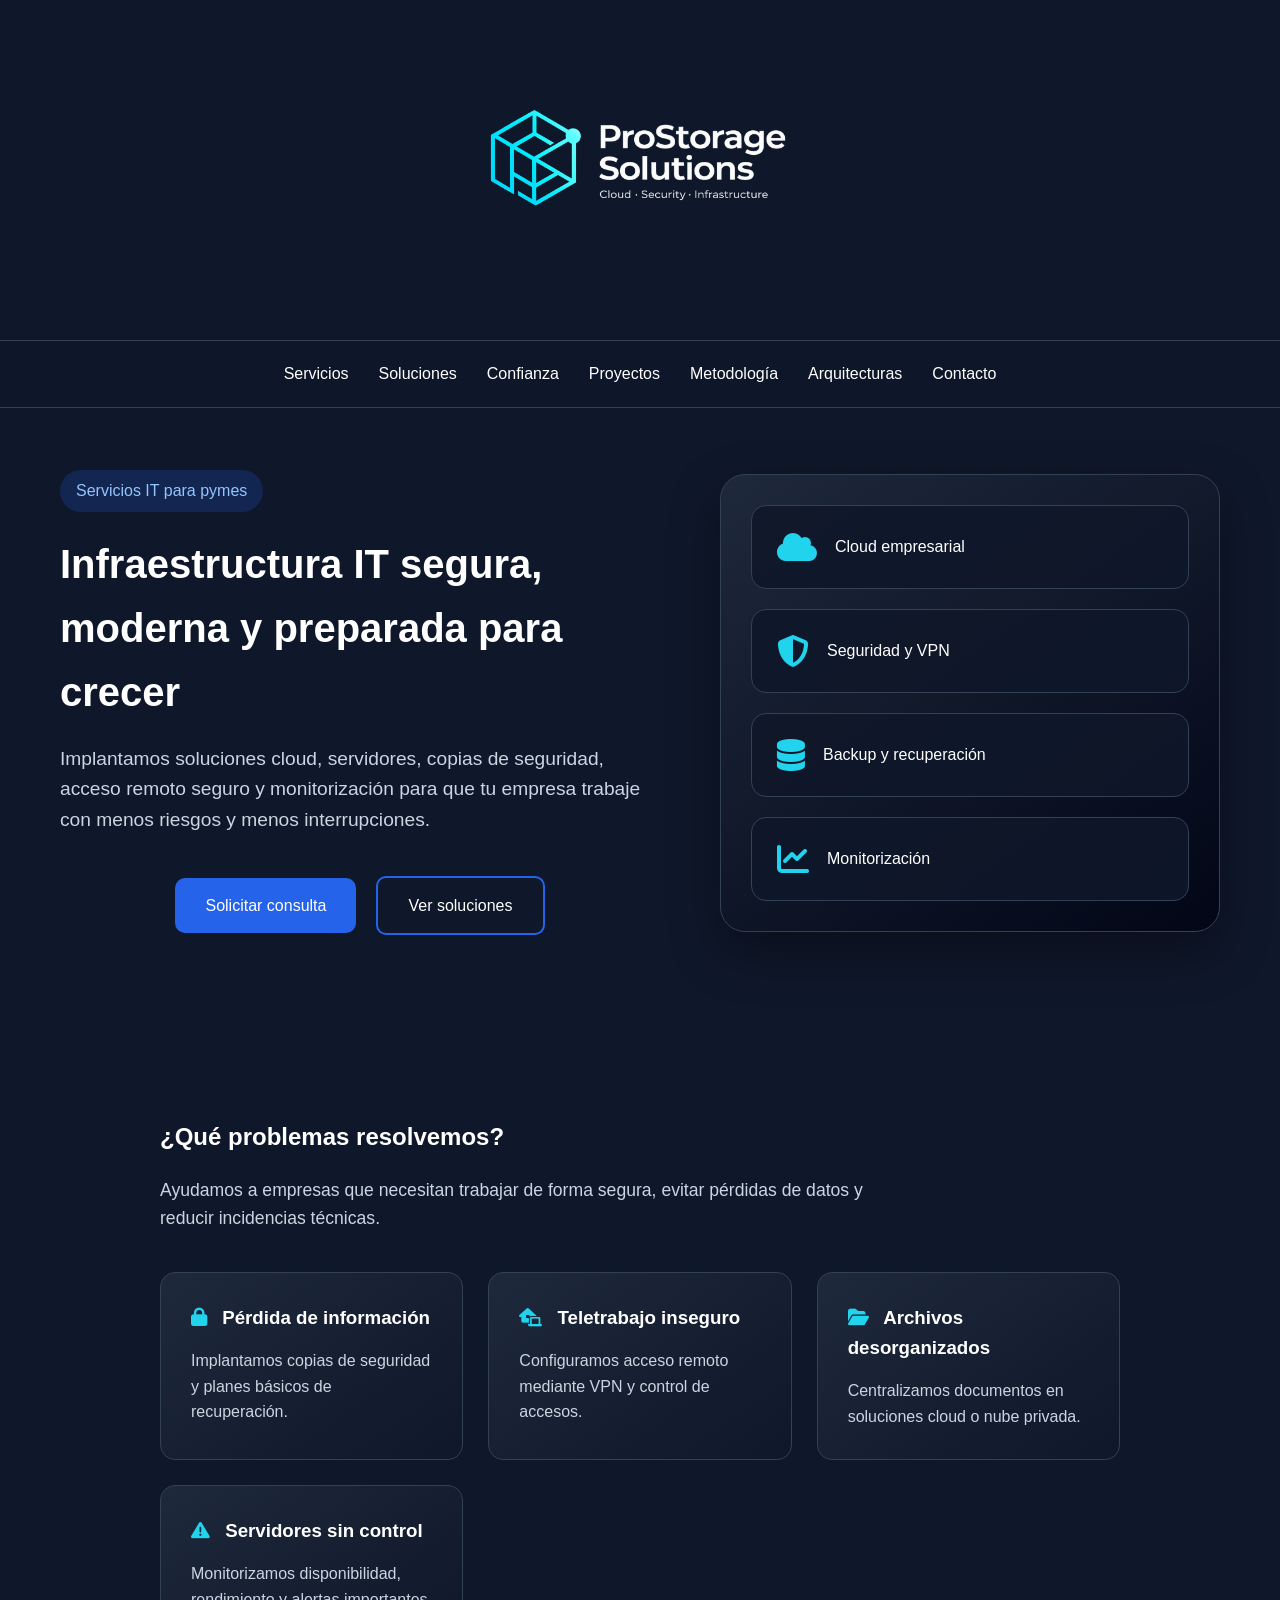
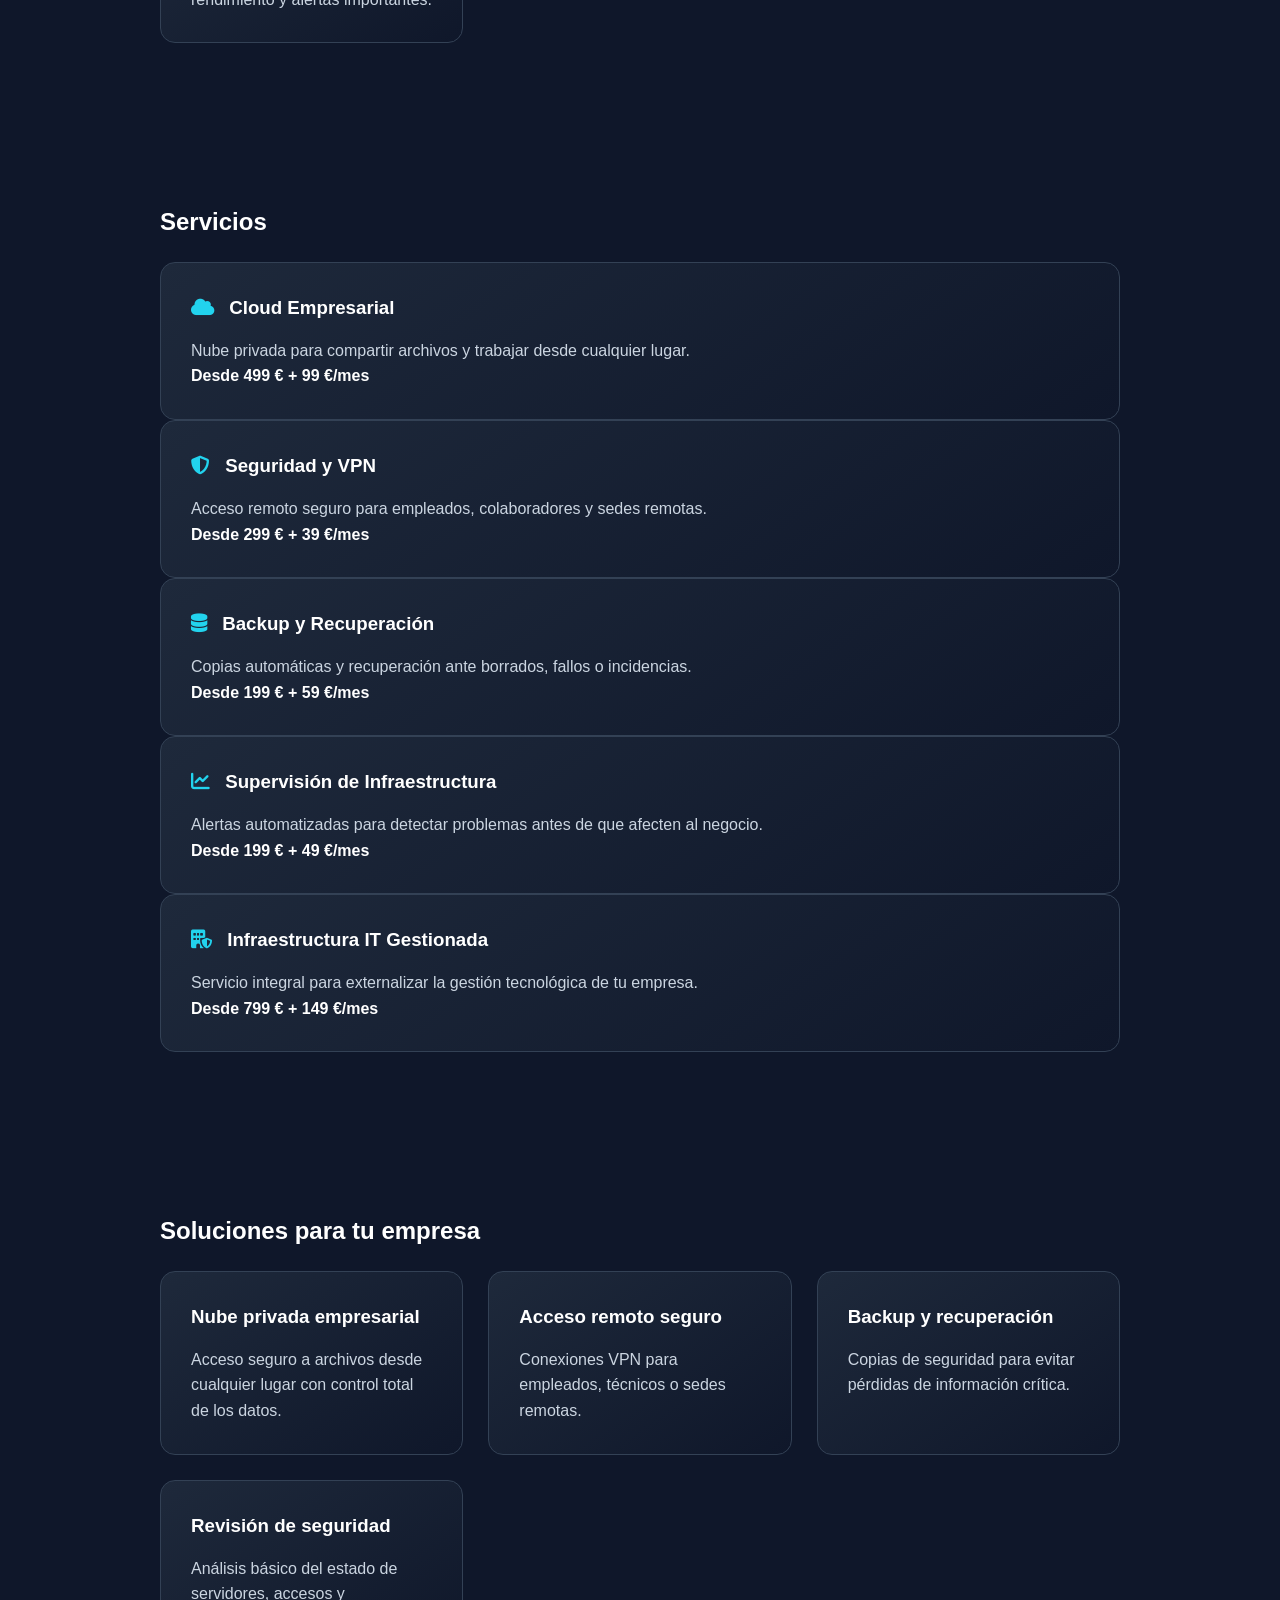
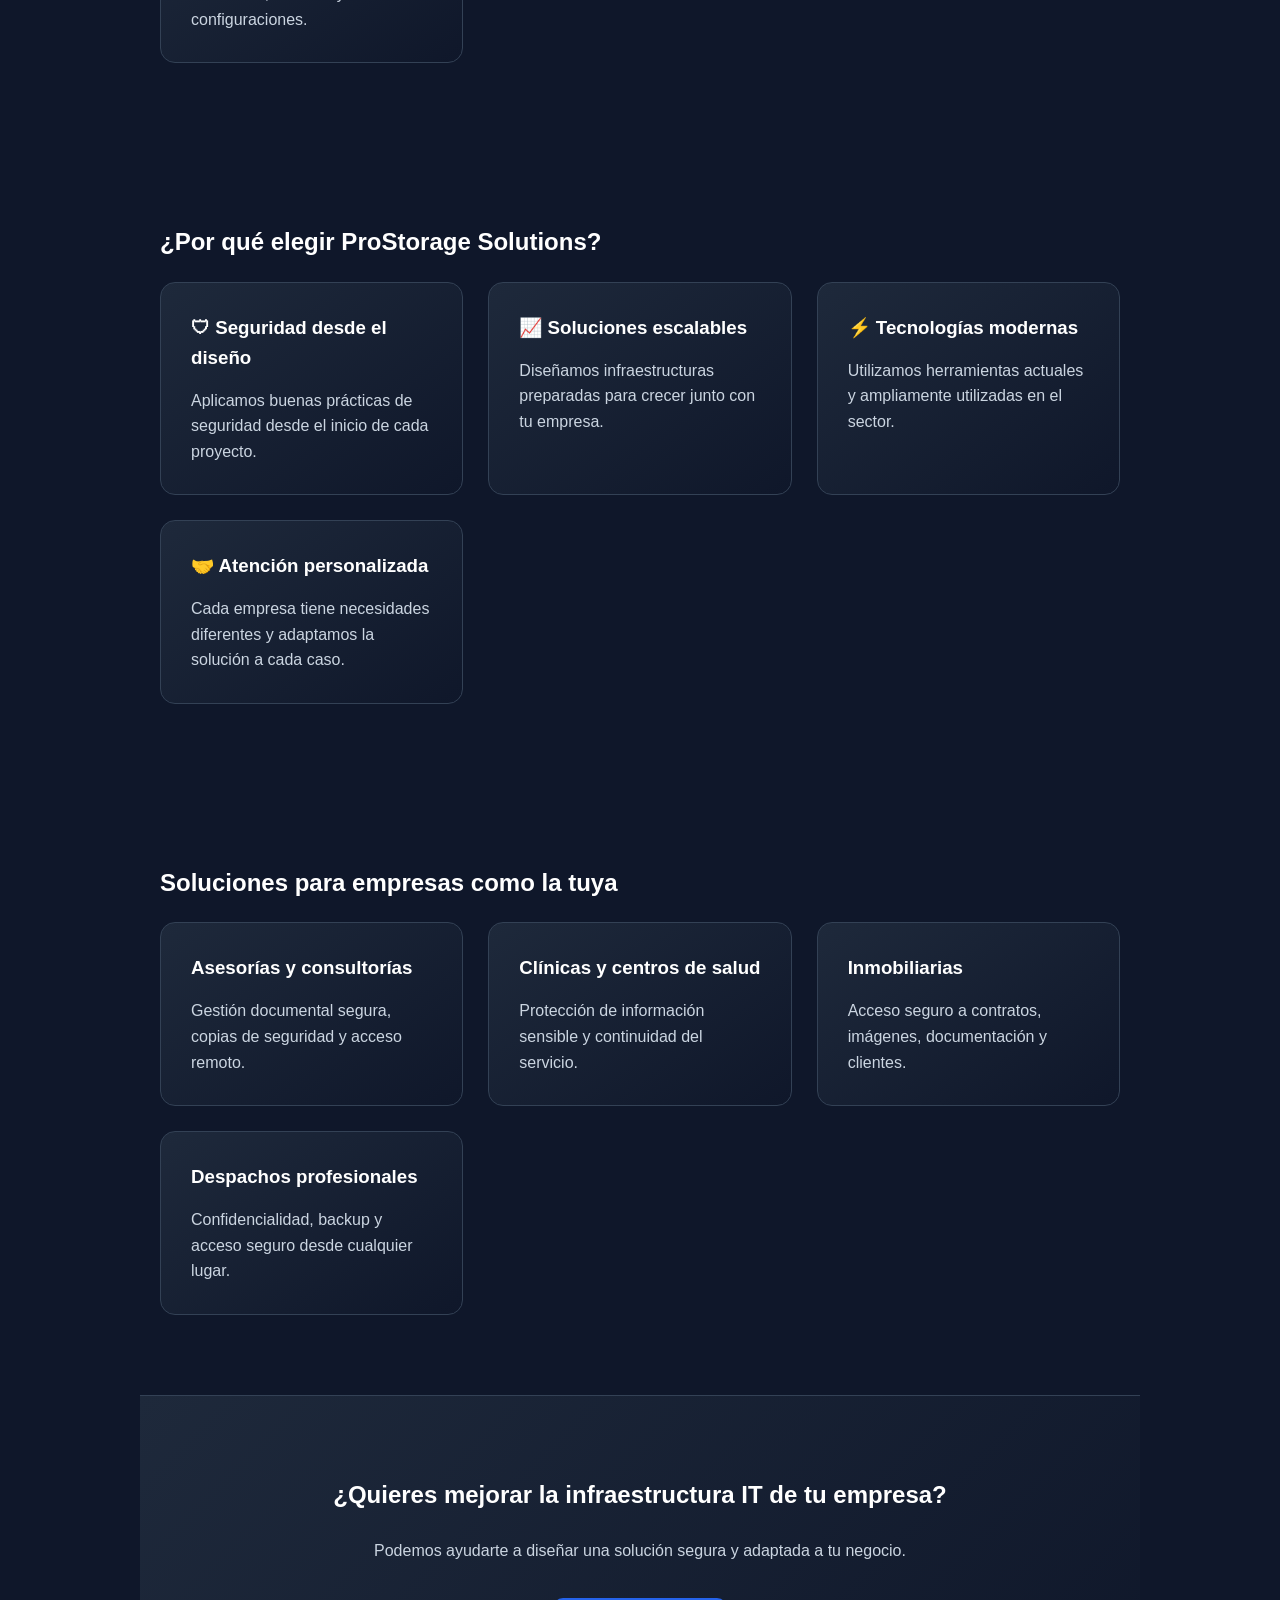
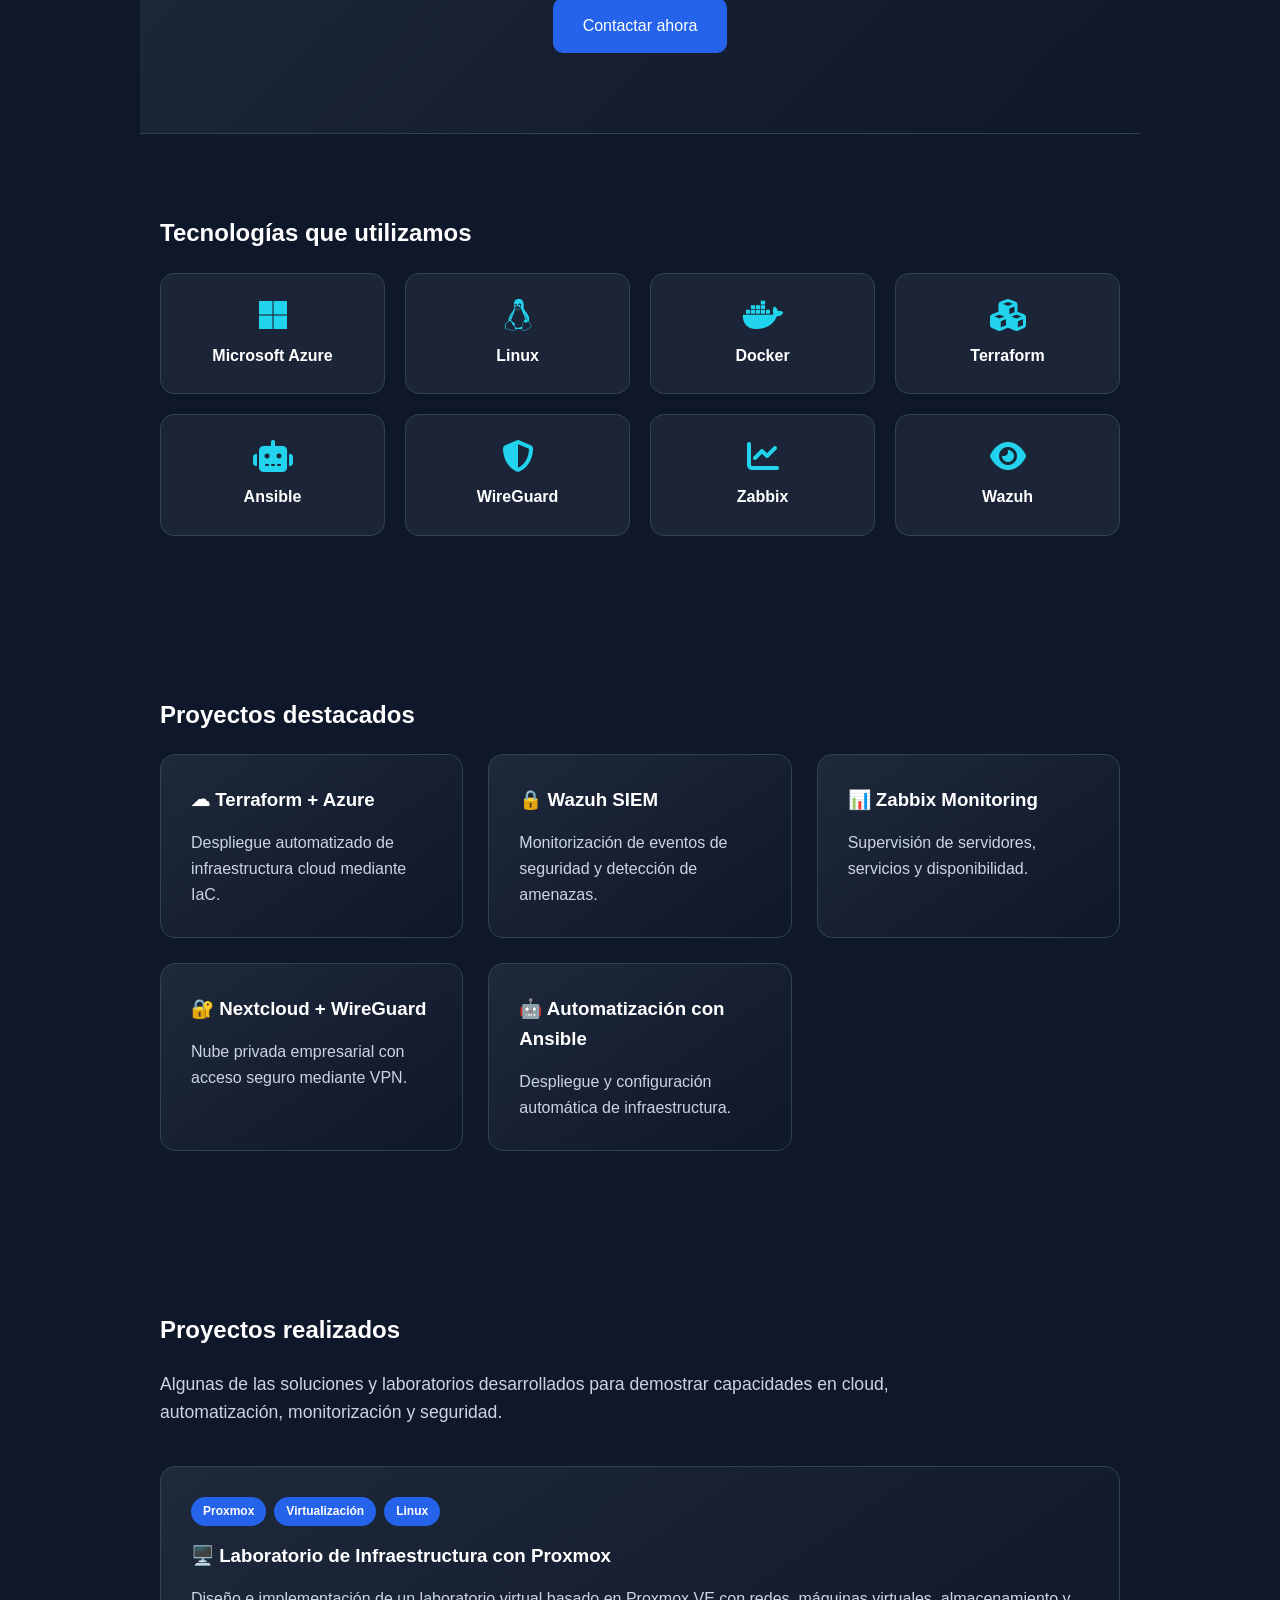
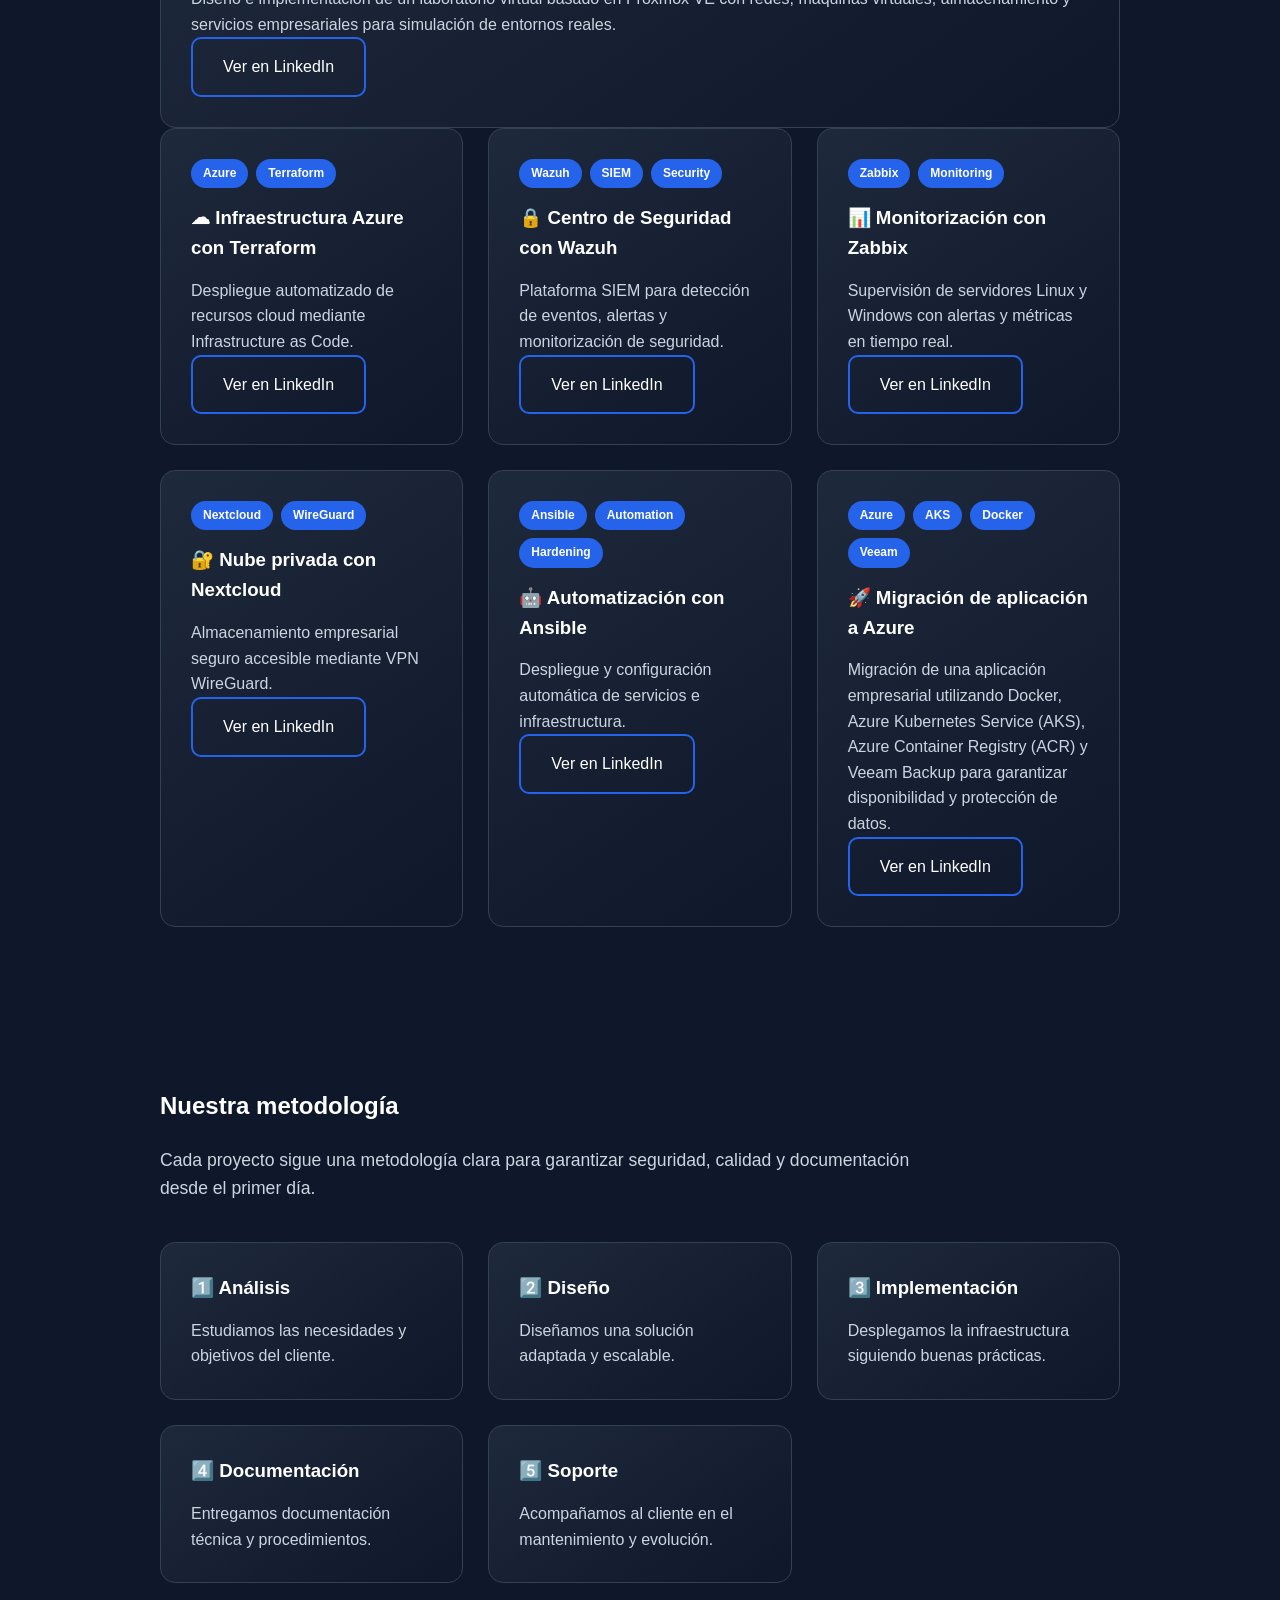
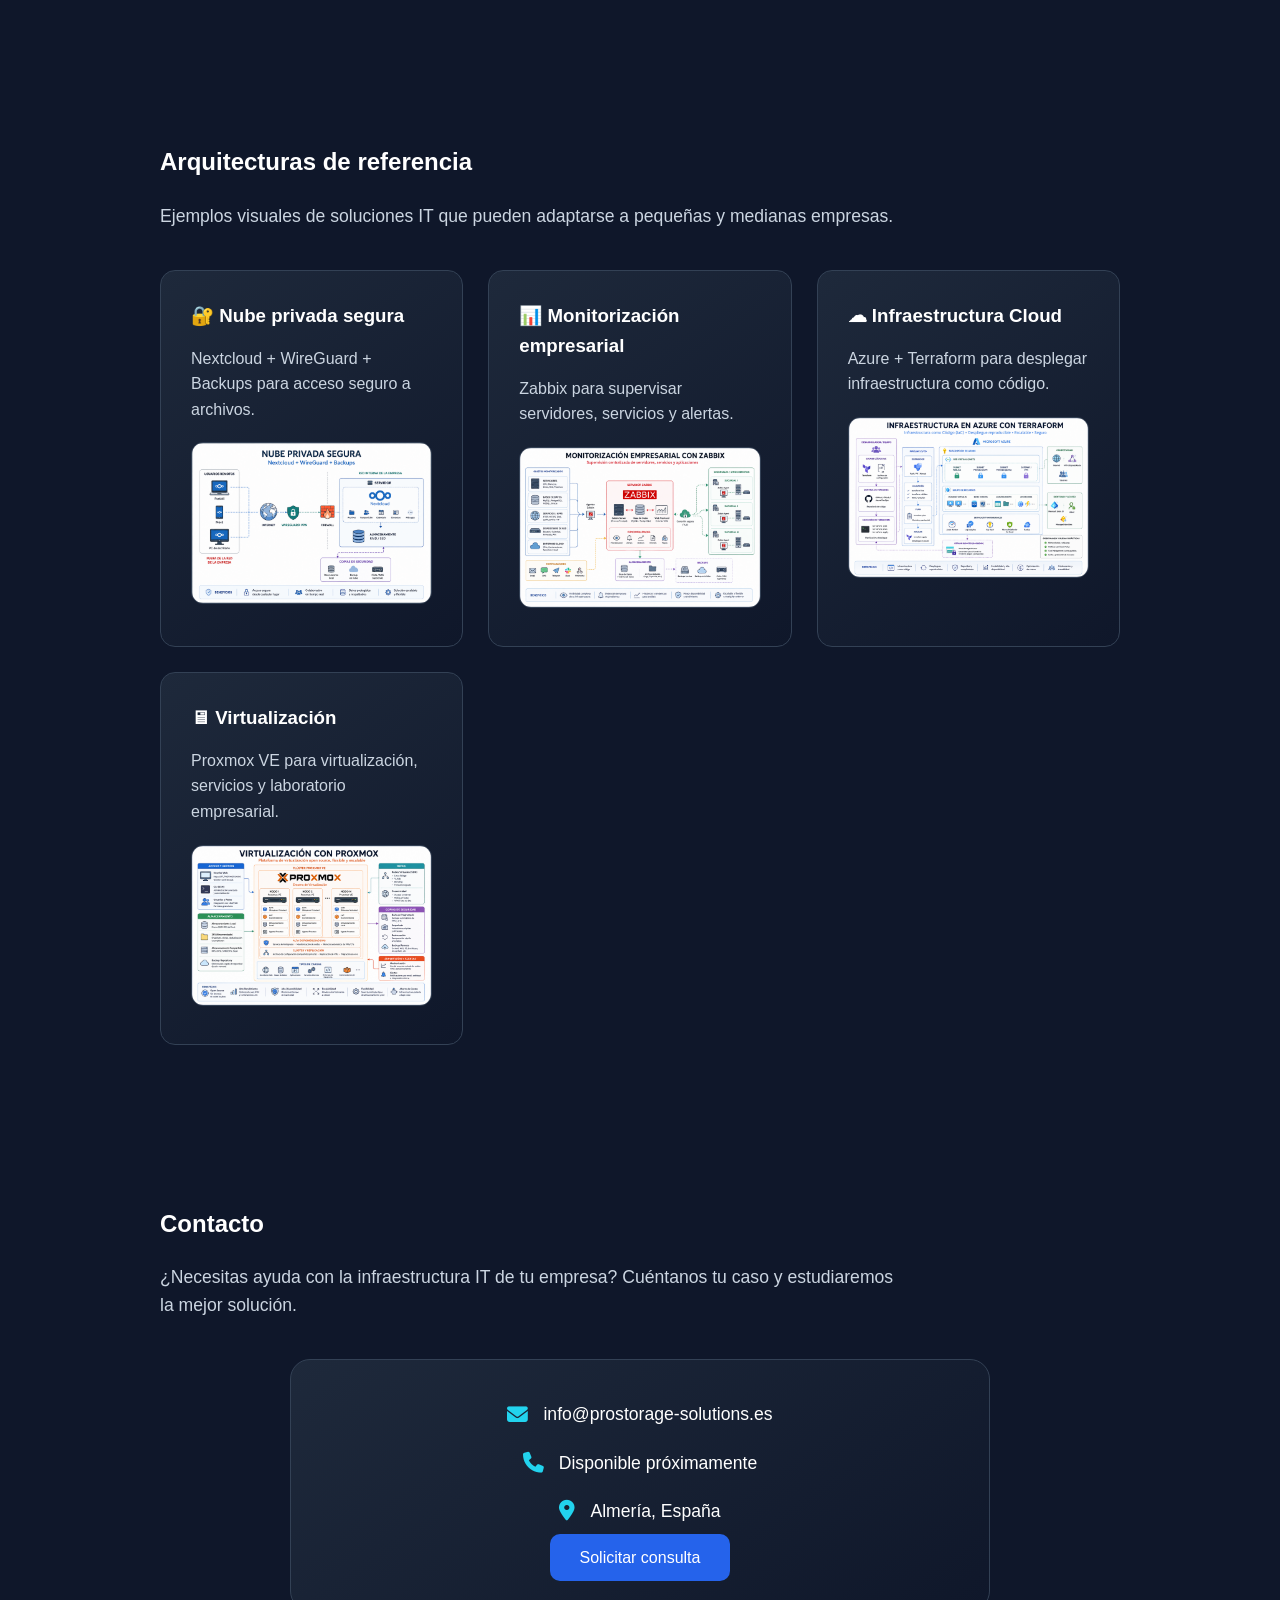
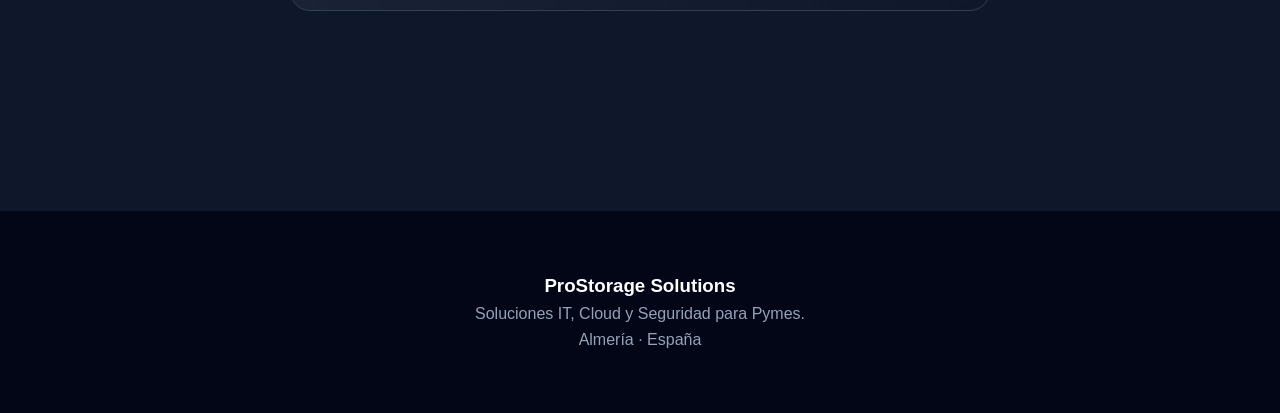
==== index.html @ 46a4c611 "Refactor web comercial orientada a PYMES" ====
<!DOCTYPE html>
<html lang="es">

<head>

    <meta charset="UTF-8">

    <meta name="viewport" content="width=device-width, initial-scale=1.0">

    <title>ProStorage Solutions | Cloud · Security · Infrastructure</title>

    <meta name="description"
          content="Soluciones Cloud, Seguridad, VPN, Backup, Monitorización e Infraestructura IT para pequeñas y medianas empresas.">

    <meta name="keywords"
          content="Azure, Linux, Docker, Terraform, Ansible, WireGuard, Wazuh, Zabbix, Proxmox, Cloud, Seguridad, Infraestructura IT">

    <meta name="author"
          content="ProStorage Solutions">

    <!-- Open Graph -->

    <meta property="og:title"
          content="ProStorage Solutions">

    <meta property="og:description"
          content="Cloud · Security · Infrastructure para pequeñas y medianas empresas.">

    <meta property="og:image"
          content="https://harlock-code.github.io/prostorage-website/img/logo-banner.png">

    <meta property="og:url"
          content="https://harlock-code.github.io/prostorage-website/">

    <meta property="og:type"
          content="website">

    <!-- Twitter -->

    <meta name="twitter:card"
          content="summary_large_image">

    <meta name="twitter:title"
          content="ProStorage Solutions">

    <meta name="twitter:description"
          content="Soluciones Cloud, Seguridad e Infraestructura IT para empresas.">

    <meta name="twitter:image"
          content="https://harlock-code.github.io/prostorage-website/img/logo-banner.png">

    <!-- CSS -->

    <link rel="stylesheet" href="css/style.css">

    <link rel="stylesheet"
          href="https://cdnjs.cloudflare.com/ajax/libs/font-awesome/6.5.1/css/all.min.css">

    <!-- Favicon -->

    <link rel="icon"
          type="image/png"
          sizes="32x32"
          href="img/favicon.png">

    <link rel="apple-touch-icon" href="img/favicon.png">

</head>

<body>

<header class="top-header">

    <img
        src="img/logo-horizontal.png"
        alt="ProStorage Solutions"
        class="company-logo"
    >

</header>

<nav>
    <a href="#services">Servicios</a>
    <a href="#solutions">Soluciones</a>
    <a href="#trust">Confianza</a>
    <a href="#projects">Proyectos</a>
    <a href="#process">Metodología</a>
    <a href="#architectures">Arquitecturas</a>
    <a href="#contact">Contacto</a>
</nav>

<section id="hero">
    <div class="hero-content">
        <span class="badge">Servicios IT para pymes</span>

        <h2>Infraestructura IT segura, moderna y preparada para crecer</h2>

        <p>
            Implantamos soluciones cloud, servidores, copias de seguridad,
            acceso remoto seguro y monitorización para que tu empresa trabaje
            con menos riesgos y menos interrupciones.
        </p>

        <div class="hero-buttons">
            <a href="#contact" class="btn-primary">Solicitar consulta</a>
            <a href="#solutions" class="btn-secondary">Ver soluciones</a>
        </div>
    </div>

    <div class="hero-panel">
    <div class="panel-card">
       <i class="fa-solid fa-cloud"></i>
       <span>Cloud empresarial</span>
    </div>

    <div class="panel-card">
       <i class="fa-solid fa-shield-halved"></i>
       <span>Seguridad y VPN</span>
    </div>

    <div class="panel-card">
       <i class="fa-solid fa-database"></i>
       <span>Backup y recuperación</span>
    </div>

    <div class="panel-card">
       <i class="fa-solid fa-chart-line"></i>
       <span>Monitorización</span>
    </div>
    </div>
</section>

<section id="problems">

    <h2>¿Qué problemas resolvemos?</h2>

    <p class="section-intro">
        Ayudamos a empresas que necesitan trabajar de forma segura,
        evitar pérdidas de datos y reducir incidencias técnicas.
    </p>

    <div class="services-grid">

        <div class="service-card">
            <h3><i class="fa-solid fa-lock"></i> Pérdida de información</h3>
            <p>Implantamos copias de seguridad y planes básicos de recuperación.</p>
        </div>

        <div class="service-card">
            <h3><i class="fa-solid fa-house-laptop"></i> Teletrabajo inseguro</h3>
            <p>Configuramos acceso remoto mediante VPN y control de accesos.</p>
        </div>

        <div class="service-card">
            <h3><i class="fa-solid fa-folder-open"></i> Archivos desorganizados</h3>
            <p>Centralizamos documentos en soluciones cloud o nube privada.</p>
        </div>

        <div class="service-card">
            <h3><i class="fa-solid fa-triangle-exclamation"></i> Servidores sin control</h3>
            <p>Monitorizamos disponibilidad, rendimiento y alertas importantes.</p>
        </div>

    </div>

</section>


<section id="services">
    <h2>Servicios</h2>

    <div class="service-card">
        <h3><i class="fa-solid fa-cloud"></i> Cloud Empresarial</h3>
        <p>Nube privada para compartir archivos y trabajar desde cualquier lugar.</p>
        <strong>Desde 499 € + 99 €/mes</strong>
    </div>

    <div class="service-card">
        <h3><i class="fa-solid fa-shield-halved"></i> Seguridad y VPN</h3>
        <p>Acceso remoto seguro para empleados, colaboradores y sedes remotas.</p>
        <strong>Desde 299 € + 39 €/mes</strong>
    </div>

    <div class="service-card">
        <h3><i class="fa-solid fa-database"></i> Backup y Recuperación</h3>
        <p>Copias automáticas y recuperación ante borrados, fallos o incidencias.</p>
        <strong>Desde 199 € + 59 €/mes</strong>
    </div>

    <div class="service-card">
        <h3><i class="fa-solid fa-chart-line"></i> Supervisión de Infraestructura</h3>
        <p>Alertas automatizadas para detectar problemas antes de que afecten al negocio.</p>
        <strong>Desde 199 € + 49 €/mes</strong>
    </div>

    <div class="service-card">
        <h3><i class="fa-solid fa-building-shield"></i> Infraestructura IT Gestionada</h3>
        <p>Servicio integral para externalizar la gestión tecnológica de tu empresa.</p>
        <strong>Desde 799 € + 149 €/mes</strong>
    </div>
</section>

<section id="solutions">
    <h2>Soluciones para tu empresa</h2>

    <div class="services-grid">

        <div class="service-card">
            <h3>Nube privada empresarial</h3>
            <p>Acceso seguro a archivos desde cualquier lugar con control total de los datos.</p>
        </div>

        <div class="service-card">
            <h3>Acceso remoto seguro</h3>
            <p>Conexiones VPN para empleados, técnicos o sedes remotas.</p>
        </div>

        <div class="service-card">
            <h3>Backup y recuperación</h3>
            <p>Copias de seguridad para evitar pérdidas de información crítica.</p>
        </div>

        <div class="service-card">
            <h3>Revisión de seguridad</h3>
            <p>Análisis básico del estado de servidores, accesos y configuraciones.</p>
        </div>

    </div>
</section>

<section id="trust">

    <h2>¿Por qué elegir ProStorage Solutions?</h2>

    <div class="services-grid">

        <div class="service-card">
            <h3>🛡 Seguridad desde el diseño</h3>
            <p>
                Aplicamos buenas prácticas de seguridad desde el inicio de cada proyecto.
            </p>
        </div>

        <div class="service-card">
            <h3>📈 Soluciones escalables</h3>
            <p>
                Diseñamos infraestructuras preparadas para crecer junto con tu empresa.
            </p>
        </div>

        <div class="service-card">
            <h3>⚡ Tecnologías modernas</h3>
            <p>
                Utilizamos herramientas actuales y ampliamente utilizadas en el sector.
            </p>
        </div>

        <div class="service-card">
            <h3>🤝 Atención personalizada</h3>
            <p>
                Cada empresa tiene necesidades diferentes y adaptamos la solución a cada caso.
            </p>
        </div>

    </div>

</section>

<section id="use-cases">
    <h2>Soluciones para empresas como la tuya</h2>

    <div class="services-grid">
        <div class="service-card">
            <h3>Asesorías y consultorías</h3>
            <p>Gestión documental segura, copias de seguridad y acceso remoto.</p>
        </div>

        <div class="service-card">
            <h3>Clínicas y centros de salud</h3>
            <p>Protección de información sensible y continuidad del servicio.</p>
        </div>

        <div class="service-card">
            <h3>Inmobiliarias</h3>
            <p>Acceso seguro a contratos, imágenes, documentación y clientes.</p>
        </div>

        <div class="service-card">
            <h3>Despachos profesionales</h3>
            <p>Confidencialidad, backup y acceso seguro desde cualquier lugar.</p>
        </div>
    </div>
</section>

<section class="final-cta">
    <h2>¿Quieres mejorar la infraestructura IT de tu empresa?</h2>
    <p>Podemos ayudarte a diseñar una solución segura y adaptada a tu negocio.</p>
    <a href="#contact" class="btn-primary">Contactar ahora</a>
</section>

<section id="technologies">

    <h2>Tecnologías que utilizamos</h2>

    <div class="tech-grid">

        <div class="tech-card">
            <i class="fa-brands fa-microsoft"></i>
            Microsoft Azure
        </div>

        <div class="tech-card">
            <i class="fa-brands fa-linux"></i>
            Linux
        </div>

        <div class="tech-card">
            <i class="fa-brands fa-docker"></i>
            Docker
        </div>

        <div class="tech-card">
            <i class="fa-solid fa-cubes"></i>
            Terraform
        </div>

        <div class="tech-card">
            <i class="fa-solid fa-robot"></i>
            Ansible
        </div>

        <div class="tech-card">
            <i class="fa-solid fa-shield-halved"></i>
            WireGuard
        </div>

        <div class="tech-card">
            <i class="fa-solid fa-chart-line"></i>
            Zabbix
        </div>

        <div class="tech-card">
            <i class="fa-solid fa-eye"></i>
            Wazuh
        </div>

    </div>

</section>

<section id="projects">

    <h2>Proyectos destacados</h2>

    <div class="services-grid">

        <div class="service-card">
            <h3>☁ Terraform + Azure</h3>
            <p>Despliegue automatizado de infraestructura cloud mediante IaC.</p>
        </div>

        <div class="service-card">
            <h3>🔒 Wazuh SIEM</h3>
            <p>Monitorización de eventos de seguridad y detección de amenazas.</p>
        </div>

        <div class="service-card">
            <h3>📊 Zabbix Monitoring</h3>
            <p>Supervisión de servidores, servicios y disponibilidad.</p>
        </div>

        <div class="service-card">
            <h3>🔐 Nextcloud + WireGuard</h3>
            <p>Nube privada empresarial con acceso seguro mediante VPN.</p>
        </div>

        <div class="service-card">
            <h3>🤖 Automatización con Ansible</h3>
            <p>Despliegue y configuración automática de infraestructura.</p>
        </div>

    </div>

</section>

<section id="projects">

    <h2>Proyectos realizados</h2>

    <p class="section-intro">
        Algunas de las soluciones y laboratorios desarrollados para demostrar
        capacidades en cloud, automatización, monitorización y seguridad.
    </p>
    <div class="service-card">

    <div class="project-tags">
        <span class="project-tag">Proxmox</span>
        <span class="project-tag">Virtualización</span>
        <span class="project-tag">Linux</span>
    </div>

    <h3>🖥️ Laboratorio de Infraestructura con Proxmox</h3>

    <p>
        Diseño e implementación de un laboratorio virtual basado en
        Proxmox VE con redes, máquinas virtuales, almacenamiento y
        servicios empresariales para simulación de entornos reales.
    </p>

    <a href="https://www.linkedin.com/posts/javier-cuenca-perez-81b820368_infraestructura-virtual-con-proxmox-ve-1-activity-7433616734177173504-sVBX"
       target="_blank"
       class="btn-secondary">
       Ver en LinkedIn
    </a>

    </div>

    <div class="services-grid">

        <div class="service-card">

            <div class="project-tags">
                <span class="project-tag">Azure</span>
                <span class="project-tag">Terraform</span>
            </div>

            <h3>☁ Infraestructura Azure con Terraform</h3>

            <p>
                Despliegue automatizado de recursos cloud mediante
                Infrastructure as Code.
            </p>

            <a href="https://www.linkedin.com/posts/javier-cuenca-perez-81b820368_infraestructura-como-c%C3%B3digo-en-azure-con-activity-7364663249255940096-LvYl"
               target="_blank"
               class="btn-secondary">
               Ver en LinkedIn
            </a>

        </div>

        <div class="service-card">

            <div class="project-tags">
                <span class="project-tag">Wazuh</span>
                <span class="project-tag">SIEM</span>
                <span class="project-tag">Security</span>
            </div>

            <h3>🔒 Centro de Seguridad con Wazuh</h3>

            <p>
                Plataforma SIEM para detección de eventos,
                alertas y monitorización de seguridad.
            </p>

            <a href="https://www.linkedin.com/posts/javier-cuenca-perez-81b820368_hardening-e-integraci%C3%B3n-de-wazuh-siem-parte-ugcPost-7387906344835514369-7l3-"
               target="_blank"
               class="btn-secondary">
               Ver en LinkedIn
            </a>

        </div>

        <div class="service-card">

            <div class="project-tags">
                <span class="project-tag">Zabbix</span>
                <span class="project-tag">Monitoring</span>
            </div>

            <h3>📊 Monitorización con Zabbix</h3>

            <p>
                Supervisión de servidores Linux y Windows
                con alertas y métricas en tiempo real.
            </p>

            <a href="https://www.linkedin.com/posts/javier-cuenca-perez-81b820368_parte2-monitorizaci%C3%B3n-profesional-de-nextcloud-activity-7334331049545469952-99XS"
               target="_blank"
               class="btn-secondary">
               Ver en LinkedIn
            </a>

        </div>

        <div class="service-card">

            <div class="project-tags">
                <span class="project-tag">Nextcloud</span>
                <span class="project-tag">WireGuard</span>
            </div>

            <h3>🔐 Nube privada con Nextcloud</h3>

            <p>
                Almacenamiento empresarial seguro
                accesible mediante VPN WireGuard.
            </p>

            <a href="https://www.linkedin.com/posts/javier-cuenca-perez-81b820368_proyecto-nextcloud-docker-wireguard-activity-7334218593485635584-V2bu"
               target="_blank"
               class="btn-secondary">
               Ver en LinkedIn
            </a>

        </div>

        <div class="service-card">

            <div class="project-tags">
                <span class="project-tag">Ansible</span>
                <span class="project-tag">Automation</span>
                <span class="project-tag">Hardening</span>
            </div>

            <h3>🤖 Automatización con Ansible</h3>

            <p>
                Despliegue y configuración automática
                de servicios e infraestructura.
            </p>

            <a href="https://www.linkedin.com/posts/javier-cuenca-perez-81b820368_ansible-fedora42-debian12-hardening-activity-7338251889802645504-csPu"
               target="_blank"
               class="btn-secondary">
               Ver en LinkedIn
            </a>

        </div>

        <div class="service-card">

    <div class="project-tags">
        <span class="project-tag">Azure</span>
        <span class="project-tag">AKS</span>
        <span class="project-tag">Docker</span>
        <span class="project-tag">Veeam</span>
    </div>

    <h3>🚀 Migración de aplicación a Azure</h3>

    <p>
        Migración de una aplicación empresarial utilizando
        Docker, Azure Kubernetes Service (AKS),
        Azure Container Registry (ACR) y Veeam Backup
        para garantizar disponibilidad y protección de datos.
    </p>

    <a href="https://www.linkedin.com/posts/javier-cuenca-perez-81b820368_migraci%C3%B3n-de-aplicaci%C3%B3n-a-azure-con-docker-activity-7365714177430040576-xNfj"
       target="_blank"
       class="btn-secondary">
       Ver en LinkedIn
    </a>

</div>

    </div>

</section>

<section id="process">

    <h2>Nuestra metodología</h2>

    <p class="section-intro">
        Cada proyecto sigue una metodología clara para garantizar
        seguridad, calidad y documentación desde el primer día.
    </p>

    <div class="services-grid">

        <div class="service-card">
            <h3>1️⃣ Análisis</h3>
            <p>
                Estudiamos las necesidades y objetivos del cliente.
            </p>
        </div>

        <div class="service-card">
            <h3>2️⃣ Diseño</h3>
            <p>
                Diseñamos una solución adaptada y escalable.
            </p>
        </div>

        <div class="service-card">
            <h3>3️⃣ Implementación</h3>
            <p>
                Desplegamos la infraestructura siguiendo buenas prácticas.
            </p>
        </div>

        <div class="service-card">
            <h3>4️⃣ Documentación</h3>
            <p>
                Entregamos documentación técnica y procedimientos.
            </p>
        </div>

        <div class="service-card">
            <h3>5️⃣ Soporte</h3>
            <p>
                Acompañamos al cliente en el mantenimiento y evolución.
            </p>
        </div>

    </div>

</section>

<section id="architectures">

    <h2>Arquitecturas de referencia</h2>

    <p class="section-intro">
        Ejemplos visuales de soluciones IT que pueden adaptarse a pequeñas y medianas empresas.
    </p>

    <div class="services-grid">

        <div class="service-card">
            <h3>🔐 Nube privada segura</h3>
            <p>Nextcloud + WireGuard + Backups para acceso seguro a archivos.</p>
             <img src="img/architectures/nextcloud-wireguard.png"
                alt="Arquitectura Nextcloud WireGuard"
                class="architecture-img">
        </div>

        <div class="service-card">
            <h3>📊 Monitorización empresarial</h3>
            <p>Zabbix para supervisar servidores, servicios y alertas.</p>
            <img src="img/architectures/zabbix.png"
                alt="Arquitectura Nextcloud WireGuard"
                class="architecture-img">
        </div>

        <div class="service-card">
            <h3>☁ Infraestructura Cloud</h3>
            <p>Azure + Terraform para desplegar infraestructura como código.</p>
            <img src="img/architectures/terraform.png" alt="Arquitectura Azure Terraform" class="architecture-img">
        </div>

        <div class="service-card">
            <h3>🖥 Virtualización</h3>
            <p>Proxmox VE para virtualización, servicios y laboratorio empresarial.</p>
            <img src="img/architectures/proxmox.png" alt="Arquitectura Proxmox VE" class="architecture-img">
        </div>

    </div>

</section>


<section id="contact">

    <h2>Contacto</h2>

    <p class="section-intro">
        ¿Necesitas ayuda con la infraestructura IT de tu empresa?
        Cuéntanos tu caso y estudiaremos la mejor solución.
    </p>

    <div class="contact-card">

        <div class="contact-item">
            <i class="fa-solid fa-envelope"></i>
            <span>info@prostorage-solutions.es</span>
        </div>

        <div class="contact-item">
            <i class="fa-solid fa-phone"></i>
            <span>Disponible próximamente</span>
        </div>

        <div class="contact-item">
            <i class="fa-solid fa-location-dot"></i>
            <span>Almería, España</span>
        </div>

        <a href="mailto:info@prostorage-solutions.es?subject=Consulta%20desde%20la%20web"
           class="btn-primary">
            Solicitar consulta
        </a>

    </div>

</section>

<footer>

    <div class="footer-content">

        <h3>ProStorage Solutions</h3>

        <p>
            Soluciones IT, Cloud y Seguridad para Pymes.
        </p>

        <p>
            Almería · España
        </p>

    </div>

</footer>

<div id="imageModal" class="modal">

    <span class="close-modal">&times;</span>

    <img class="modal-content" id="modalImage">

</div>
<script src="js/main.js"></script>



</body>

</html>
---- css/style.css ----
*{
    margin:0;
    padding:0;
    box-sizing:border-box;
}

body{

    background:#0f172a;
    color:white;

    font-family:Arial, sans-serif;

    line-height:1.6;
}

header{

    text-align:center;

    padding:50px;
}

header h1{

    font-size:4rem;
}

header p{

    color:#94a3b8;
}

#hero{

    max-width:900px;

    margin:auto;

    text-align:center;

    padding:80px 20px;
}

#hero h2{

    font-size:2.5rem;

    margin-bottom:20px;
}

#hero p{

    font-size:1.2rem;

    color:#cbd5e1;
}

nav{

    display:flex;

    justify-content:center;

    gap:30px;

    padding:20px;

    background:#1e293b;
}

nav a{

    color:white;

    text-decoration:none;
}

section{

    max-width:1000px;

    margin:auto;

    padding:80px 20px;
}

section h2{

    margin-bottom:20px;
}

.card{

    background:#1e293b;

    padding:20px;

    margin:10px 0;

    border-radius:10px;
}

footer{

    text-align:center;

    padding:30px;

    background:#1e293b;
}

#hero{

    min-height:60vh;

    display:flex;

    justify-content:center;

    align-items:center;

    text-align:center;
}

.hero-content{

    max-width:900px;
}

.hero-content h2{

    font-size:4rem;

    margin-bottom:20px;
}

.hero-content p{

    font-size:1.4rem;

    color:#cbd5e1;

    margin-bottom:40px;
}

.hero-buttons{

    display:flex;

    justify-content:center;

    align-items:center;

    gap:20px;

}

.btn-primary{

    background:#2563eb;

    color:white;

    padding:15px 30px;

    border-radius:10px;

    text-decoration:none;

    transition:0.3s;
}

.btn-primary:hover{

    background:#1d4ed8;
}

.btn-secondary{

    display:inline-block;

    border:2px solid #2563eb;

    color:white;

    padding:15px 30px;

    border-radius:10px;

    text-decoration:none;

    transition:0.3s;

}

.btn-secondary:hover{

    background:#2563eb;
}

.services-grid{

    display:grid;

    grid-template-columns:repeat(auto-fit,minmax(250px,1fr));

    gap:25px;
}

.service-card {

    background: linear-gradient(
        145deg,
        #1e293b,
        #0f172a
    );

    padding: 30px;

    border-radius: 15px;

    border: 1px solid #334155;

    transition: 0.3s;
}

.service-card:hover {

    transform: translateY(-10px);

    border-color: #2563eb;

    box-shadow:
        0 15px 40px rgba(37,99,235,0.2);
}

.service-card:hover{

    transform:translateY(-8px);

    box-shadow:0 10px 25px rgba(0,0,0,0.3);
}

.service-card h3{

    margin-bottom:15px;
}

.service-card p{

    color:#cbd5e1;
}

#hero {

    min-height:70vh;

    display:grid;

    grid-template-columns:1.2fr 1fr;

    gap:60px;

    align-items:center;

    max-width:1200px;

    margin:auto;

    padding:40px 20px 80px 20px;
}

.hero-content {
    text-align: left;
}

.badge {
    display: inline-block;
    background: rgba(37, 99, 235, 0.2);
    color: #93c5fd;
    padding: 8px 16px;
    border-radius: 999px;
    margin-bottom: 20px;
}

.hero-panel {

    display:flex;

    flex-direction:column;

    gap:20px;

    background:linear-gradient(145deg,#1e293b,#020617);

    border:1px solid #334155;

    border-radius:25px;

    padding:30px;

    box-shadow:0 20px 50px rgba(0,0,0,0.35);
}

.panel-card {

    display:flex;

    align-items:center;

    gap:20px;

    padding:25px;

    border:1px solid #334155;

    border-radius:15px;

    background:rgba(15,23,42,0.9);
}

.final-cta {
    text-align: center;
    background: linear-gradient(135deg, #1e293b, #0f172a);
    border-top: 1px solid #334155;
    border-bottom: 1px solid #334155;
}

@media (max-width: 768px) {
    #hero {
        grid-template-columns: 1fr;
        text-align: center;
    }

    .hero-content {
        text-align: center;
    }

    .hero-buttons {
        justify-content: center;
        flex-wrap: wrap;
    }
}

.top-header {

    display:flex;

    justify-content:center;

    align-items:center;

    padding:20px 20px;

    border-bottom:1px solid #334155;
}

nav {

    position: sticky;

    top: 0;

    z-index: 1000;

    backdrop-filter: blur(10px);

    background: rgba(15,23,42,0.9);

    border-bottom: 1px solid #334155;
}

footer {

    background: #020617;

    padding: 60px 20px;

    text-align: center;

    margin-top: 80px;
}

.footer-content p {

    color: #94a3b8;
}

.company-logo{

    max-width:450px;

    width:100%;

    height:auto;
}

.panel-card {
    display: flex;
    align-items: center;
    gap: 18px;
}

.panel-card i {
    font-size: 2rem;
    color: #22d3ee;
}

.tech-grid {
    display: grid;
    grid-template-columns: repeat(auto-fit, minmax(180px, 1fr));
    gap: 20px;
}

.tech-card {
    background: rgba(30, 41, 59, 0.8);
    border: 1px solid #334155;
    padding: 20px;
    border-radius: 14px;
    text-align: center;
    font-weight: 600;
    transition: 0.3s;
}

.tech-card:hover {
    border-color: #22d3ee;
    transform: translateY(-6px);
    box-shadow: 0 10px 30px rgba(34, 211, 238, 0.15);
}

.section-intro {
    color: #cbd5e1;
    max-width: 750px;
    margin-bottom: 40px;
    font-size: 1.1rem;
}

.service-card h3 i {
    color: #22d3ee;
    margin-right: 10px;
}

.contact-card {

    max-width: 700px;

    margin: 40px auto;

    background: linear-gradient(
        145deg,
        #1e293b,
        #0f172a
    );

    border: 1px solid #334155;

    border-radius: 20px;

    padding: 40px;

    text-align: center;
}

.contact-item {

    display: flex;

    justify-content: center;

    align-items: center;

    gap: 15px;

    margin-bottom: 20px;

    font-size: 1.1rem;
}

.contact-item i {

    color: #22d3ee;

    font-size: 1.3rem;
}

.tech-card {

    display:flex;

    flex-direction:column;

    align-items:center;

    justify-content:center;

    gap:12px;

    background:rgba(30,41,59,0.8);

    border:1px solid #334155;

    padding:25px;

    border-radius:14px;

    text-align:center;

    font-weight:600;

    transition:0.3s;
}

.tech-card i {

    font-size:2rem;

    color:#22d3ee;
}

.tech-card:hover {

    transform:translateY(-6px);

    border-color:#22d3ee;

    box-shadow:0 10px 30px rgba(34,211,238,0.15);
}

.final-cta {
    display: flex;
    flex-direction: column;
    align-items: center;
    justify-content: center;
    gap: 24px;

    padding: 80px 30px;
    text-align: center;
}

.final-cta h2 {
    margin: 0;
}

.final-cta p {
    margin: 0;
    max-width: 850px;
    color: #cbd5e1;
}

.final-cta .btn-primary {
    display: inline-block;
    margin-top: 10px;
}

.project-tags {

    display:flex;

    flex-wrap:wrap;

    gap:8px;

    margin-bottom:15px;
}

.project-tag {

    background:#2563eb;

    color:white;

    padding:5px 12px;

    border-radius:20px;

    font-size:0.75rem;

    font-weight:600;
}

#architectures pre{

    margin-top:15px;

    padding:15px;

    background:#0f172a;

    border:1px solid #1e293b;

    border-radius:10px;

    color:#22d3ee;

    text-align:center;

    font-family:monospace;

    line-height:1.8;
}

.architecture-img {
    width: 100%;
    margin-top: 20px;
    border-radius: 12px;
    border: 1px solid #334155;
}

.architecture-img{
    width:100%;
    border-radius:12px;
    cursor:pointer;
    transition:0.3s;
}

.architecture-img:hover{
    transform:scale(1.02);
}

.modal{

    display:none;

    position:fixed;

    z-index:9999;

    left:0;

    top:0;

    width:100%;

    height:100%;

    background:rgba(0,0,0,0.9);
}

.modal-content{

    display:block;

    margin:auto;

    max-width:90%;

    max-height:90%;

    margin-top:3%;
}

.close-modal{

    position:absolute;

    top:20px;

    right:40px;

    color:white;

    font-size:40px;

    cursor:pointer;
}

@media (max-width: 768px) {

    nav {
        display: grid;
        grid-template-columns: repeat(2, 1fr);
        gap: 10px;
        padding: 15px;
    }

    nav a {
        text-align: center;
        padding: 10px;
        border: 1px solid #334155;
        border-radius: 8px;
        background: #0f172a;
    }

}
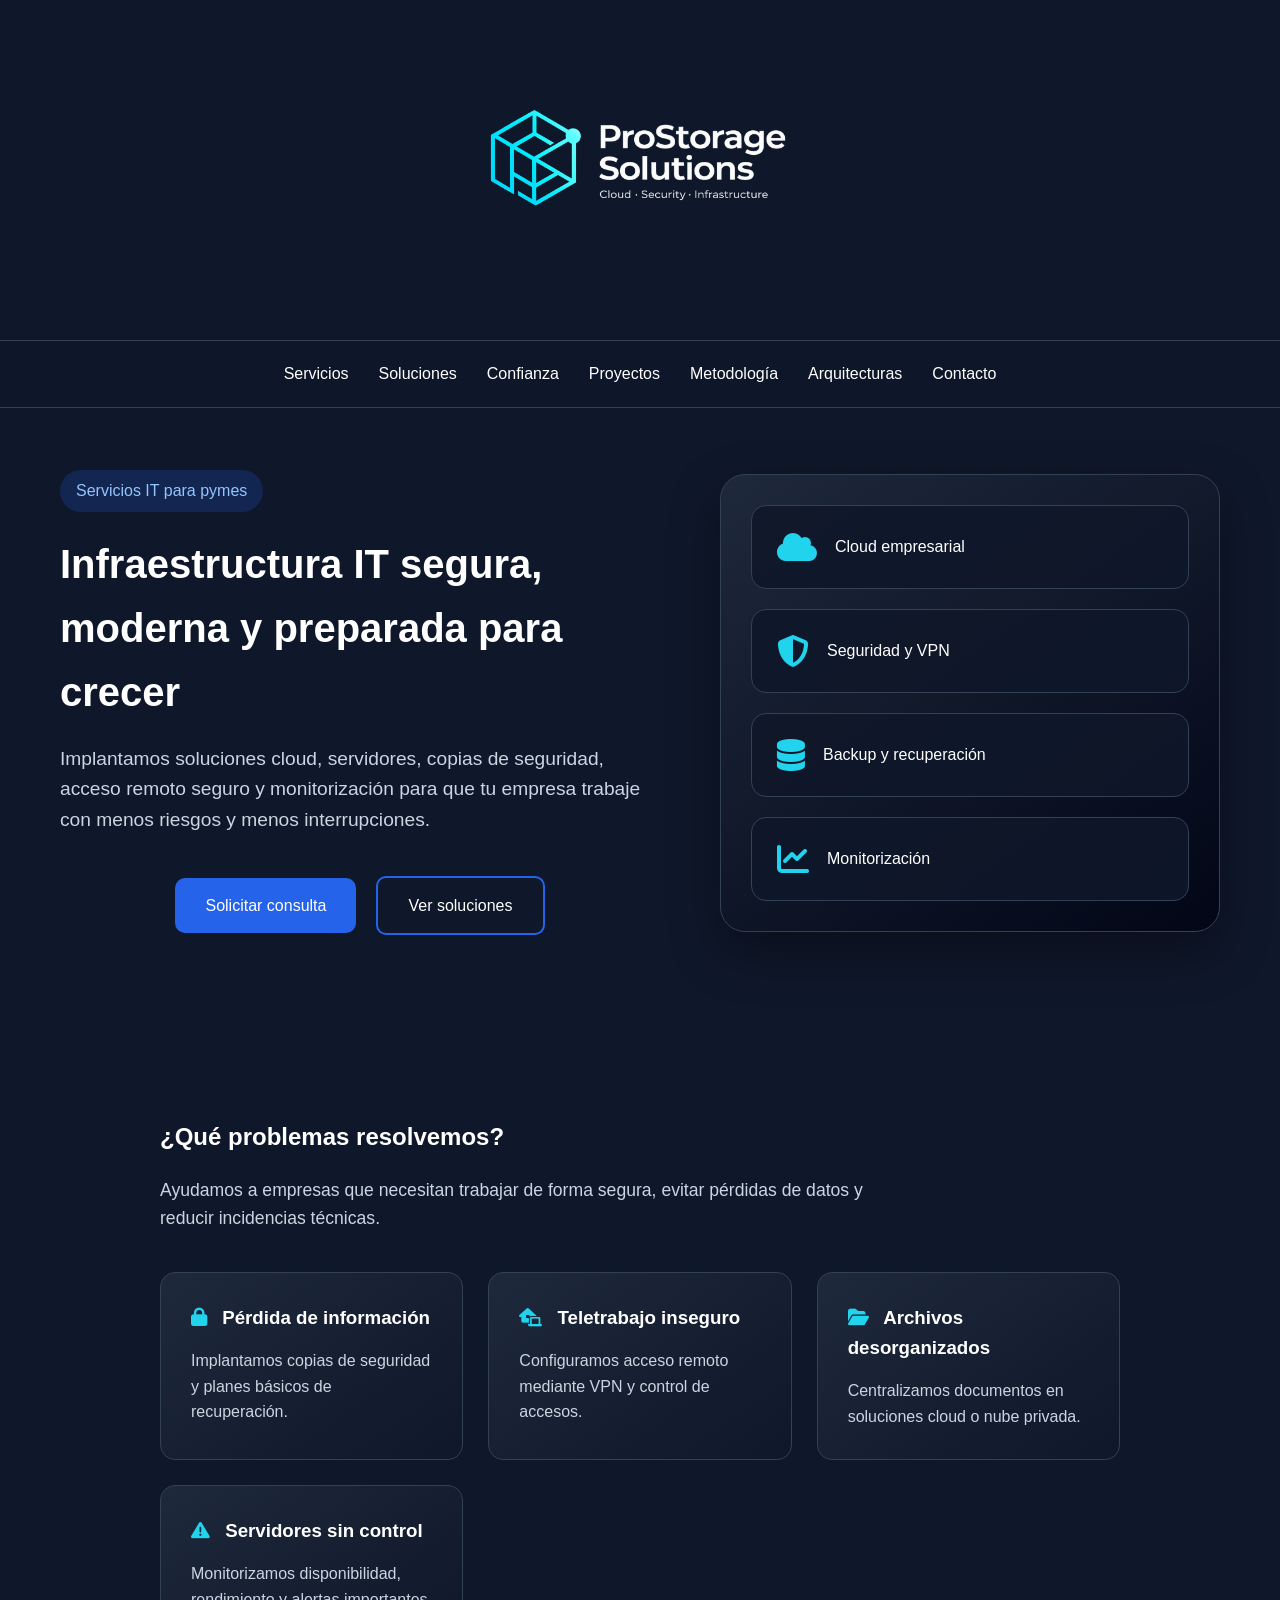
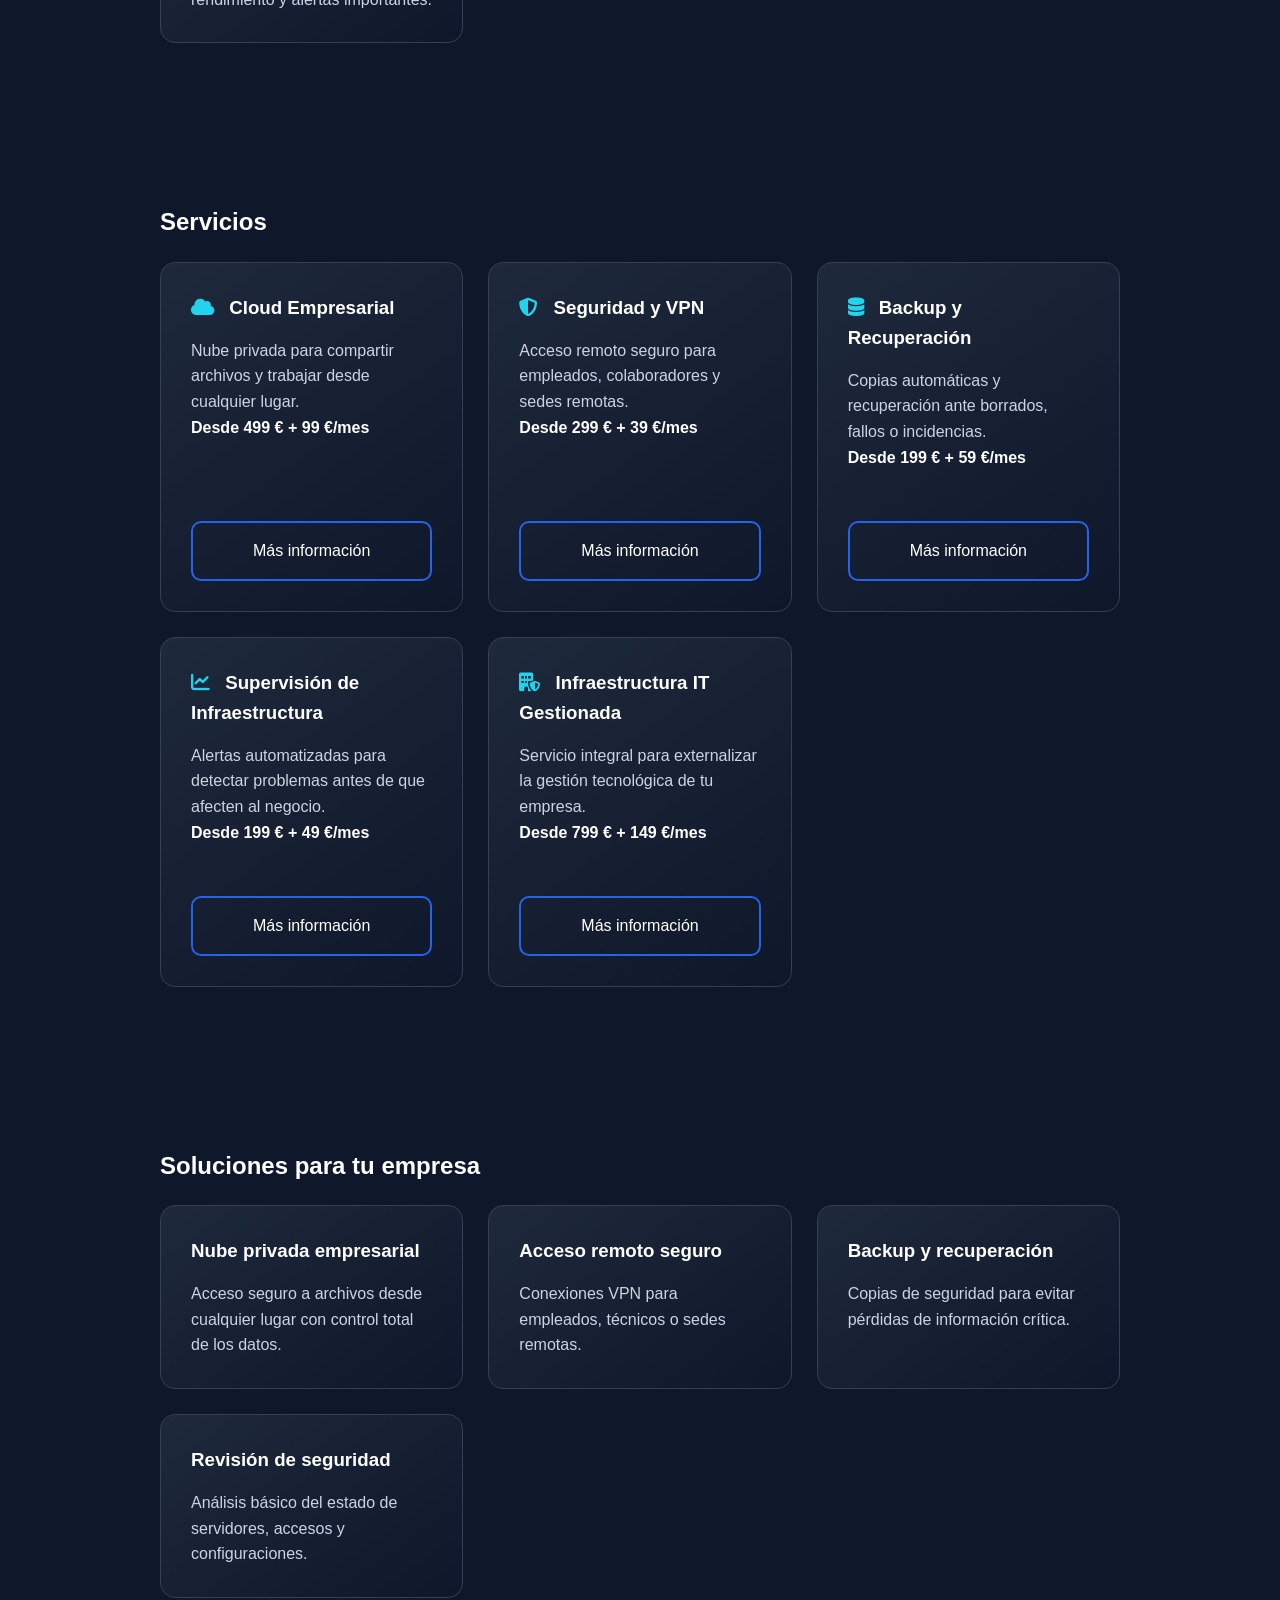
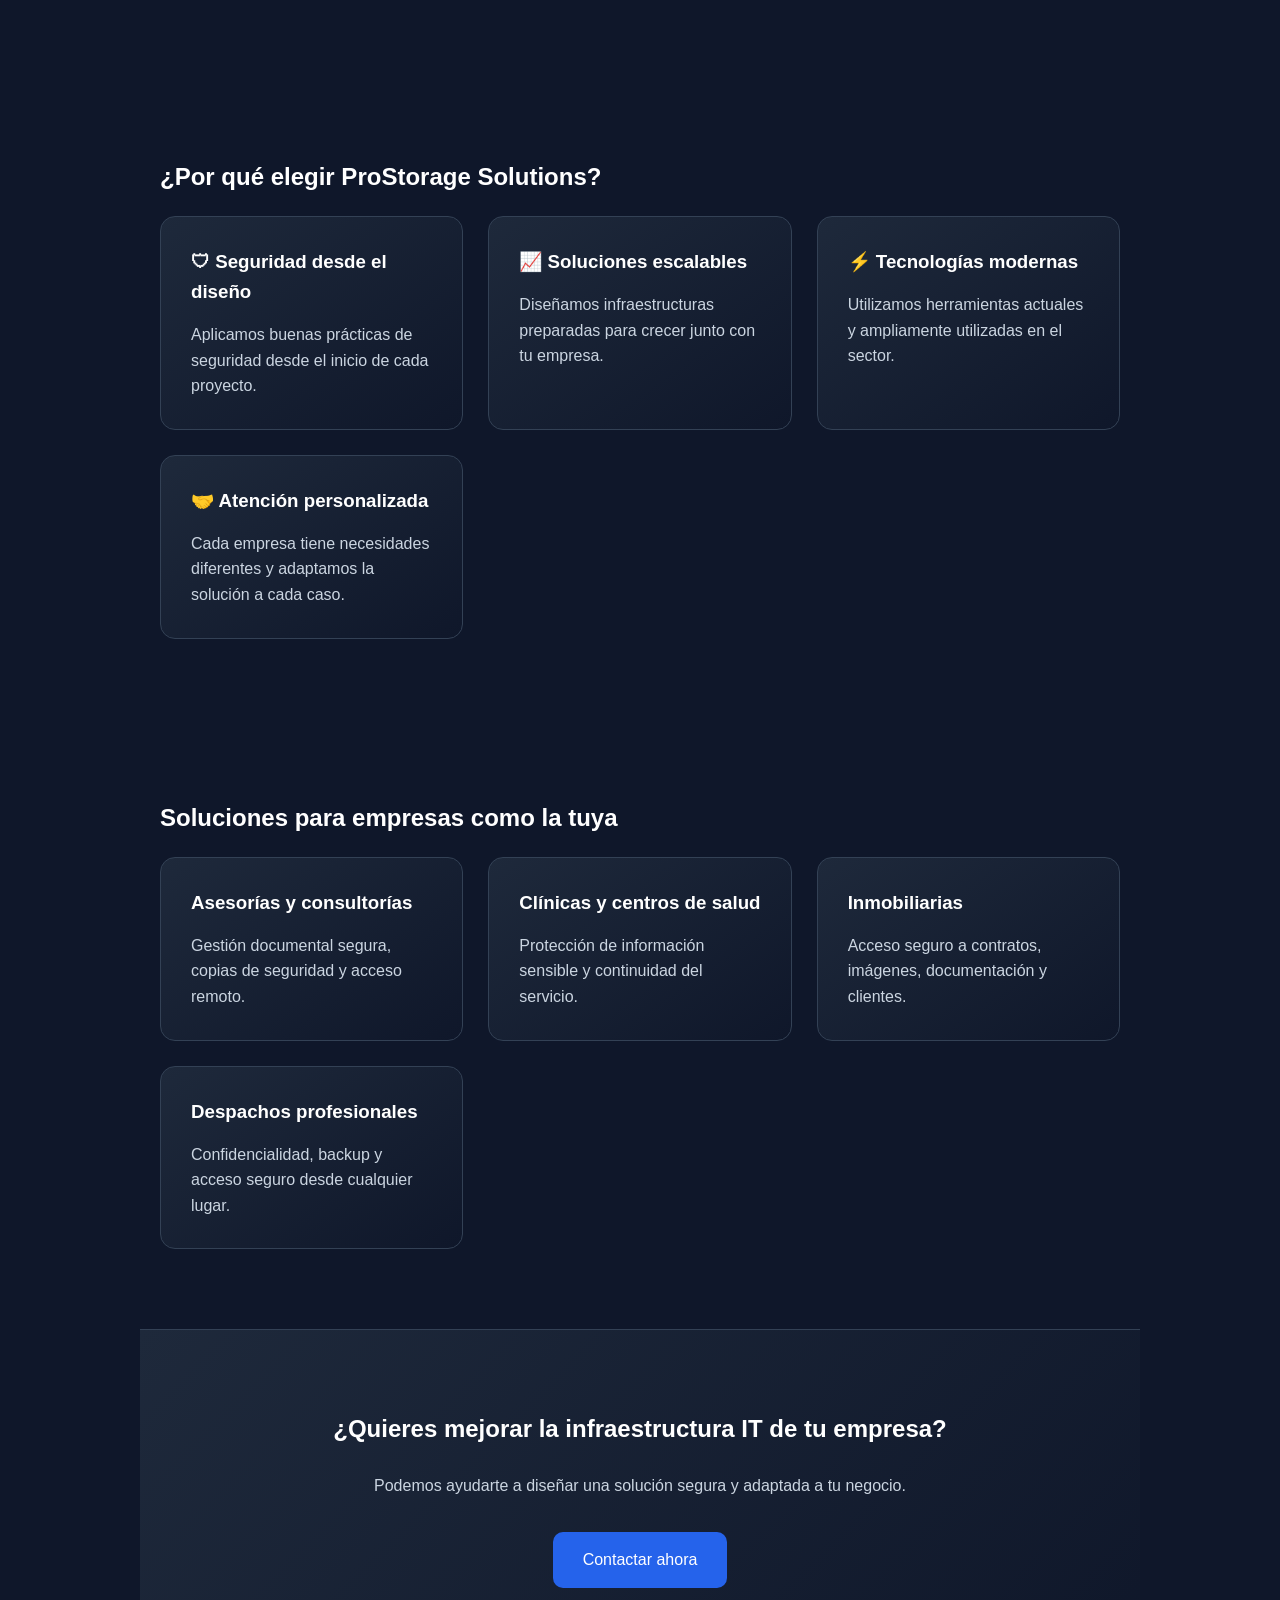
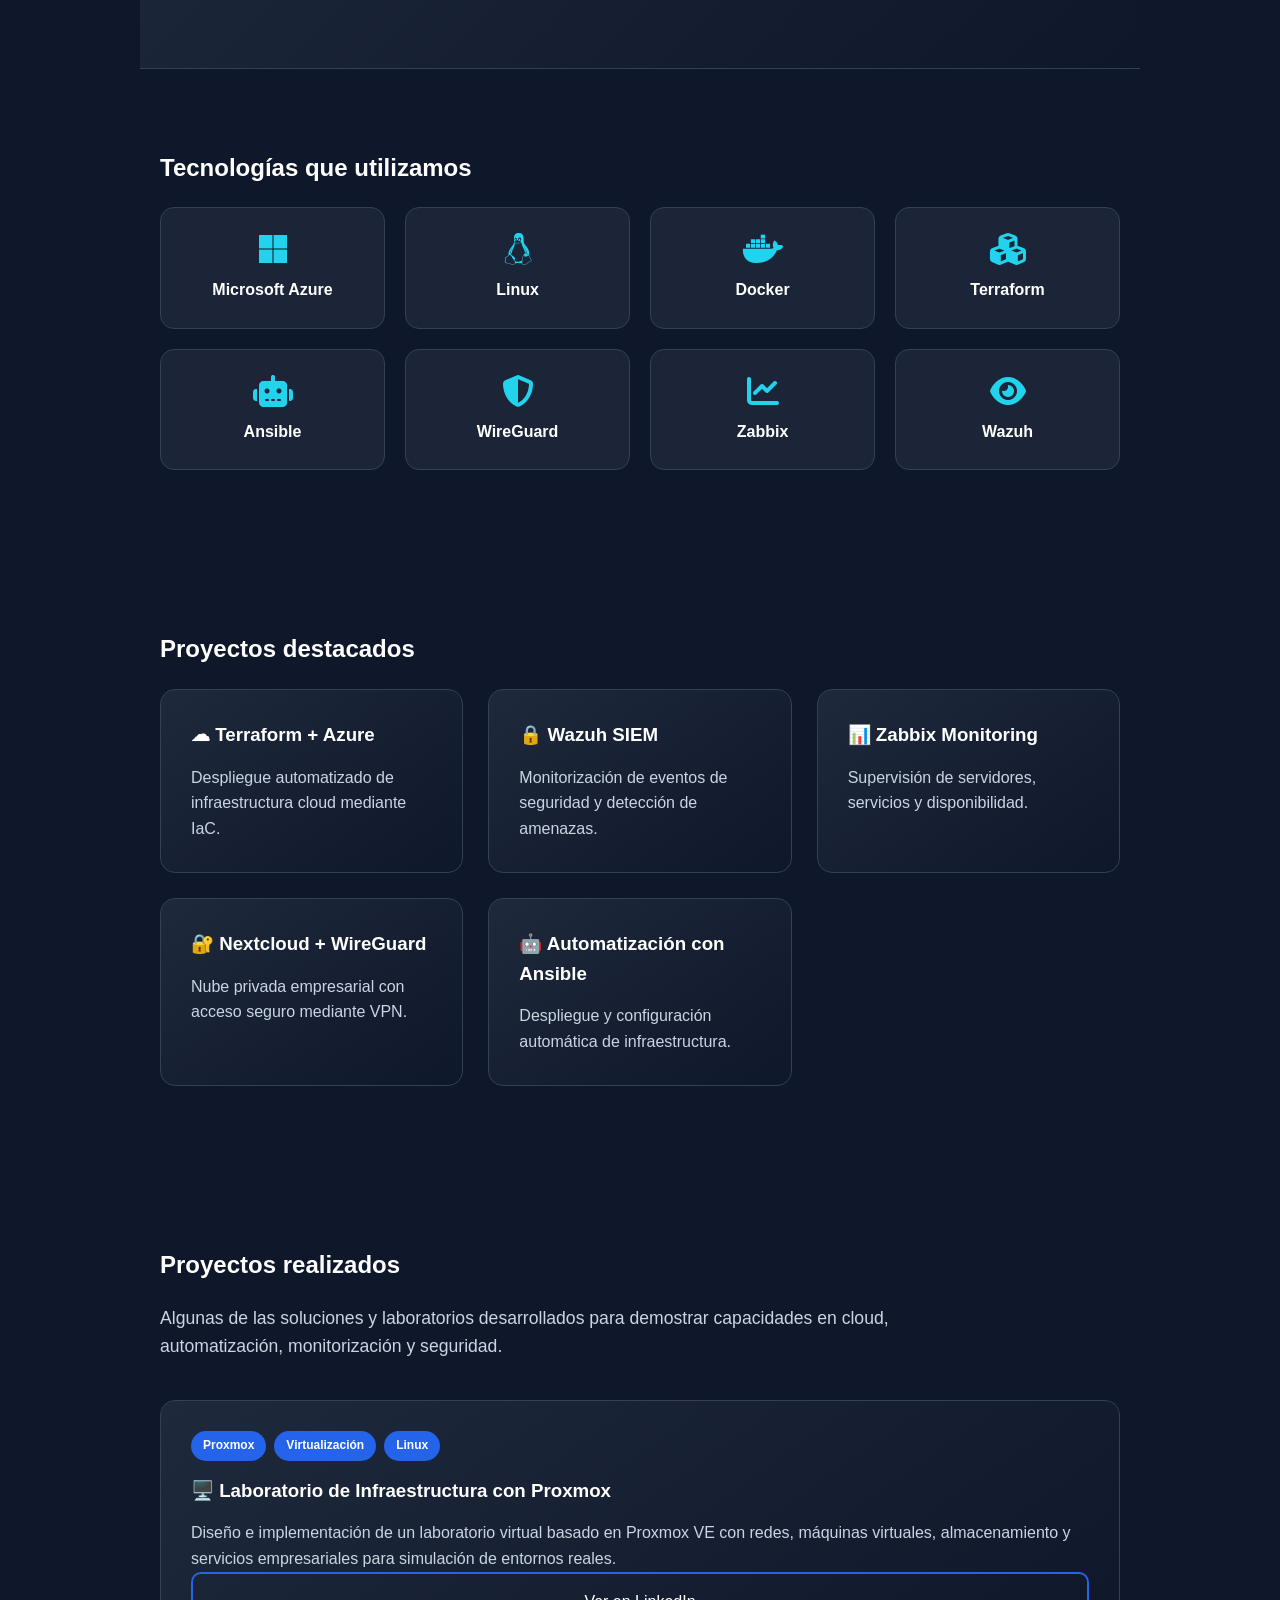
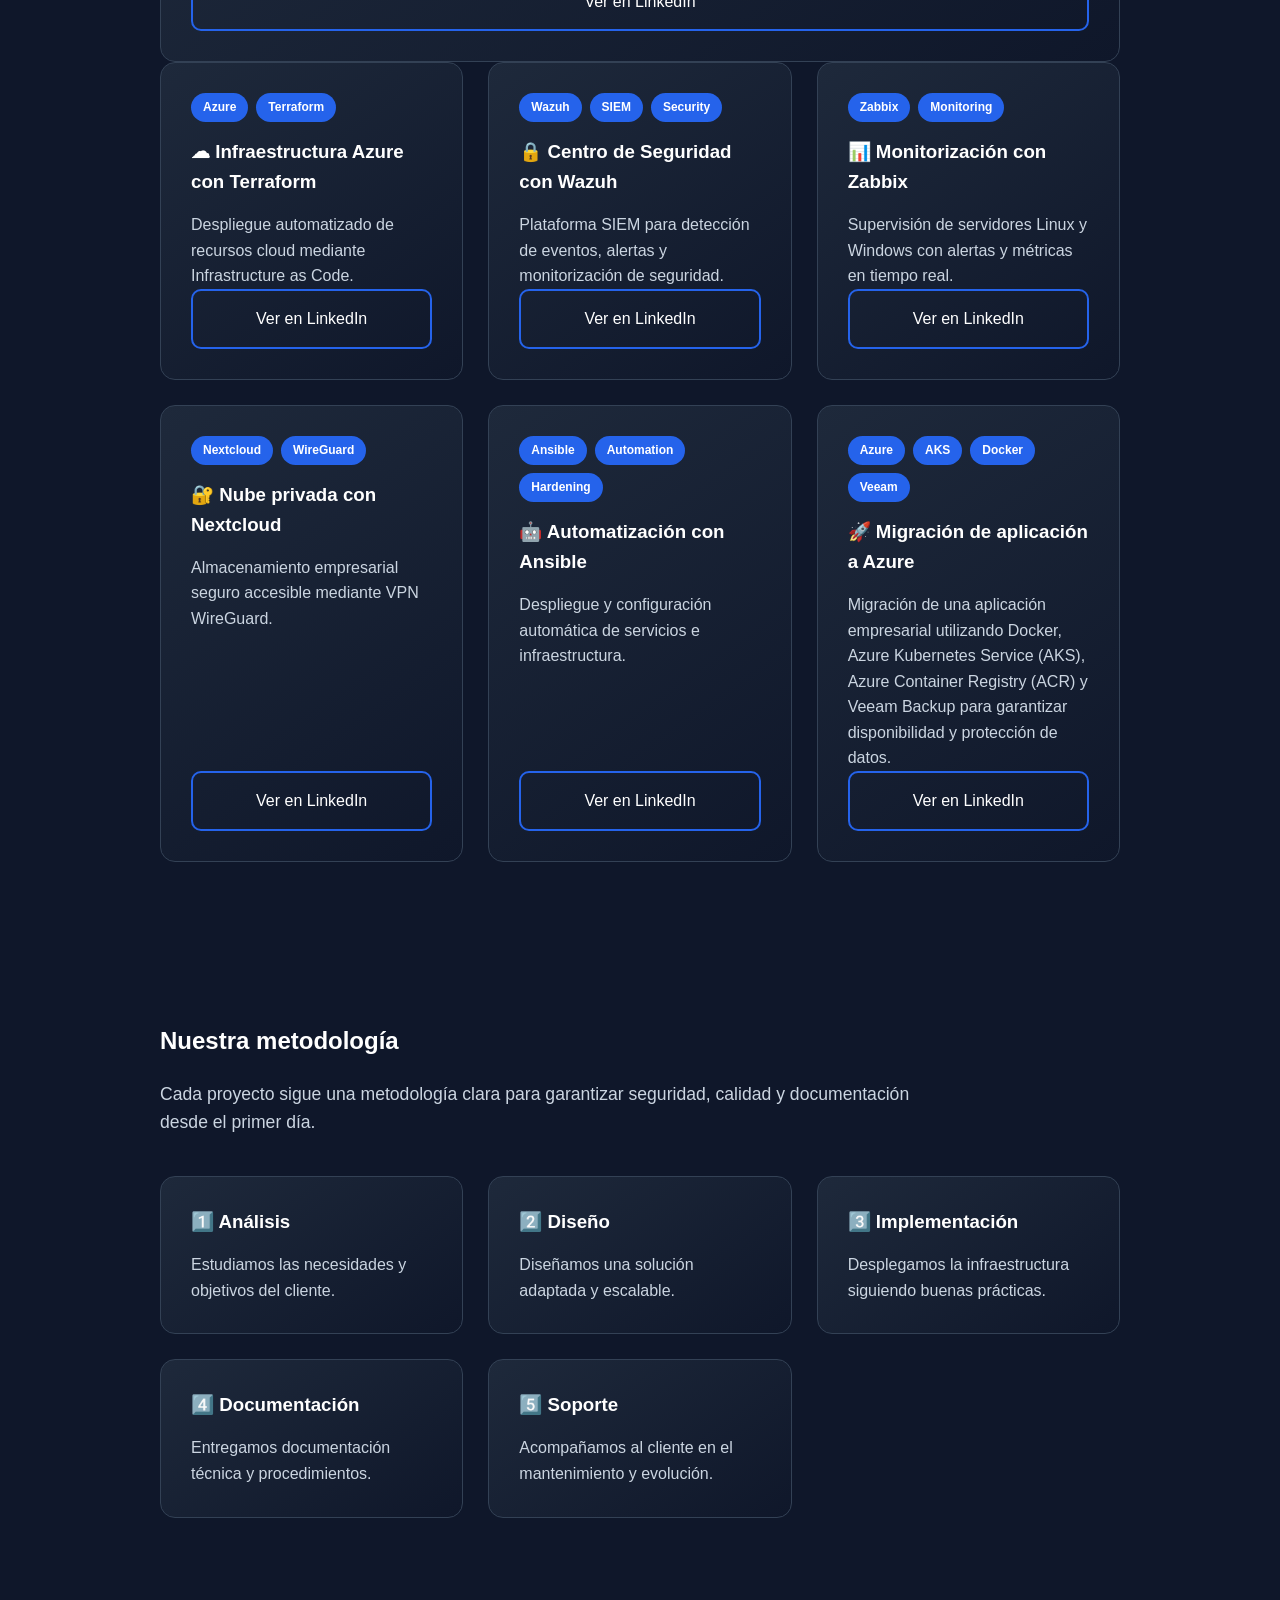
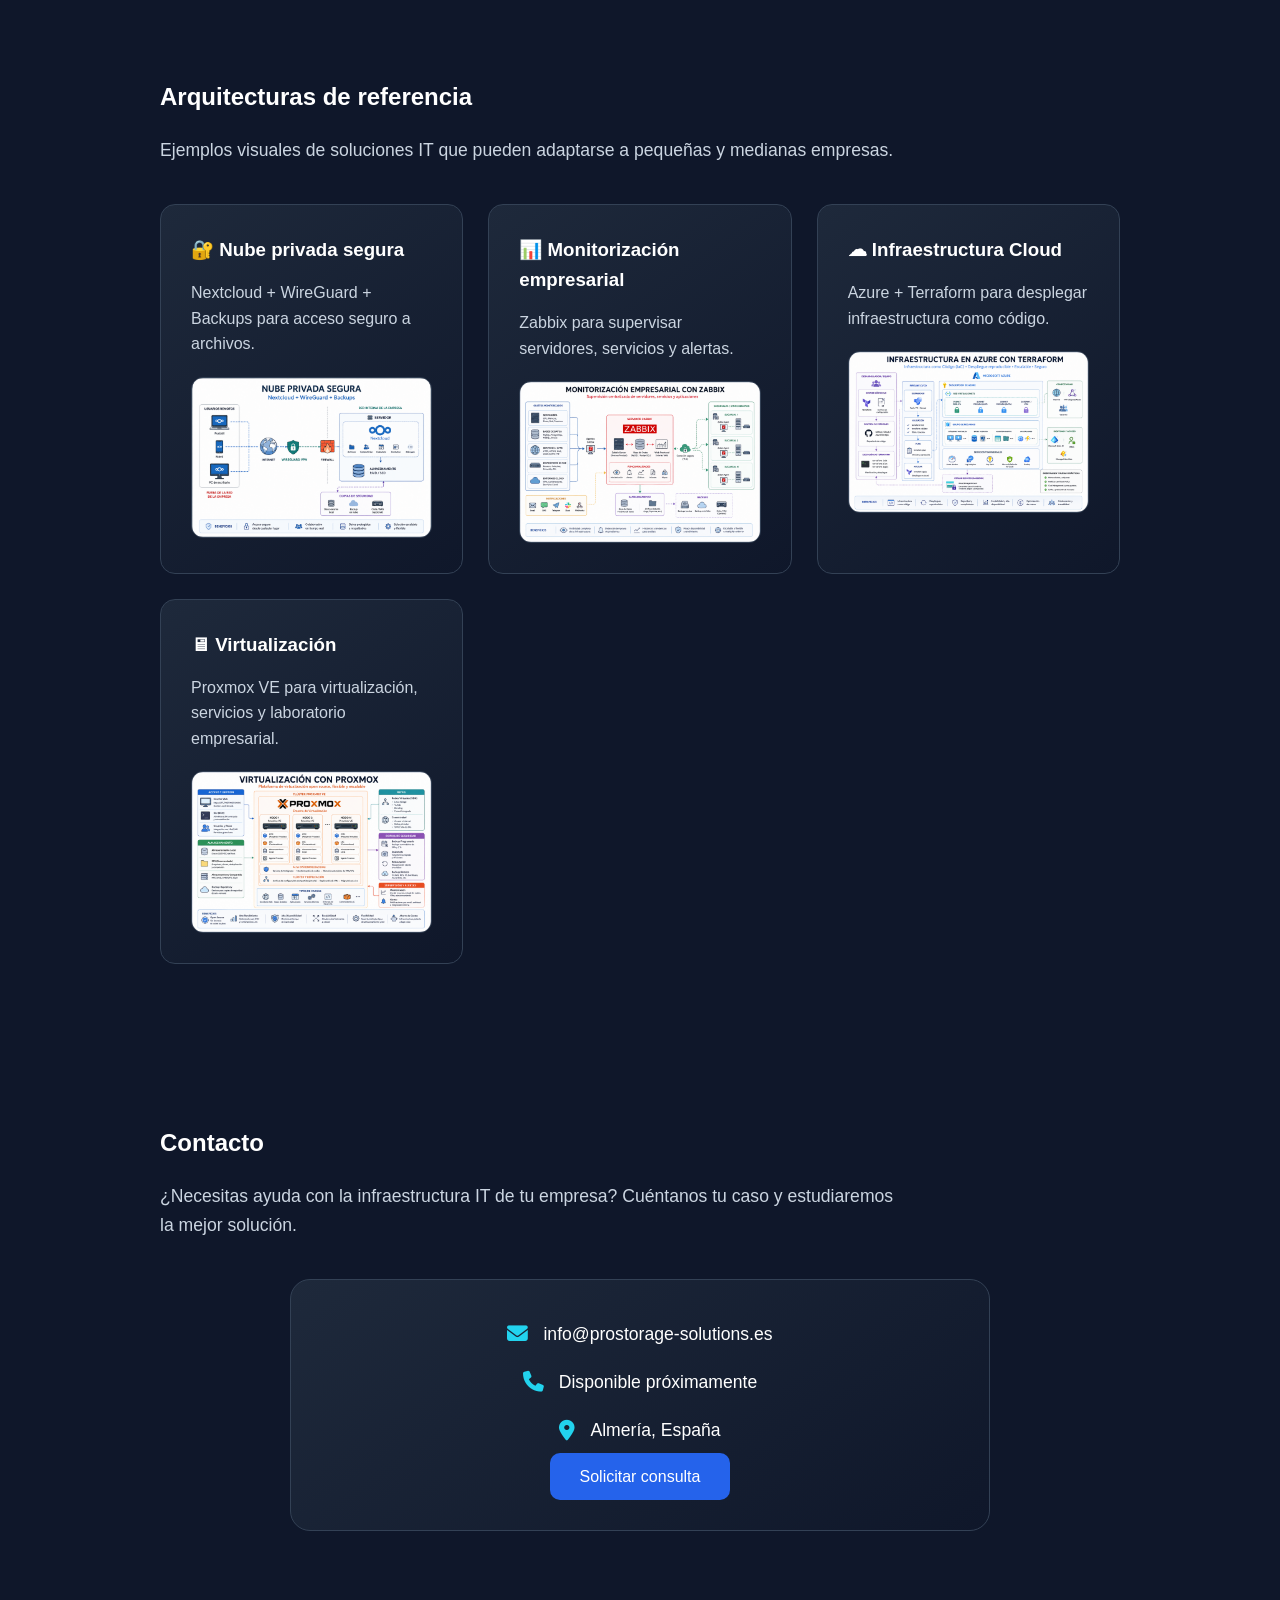
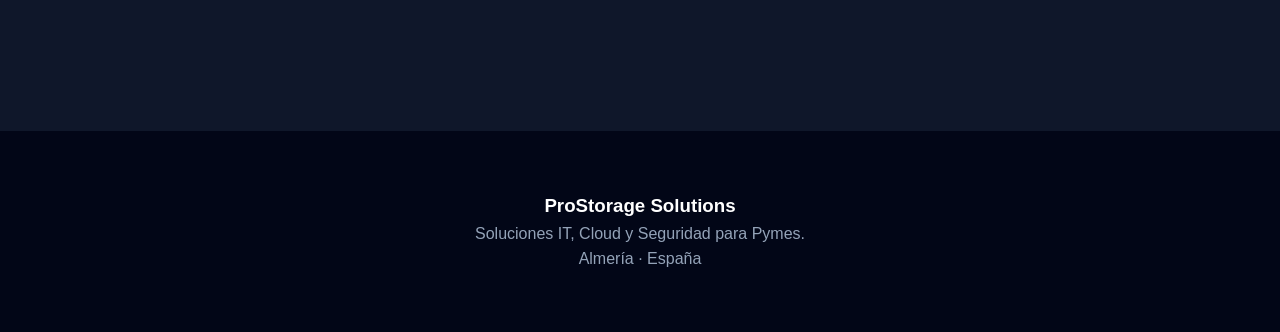
==== commit b2b633bf: "Add service landing pages" ====
--- a/index.html
+++ b/index.html
@@ -167,37 +167,103 @@
 
 
 <section id="services">
+
     <h2>Servicios</h2>
 
-    <div class="service-card">
-        <h3><i class="fa-solid fa-cloud"></i> Cloud Empresarial</h3>
-        <p>Nube privada para compartir archivos y trabajar desde cualquier lugar.</p>
-        <strong>Desde 499 € + 99 €/mes</strong>
-    </div>
-
-    <div class="service-card">
-        <h3><i class="fa-solid fa-shield-halved"></i> Seguridad y VPN</h3>
-        <p>Acceso remoto seguro para empleados, colaboradores y sedes remotas.</p>
-        <strong>Desde 299 € + 39 €/mes</strong>
-    </div>
-
-    <div class="service-card">
-        <h3><i class="fa-solid fa-database"></i> Backup y Recuperación</h3>
-        <p>Copias automáticas y recuperación ante borrados, fallos o incidencias.</p>
-        <strong>Desde 199 € + 59 €/mes</strong>
-    </div>
-
-    <div class="service-card">
-        <h3><i class="fa-solid fa-chart-line"></i> Supervisión de Infraestructura</h3>
-        <p>Alertas automatizadas para detectar problemas antes de que afecten al negocio.</p>
-        <strong>Desde 199 € + 49 €/mes</strong>
-    </div>
-
-    <div class="service-card">
-        <h3><i class="fa-solid fa-building-shield"></i> Infraestructura IT Gestionada</h3>
-        <p>Servicio integral para externalizar la gestión tecnológica de tu empresa.</p>
-        <strong>Desde 799 € + 149 €/mes</strong>
-    </div>
+    <div class="services-grid">
+
+        <div class="service-card">
+
+            <h3><i class="fa-solid fa-cloud"></i> Cloud Empresarial</h3>
+
+            <p>
+                Nube privada para compartir archivos y trabajar desde cualquier lugar.
+            </p>
+
+            <strong>Desde 499 € + 99 €/mes</strong>
+
+            <br><br>
+
+            <a href="cloud.html" class="btn-secondary">
+                Más información
+            </a>
+
+        </div>
+
+        <div class="service-card">
+
+            <h3><i class="fa-solid fa-shield-halved"></i> Seguridad y VPN</h3>
+
+            <p>
+                Acceso remoto seguro para empleados, colaboradores y sedes remotas.
+            </p>
+
+            <strong>Desde 299 € + 39 €/mes</strong>
+
+            <br><br>
+
+            <a href="vpn.html" class="btn-secondary">
+                Más información
+            </a>
+
+        </div>
+
+        <div class="service-card">
+
+            <h3><i class="fa-solid fa-database"></i> Backup y Recuperación</h3>
+
+            <p>
+                Copias automáticas y recuperación ante borrados, fallos o incidencias.
+            </p>
+
+            <strong>Desde 199 € + 59 €/mes</strong>
+
+            <br><br>
+
+            <a href="backup.html" class="btn-secondary">
+                Más información
+            </a>
+
+        </div>
+
+        <div class="service-card">
+
+            <h3><i class="fa-solid fa-chart-line"></i> Supervisión de Infraestructura</h3>
+
+            <p>
+                Alertas automatizadas para detectar problemas antes de que afecten al negocio.
+            </p>
+
+            <strong>Desde 199 € + 49 €/mes</strong>
+
+            <br><br>
+
+            <a href="monitorizacion.html" class="btn-secondary">
+                Más información
+            </a>
+
+        </div>
+
+        <div class="service-card">
+
+            <h3><i class="fa-solid fa-building-shield"></i> Infraestructura IT Gestionada</h3>
+
+            <p>
+                Servicio integral para externalizar la gestión tecnológica de tu empresa.
+            </p>
+
+            <strong>Desde 799 € + 149 €/mes</strong>
+
+            <br><br>
+
+            <a href="infraestructura.html" class="btn-secondary">
+                Más información
+            </a>
+
+        </div>
+
+    </div>
+
 </section>
 
 <section id="solutions">
--- a/css/style.css
+++ b/css/style.css
@@ -682,4 +682,38 @@
         background: #0f172a;
     }
 
+}
+
+.service-image-section {
+    max-width: 1100px;
+    margin: 0 auto;
+    padding: 40px 20px;
+    padding-top:0;
+    margin-top:-40px;
+}
+
+.service-main-image{
+    width:100%;
+    max-width:900px;
+    display:block;
+    margin:auto;
+    border-radius:24px;
+    border:1px solid #334155;
+    box-shadow:0 25px 60px rgba(0,0,0,0.35);
+}
+
+.service-card{
+
+    display:flex;
+
+    flex-direction:column;
+
+    height:100%;
+}
+
+.service-card .btn-secondary{
+
+    margin-top:auto;
+
+    text-align:center;
 }
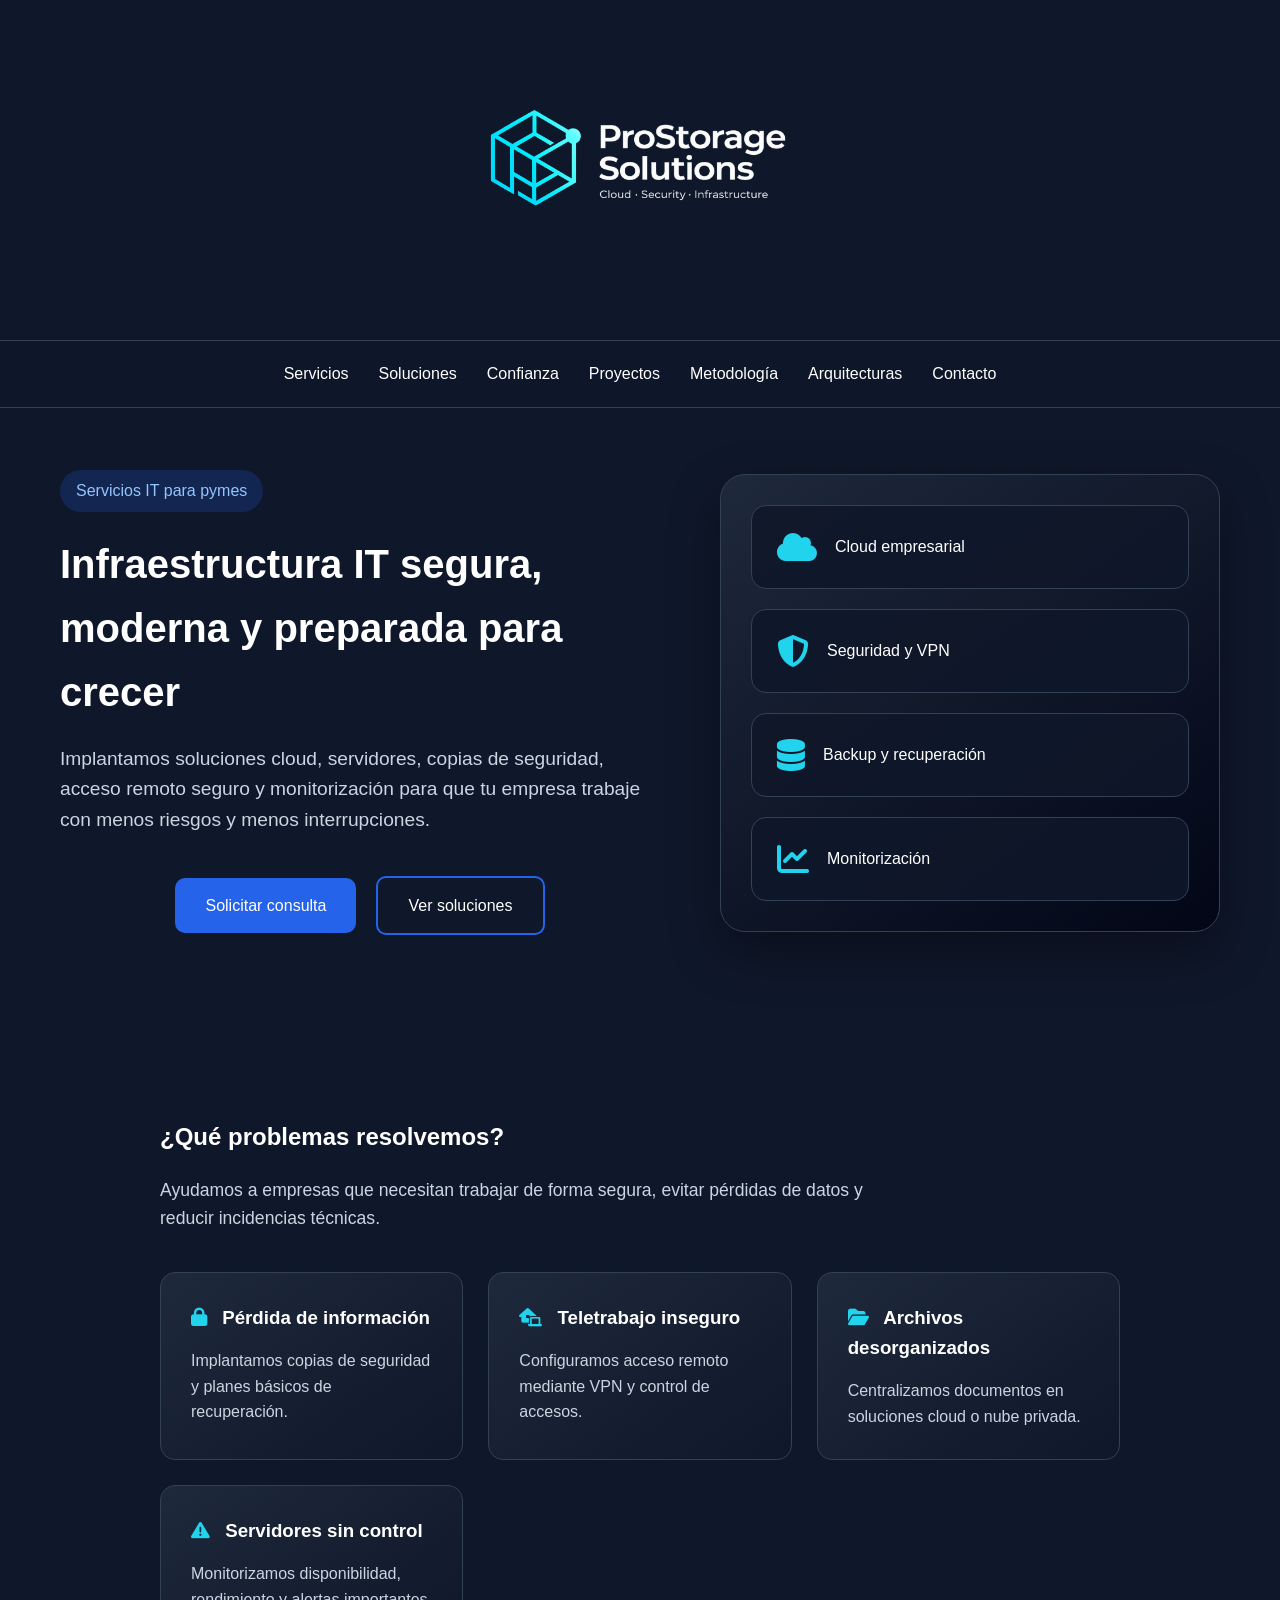
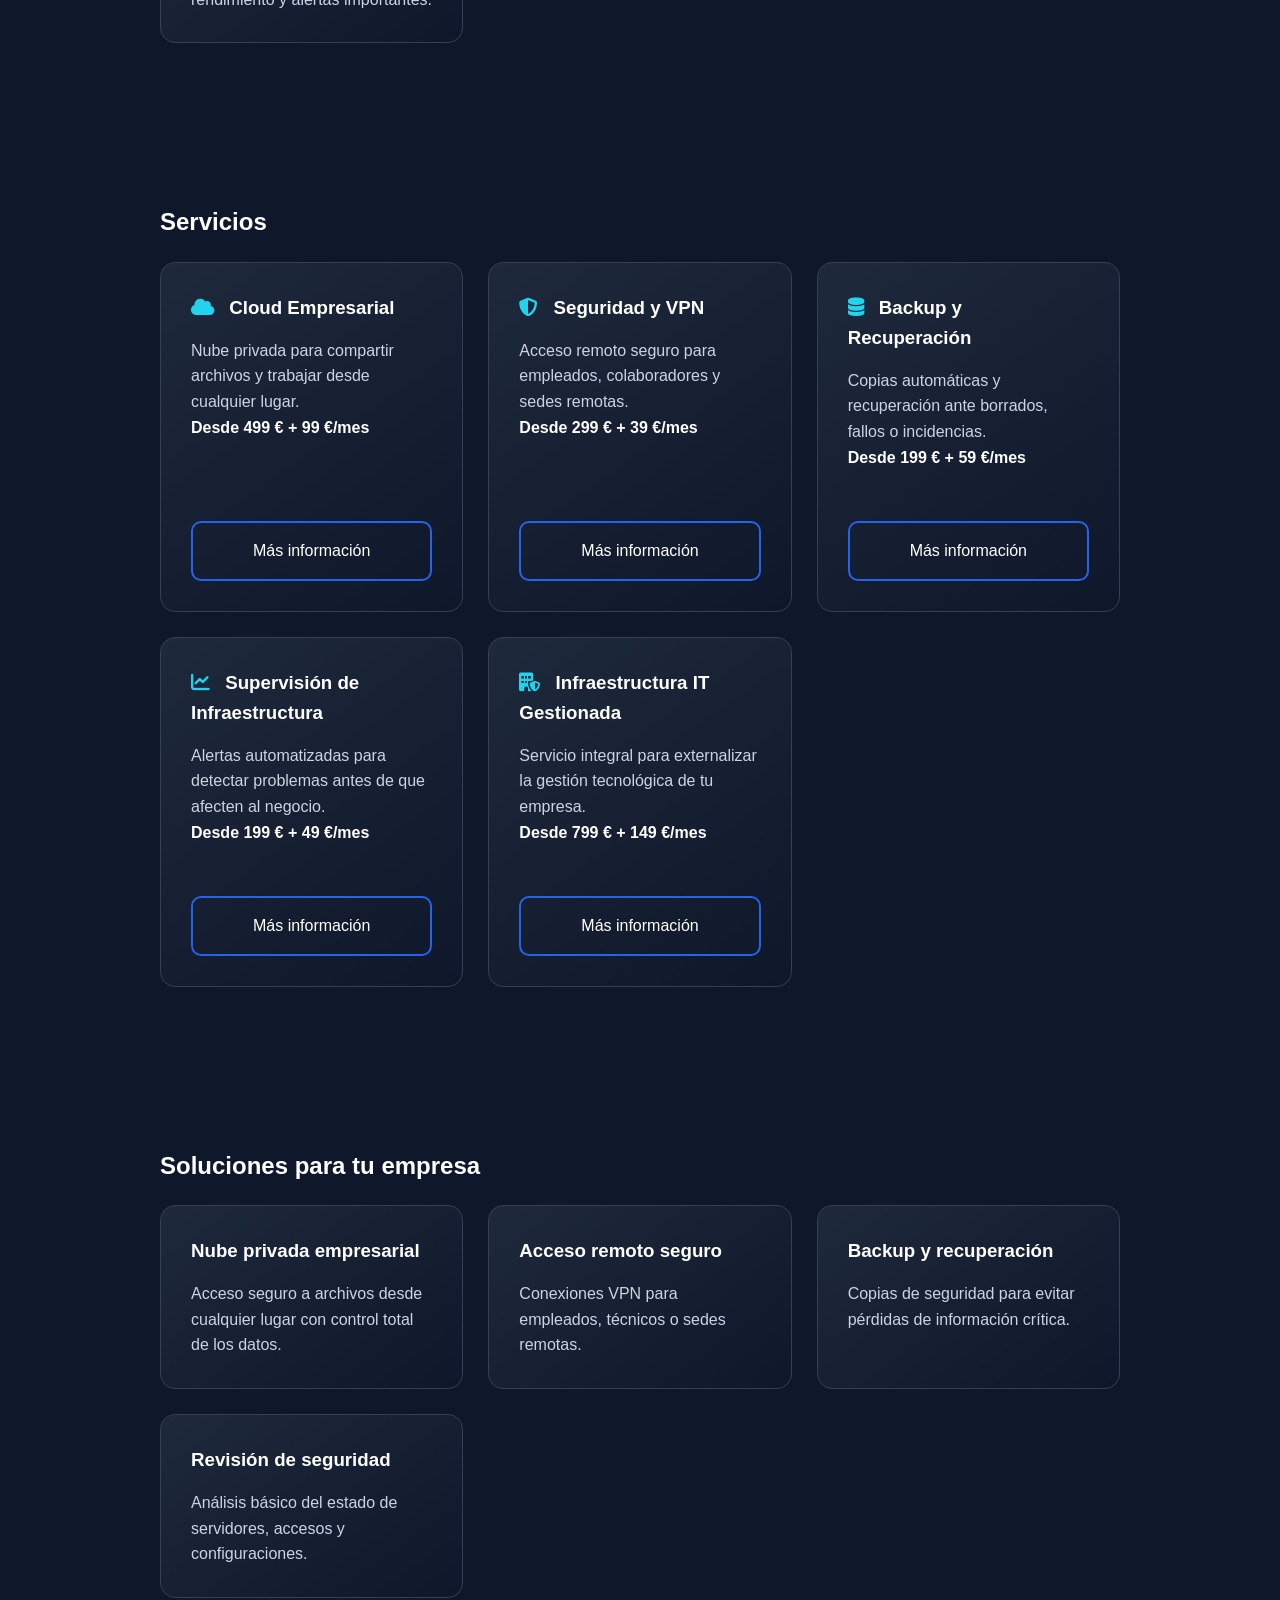
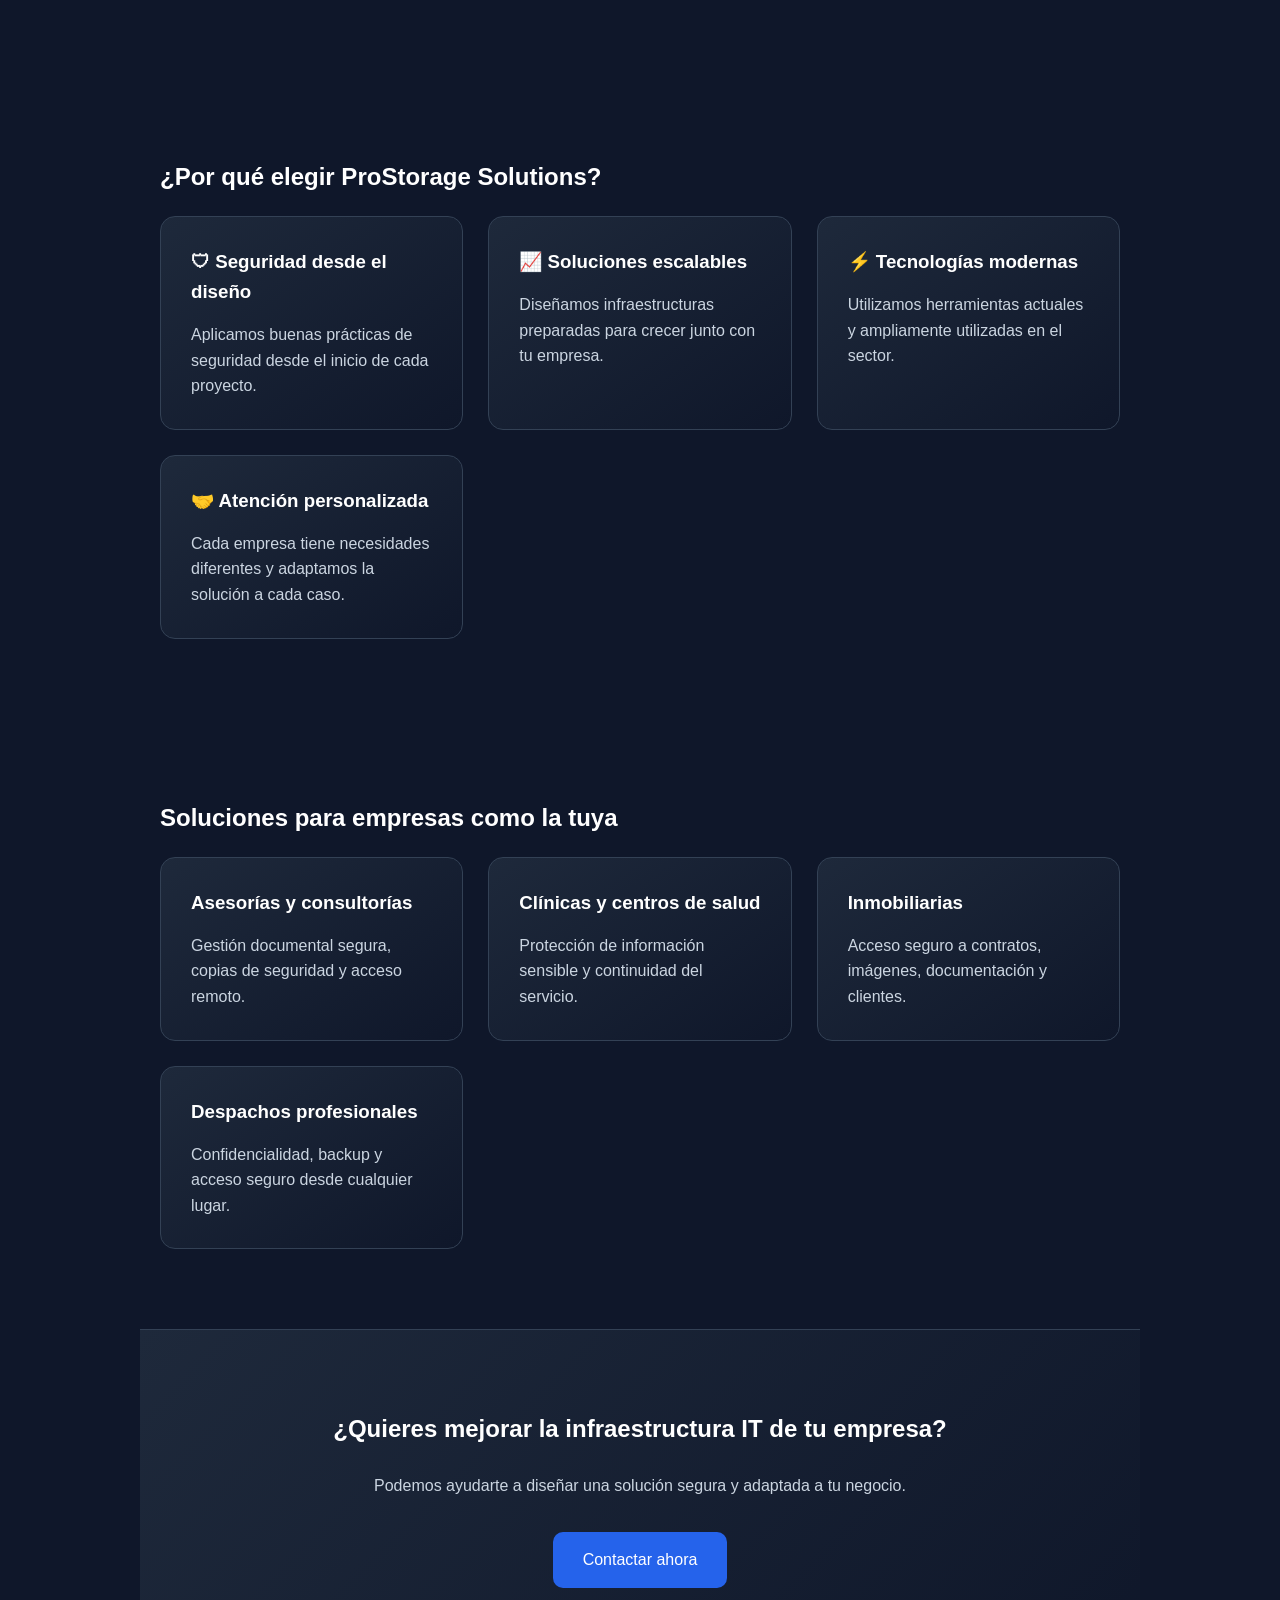
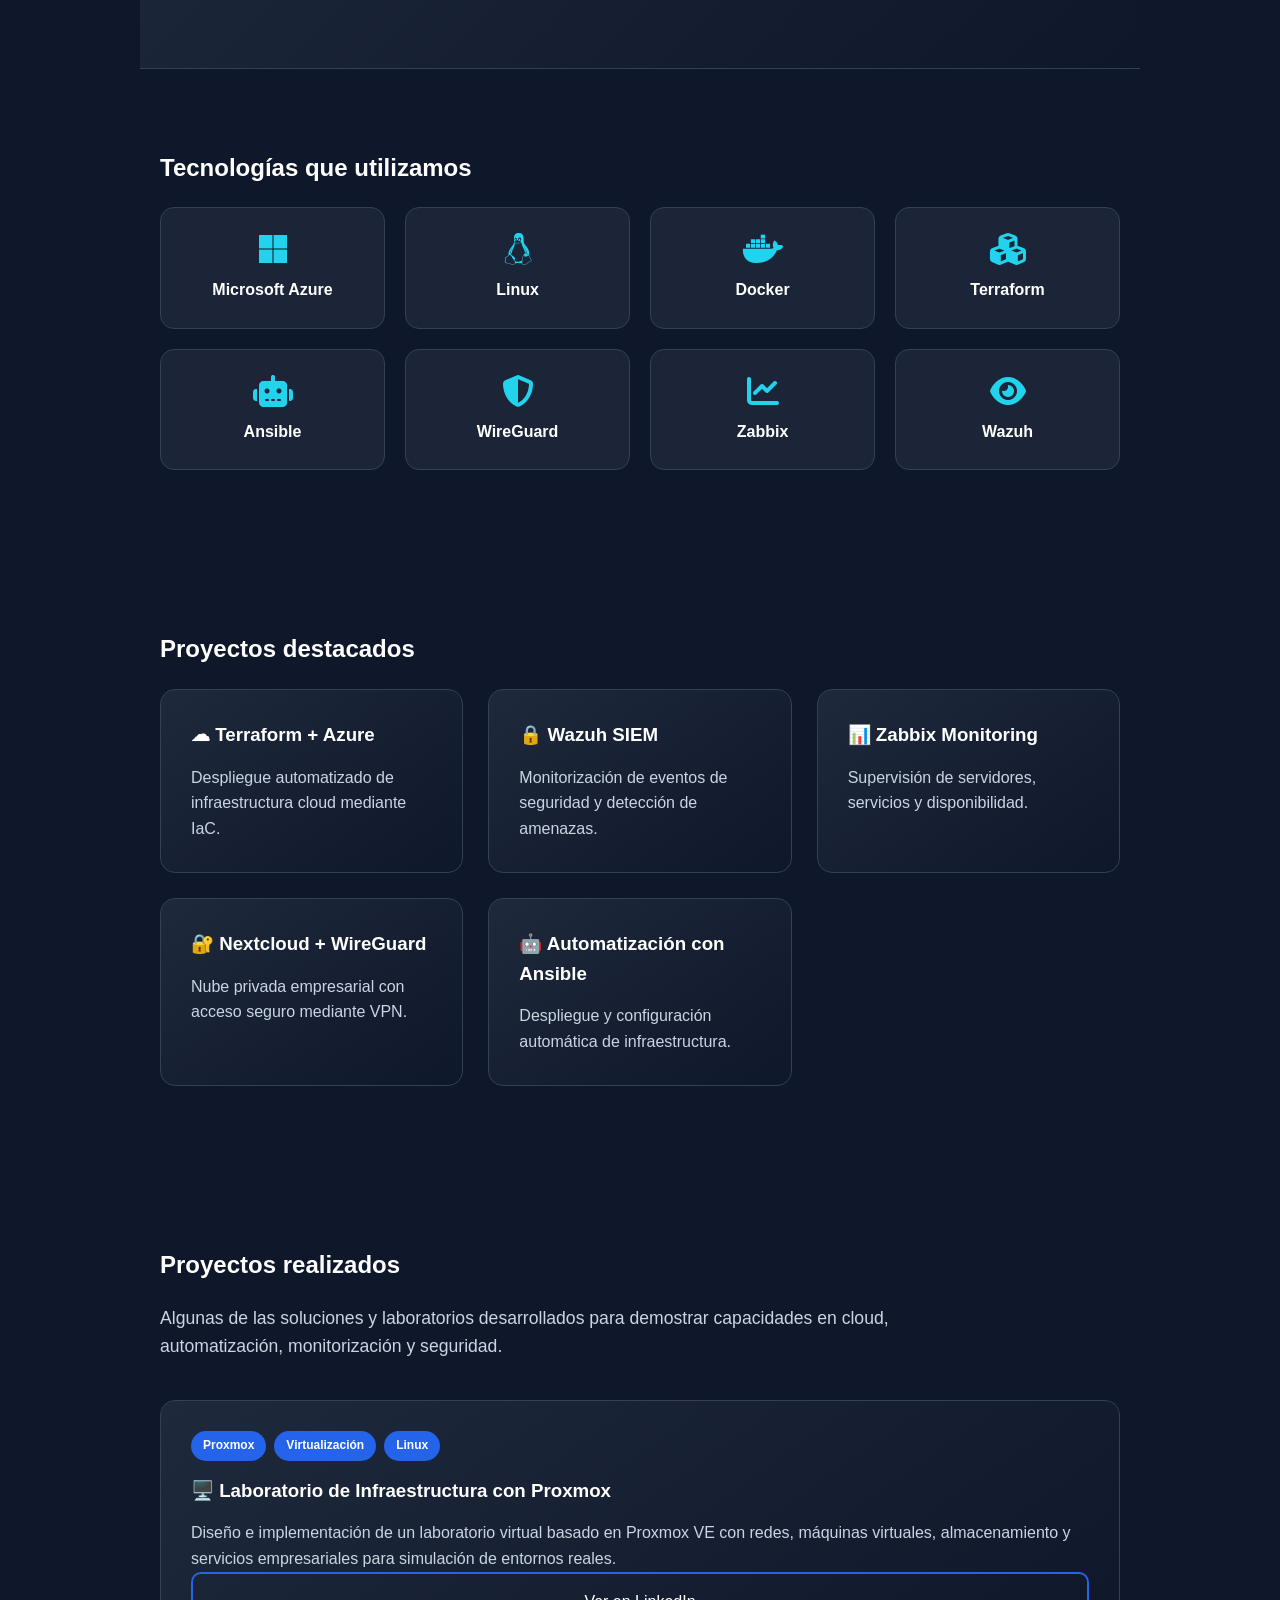
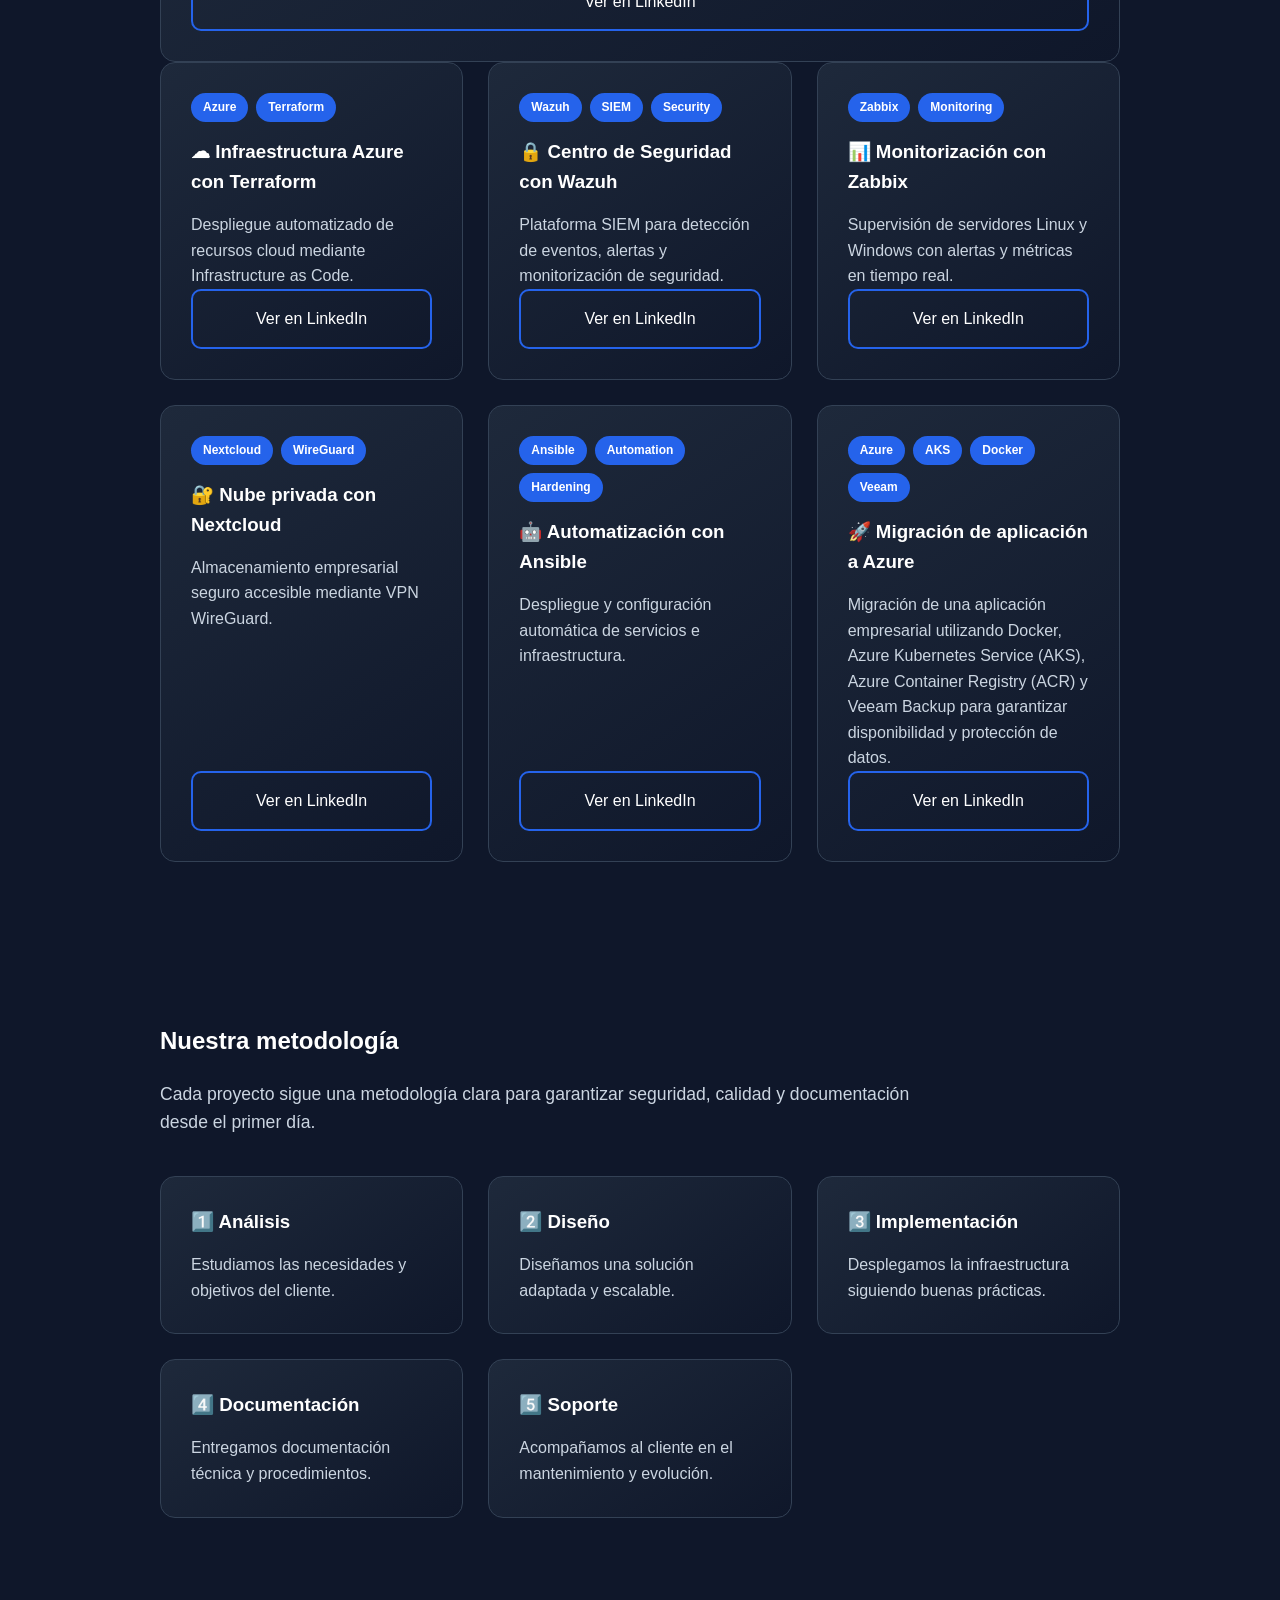
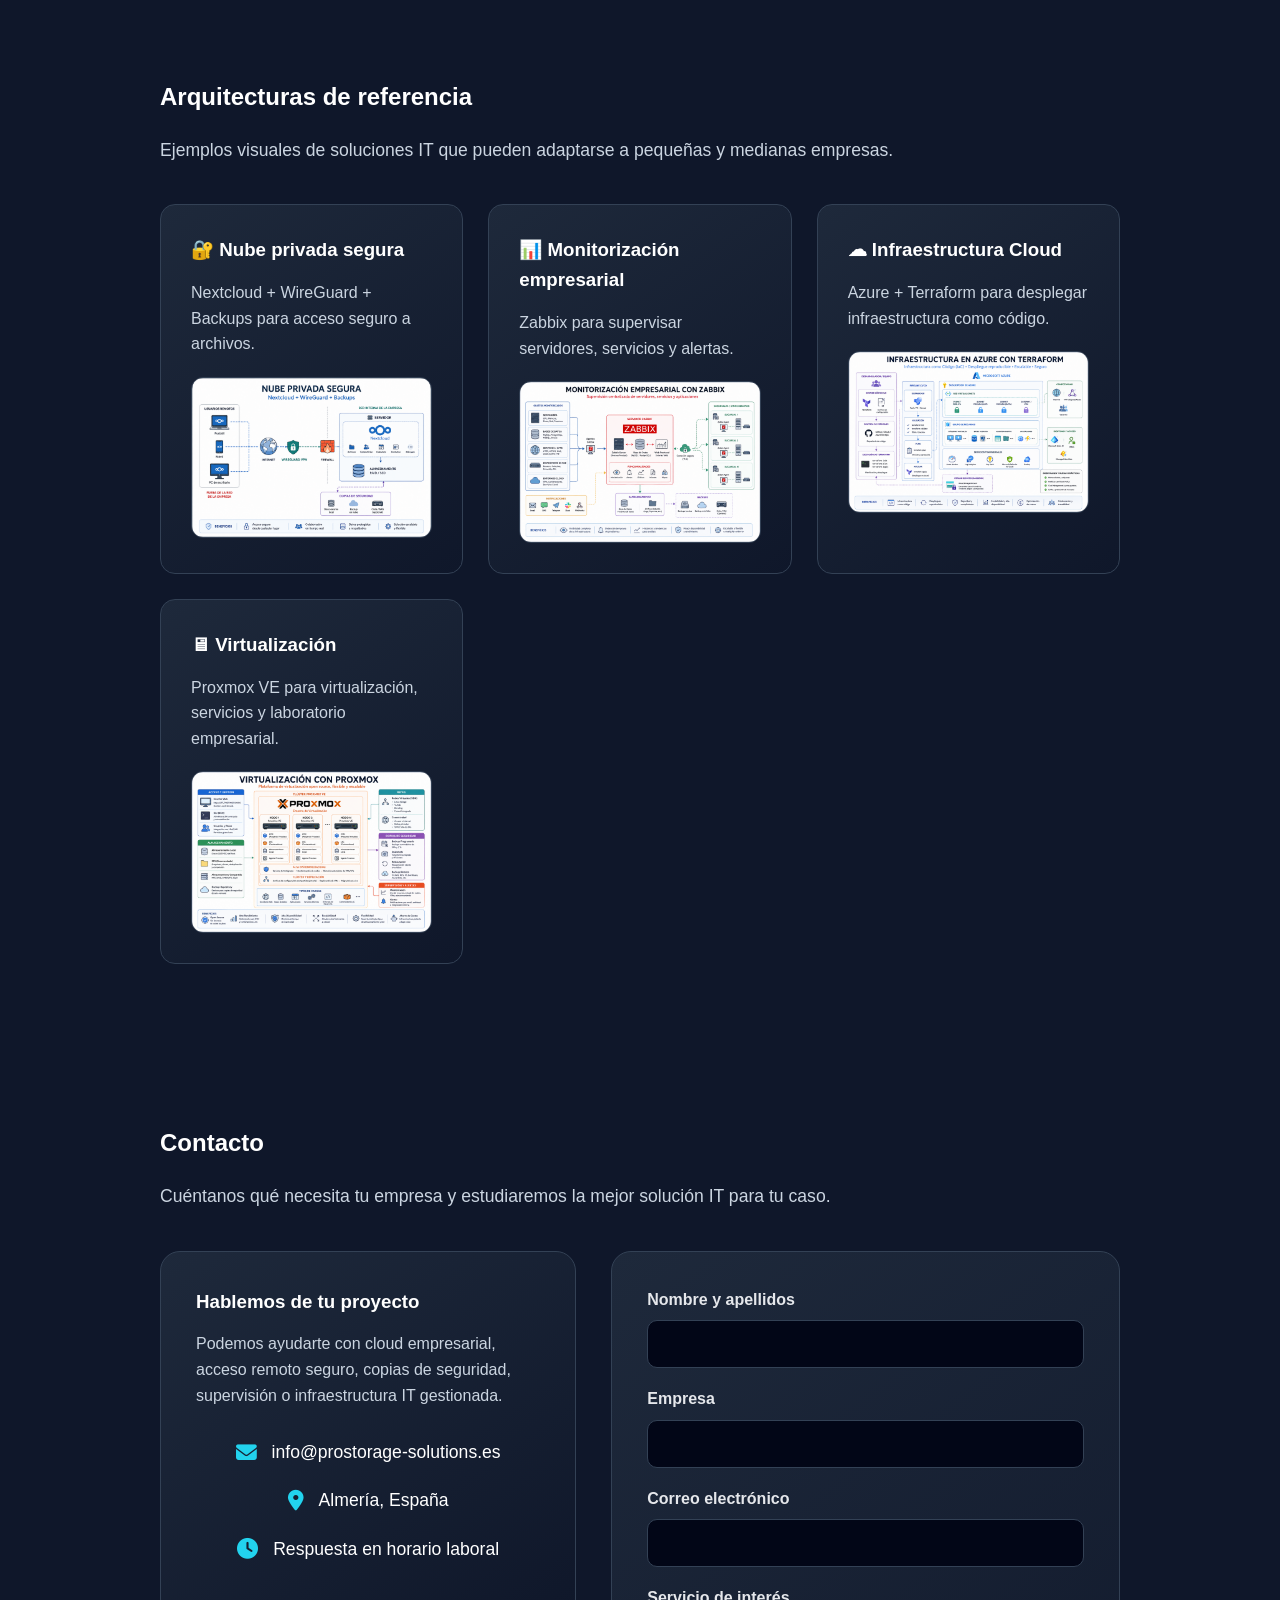
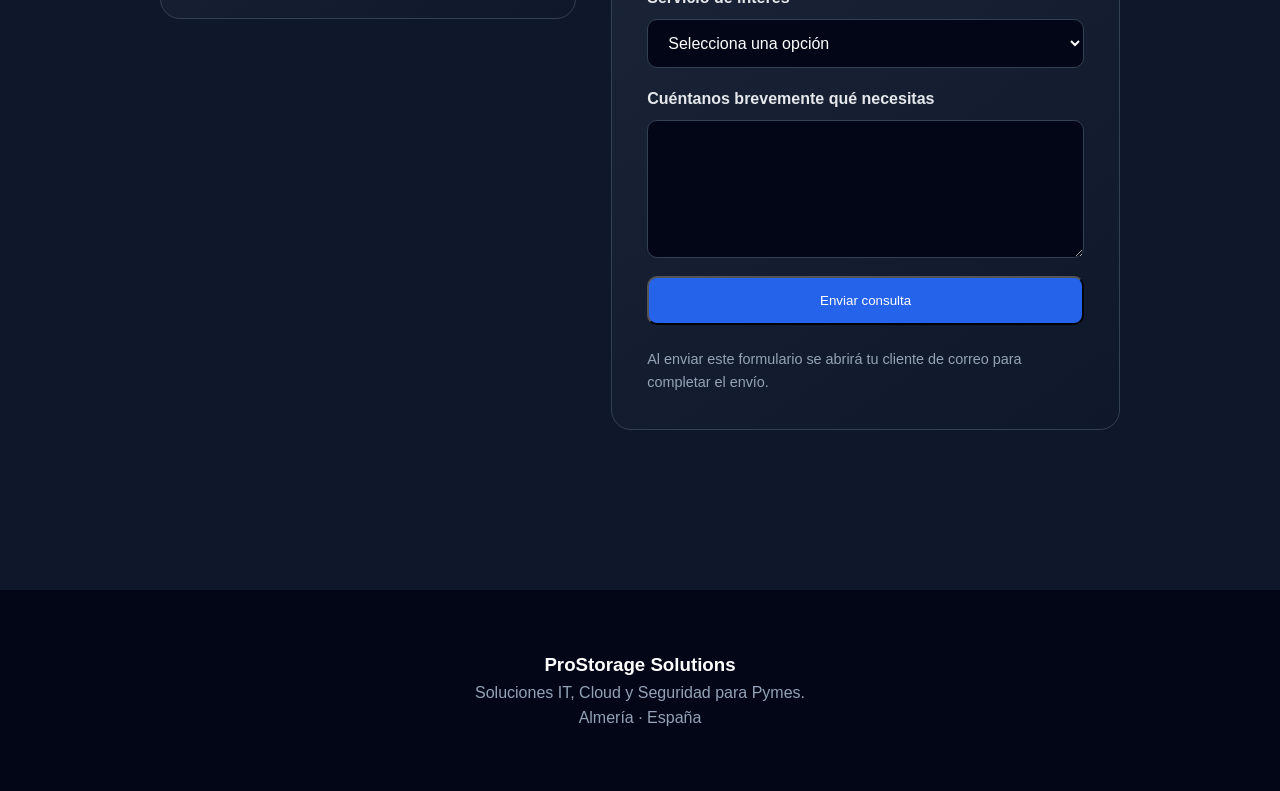
==== commit 8c263666: "Add Formspree contact form" ====
--- a/index.html
+++ b/index.html
@@ -108,26 +108,28 @@
     </div>
 
     <div class="hero-panel">
-    <div class="panel-card">
-       <i class="fa-solid fa-cloud"></i>
-       <span>Cloud empresarial</span>
-    </div>
-
-    <div class="panel-card">
-       <i class="fa-solid fa-shield-halved"></i>
-       <span>Seguridad y VPN</span>
-    </div>
-
-    <div class="panel-card">
-       <i class="fa-solid fa-database"></i>
-       <span>Backup y recuperación</span>
-    </div>
-
-    <div class="panel-card">
-       <i class="fa-solid fa-chart-line"></i>
-       <span>Monitorización</span>
-    </div>
-    </div>
+
+    <a href="cloud.html" class="panel-card">
+        <i class="fa-solid fa-cloud"></i>
+        <span>Cloud empresarial</span>
+    </a>
+
+    <a href="vpn.html" class="panel-card">
+        <i class="fa-solid fa-shield-halved"></i>
+        <span>Seguridad y VPN</span>
+    </a>
+
+    <a href="backup.html" class="panel-card">
+        <i class="fa-solid fa-database"></i>
+        <span>Backup y recuperación</span>
+    </a>
+
+    <a href="monitorizacion.html" class="panel-card">
+        <i class="fa-solid fa-chart-line"></i>
+        <span>Monitorización</span>
+    </a>
+
+</div>
 </section>
 
 <section id="problems">
@@ -723,31 +725,84 @@
     <h2>Contacto</h2>
 
     <p class="section-intro">
-        ¿Necesitas ayuda con la infraestructura IT de tu empresa?
-        Cuéntanos tu caso y estudiaremos la mejor solución.
+        Cuéntanos qué necesita tu empresa y estudiaremos la mejor solución IT para tu caso.
     </p>
 
-    <div class="contact-card">
-
-        <div class="contact-item">
-            <i class="fa-solid fa-envelope"></i>
-            <span>info@prostorage-solutions.es</span>
-        </div>
-
-        <div class="contact-item">
-            <i class="fa-solid fa-phone"></i>
-            <span>Disponible próximamente</span>
-        </div>
-
-        <div class="contact-item">
-            <i class="fa-solid fa-location-dot"></i>
-            <span>Almería, España</span>
-        </div>
-
-        <a href="mailto:info@prostorage-solutions.es?subject=Consulta%20desde%20la%20web"
-           class="btn-primary">
-            Solicitar consulta
-        </a>
+    <div class="contact-layout">
+
+        <div class="contact-info-card">
+
+            <h3>Hablemos de tu proyecto</h3>
+
+            <p>
+                Podemos ayudarte con cloud empresarial, acceso remoto seguro,
+                copias de seguridad, supervisión o infraestructura IT gestionada.
+            </p>
+
+            <div class="contact-item">
+                <i class="fa-solid fa-envelope"></i>
+                <span>info@prostorage-solutions.es</span>
+            </div>
+
+            <div class="contact-item">
+                <i class="fa-solid fa-location-dot"></i>
+                <span>Almería, España</span>
+            </div>
+
+            <div class="contact-item">
+                <i class="fa-solid fa-clock"></i>
+                <span>Respuesta en horario laboral</span>
+            </div>
+
+        </div>
+
+        <form class="contact-form"
+              action="mailto:info@prostorage-solutions.es"
+              method="post"
+              enctype="text/plain">
+
+            <div class="form-group">
+                <label for="name">Nombre y apellidos</label>
+                <input type="text" id="name" name="Nombre" required>
+            </div>
+
+            <div class="form-group">
+                <label for="company">Empresa</label>
+                <input type="text" id="company" name="Empresa">
+            </div>
+
+            <div class="form-group">
+                <label for="email">Correo electrónico</label>
+                <input type="email" id="email" name="Email" required>
+            </div>
+
+            <div class="form-group">
+                <label for="service">Servicio de interés</label>
+                <select id="service" name="Servicio">
+                    <option value="">Selecciona una opción</option>
+                    <option value="Cloud Empresarial">Cloud Empresarial</option>
+                    <option value="Seguridad y VPN">Seguridad y VPN</option>
+                    <option value="Backup y Recuperación">Backup y Recuperación</option>
+                    <option value="Supervisión de Infraestructura">Supervisión de Infraestructura</option>
+                    <option value="Infraestructura IT Gestionada">Infraestructura IT Gestionada</option>
+                    <option value="No estoy seguro">No estoy seguro, necesito asesoramiento</option>
+                </select>
+            </div>
+
+            <div class="form-group">
+                <label for="message">Cuéntanos brevemente qué necesitas</label>
+                <textarea id="message" name="Mensaje" rows="6" required></textarea>
+            </div>
+
+            <button type="submit" class="btn-primary">
+                Enviar consulta
+            </button>
+
+            <p class="form-note">
+                Al enviar este formulario se abrirá tu cliente de correo para completar el envío.
+            </p>
+
+        </form>
 
     </div>
 
--- a/css/style.css
+++ b/css/style.css
@@ -318,6 +318,26 @@
     border-radius:15px;
 
     background:rgba(15,23,42,0.9);
+
+    text-decoration:none;
+
+    color:white;
+
+    transition:0.3s;
+}
+
+.panel-card span{
+
+    color:white;
+}
+
+.panel-card:hover {
+
+    transform:translateY(-4px);
+
+    border-color:#22d3ee;
+
+    box-shadow:0 10px 30px rgba(34,211,238,0.15);
 }
 
 .final-cta {
@@ -716,4 +736,82 @@
     margin-top:auto;
 
     text-align:center;
+}
+
+.contact-layout{
+    display:grid;
+    grid-template-columns:0.9fr 1.1fr;
+    gap:35px;
+    align-items:start;
+}
+
+.contact-info-card,
+.contact-form{
+    background:linear-gradient(145deg,#1e293b,#0f172a);
+    border:1px solid #334155;
+    border-radius:20px;
+    padding:35px;
+}
+
+.contact-info-card h3{
+    margin-bottom:15px;
+}
+
+.contact-info-card p{
+    color:#cbd5e1;
+    margin-bottom:30px;
+}
+
+.contact-form{
+    display:flex;
+    flex-direction:column;
+    gap:18px;
+}
+
+.form-group{
+    display:flex;
+    flex-direction:column;
+    gap:8px;
+}
+
+.form-group label{
+    font-weight:600;
+    color:#e5e7eb;
+}
+
+.form-group input,
+.form-group select,
+.form-group textarea{
+    width:100%;
+    padding:14px 16px;
+    border-radius:10px;
+    border:1px solid #334155;
+    background:#020617;
+    color:white;
+    font-size:1rem;
+    font-family:Arial, sans-serif;
+}
+
+.form-group input:focus,
+.form-group select:focus,
+.form-group textarea:focus{
+    outline:none;
+    border-color:#22d3ee;
+    box-shadow:0 0 0 3px rgba(34,211,238,0.15);
+}
+
+.form-group textarea{
+    resize:vertical;
+}
+
+.form-note{
+    color:#94a3b8;
+    font-size:0.9rem;
+    margin-top:5px;
+}
+
+@media (max-width:768px){
+    .contact-layout{
+        grid-template-columns:1fr;
+    }
 }
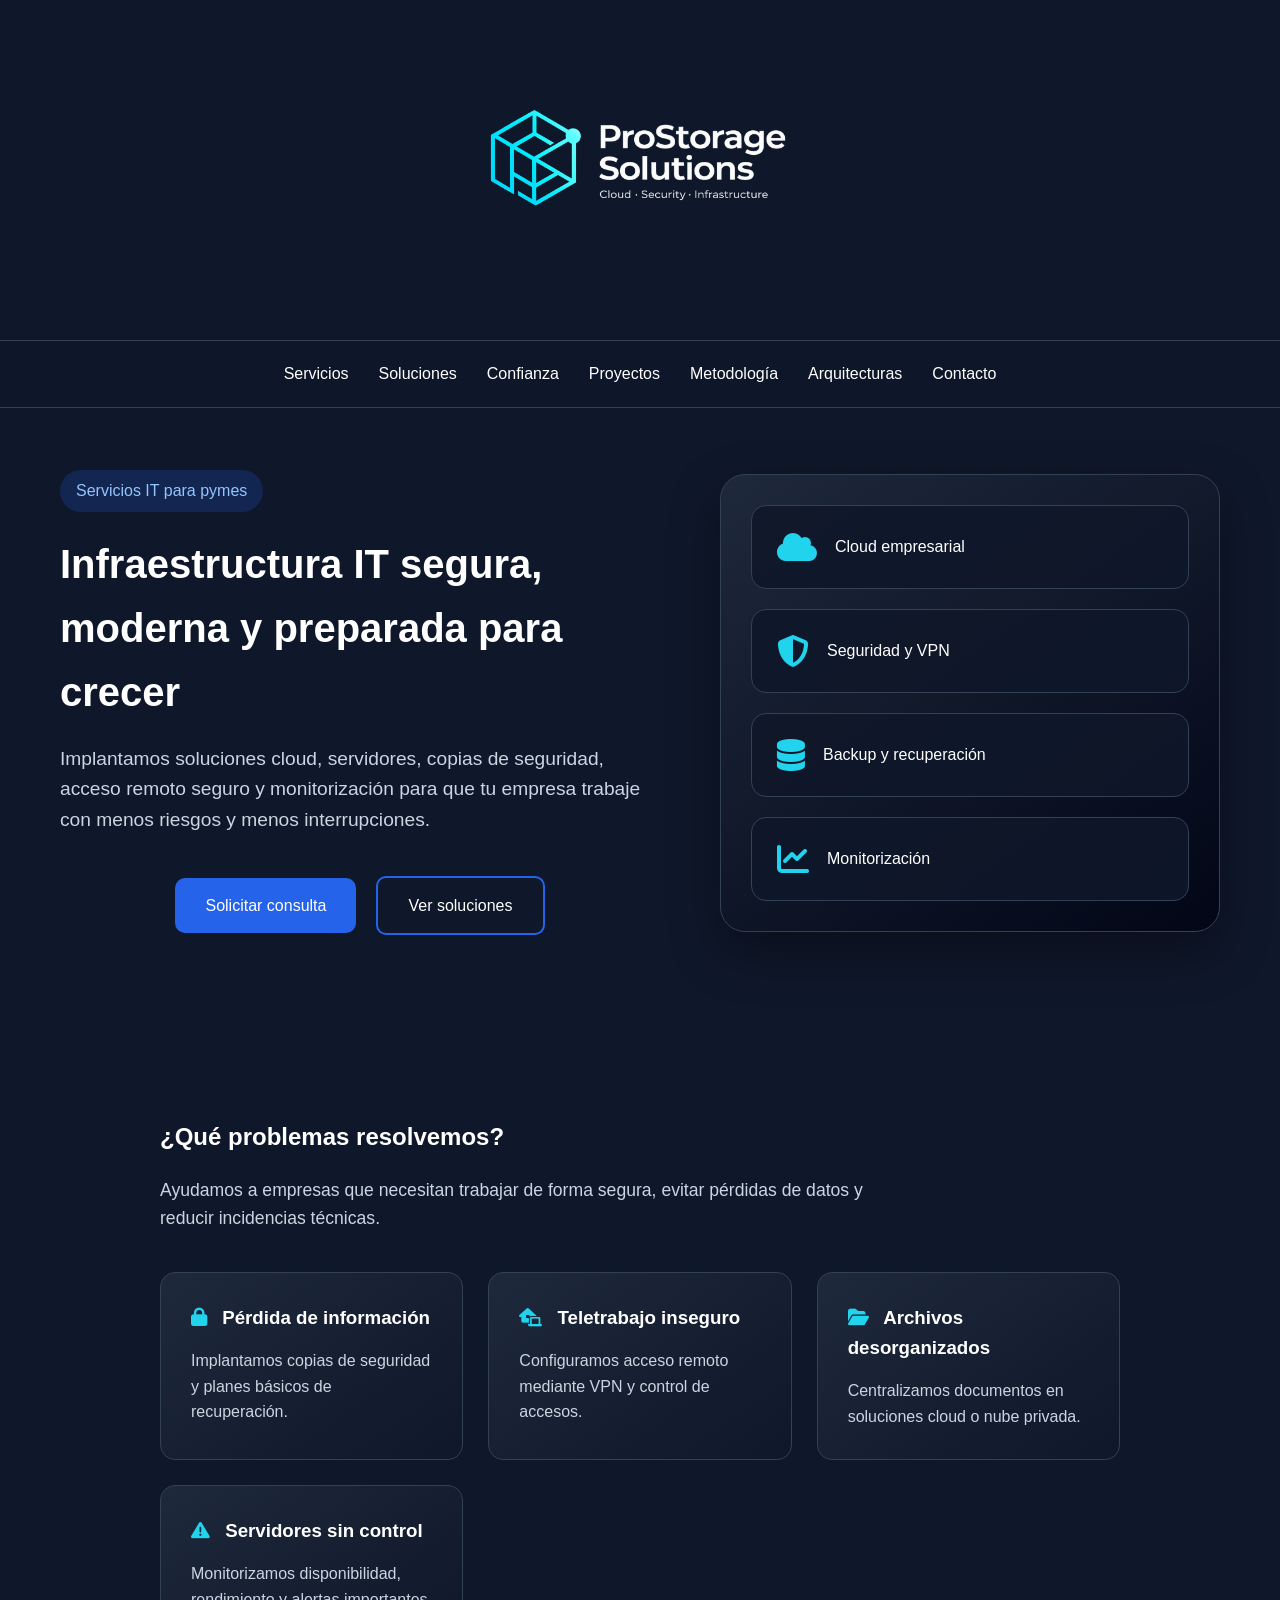
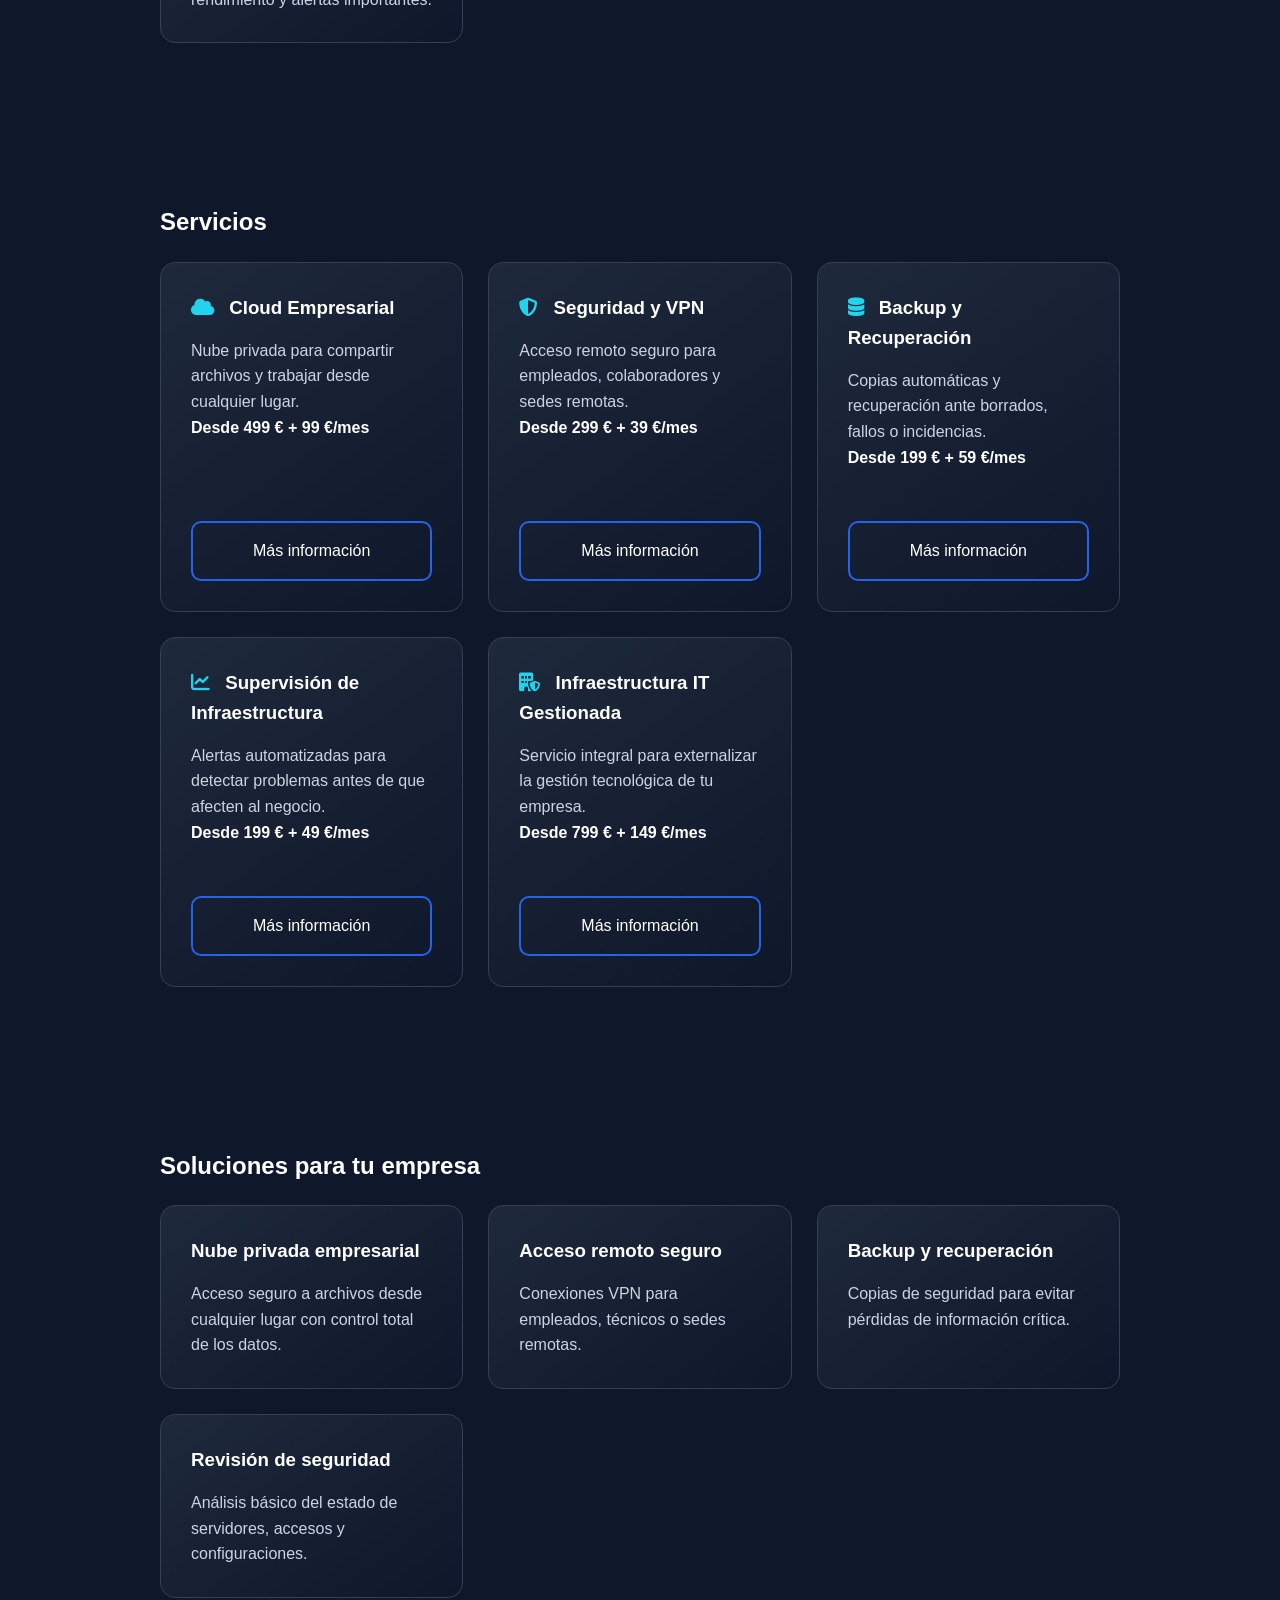
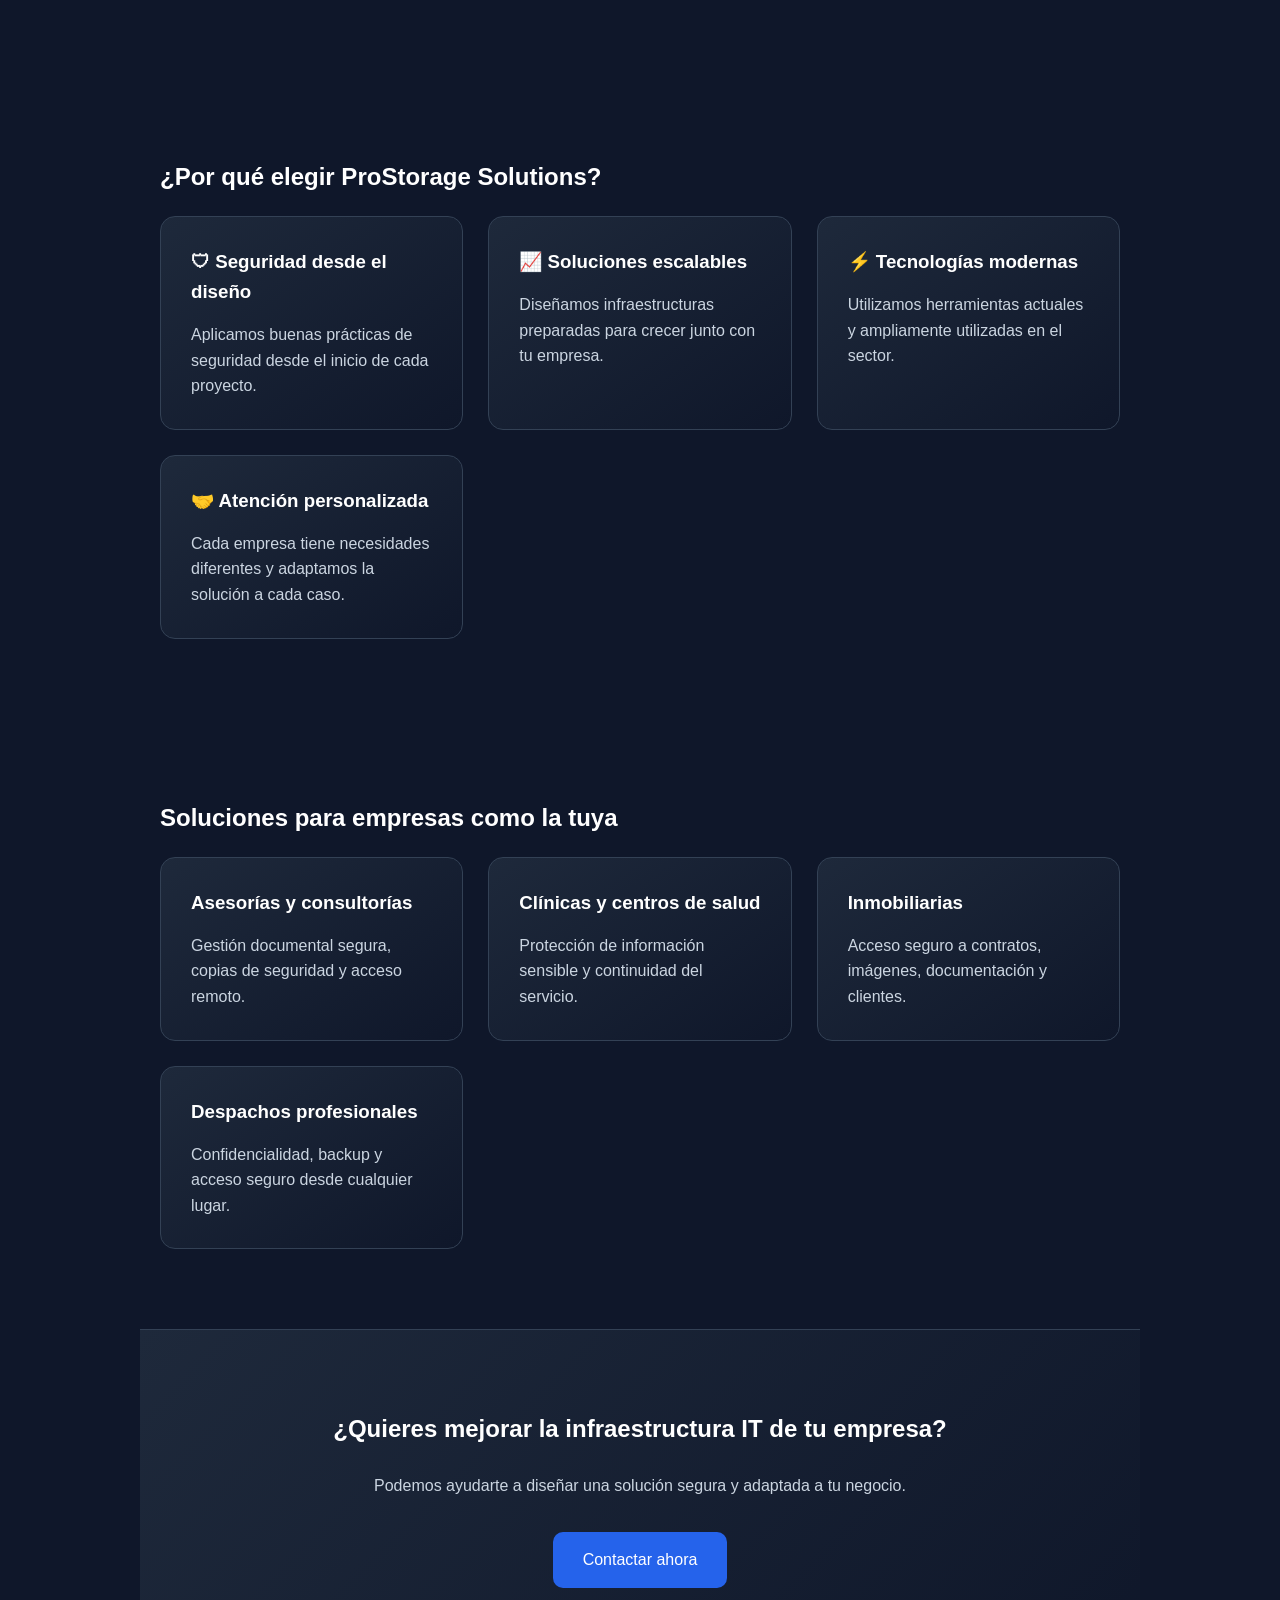
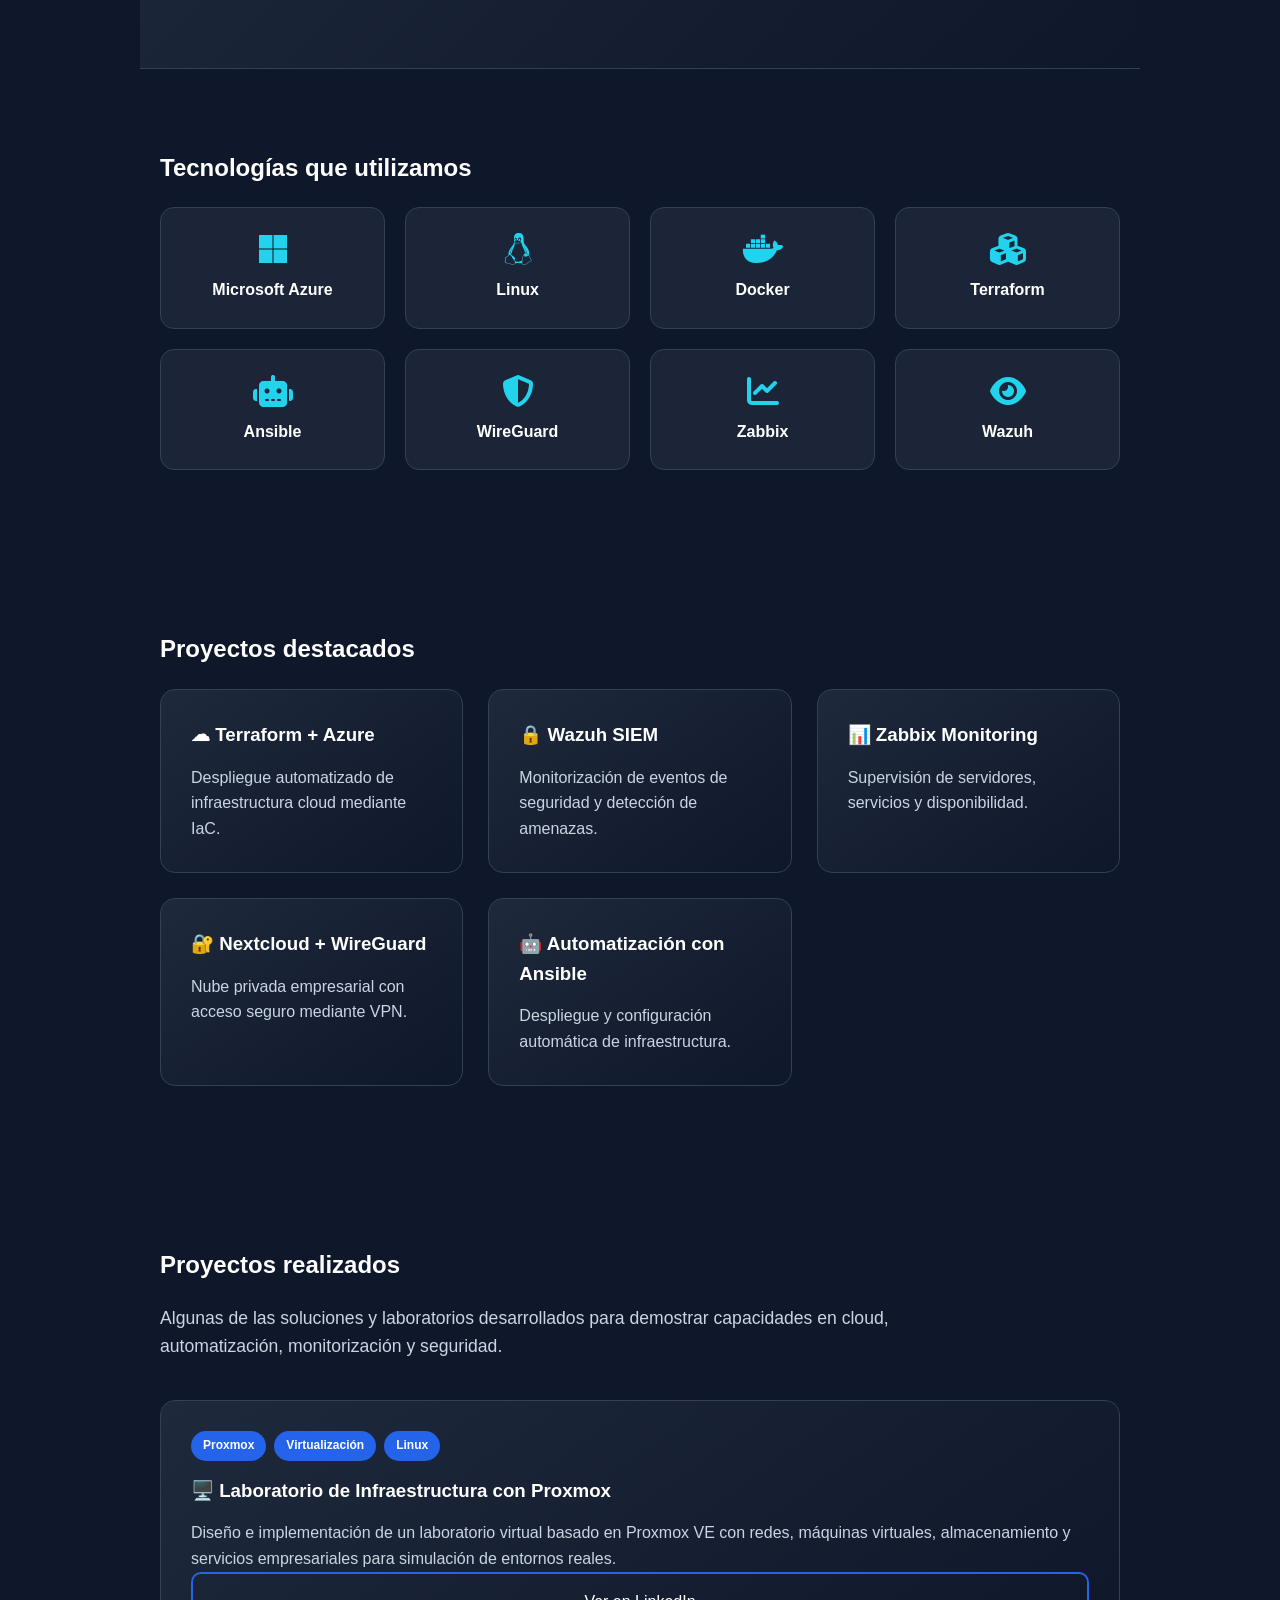
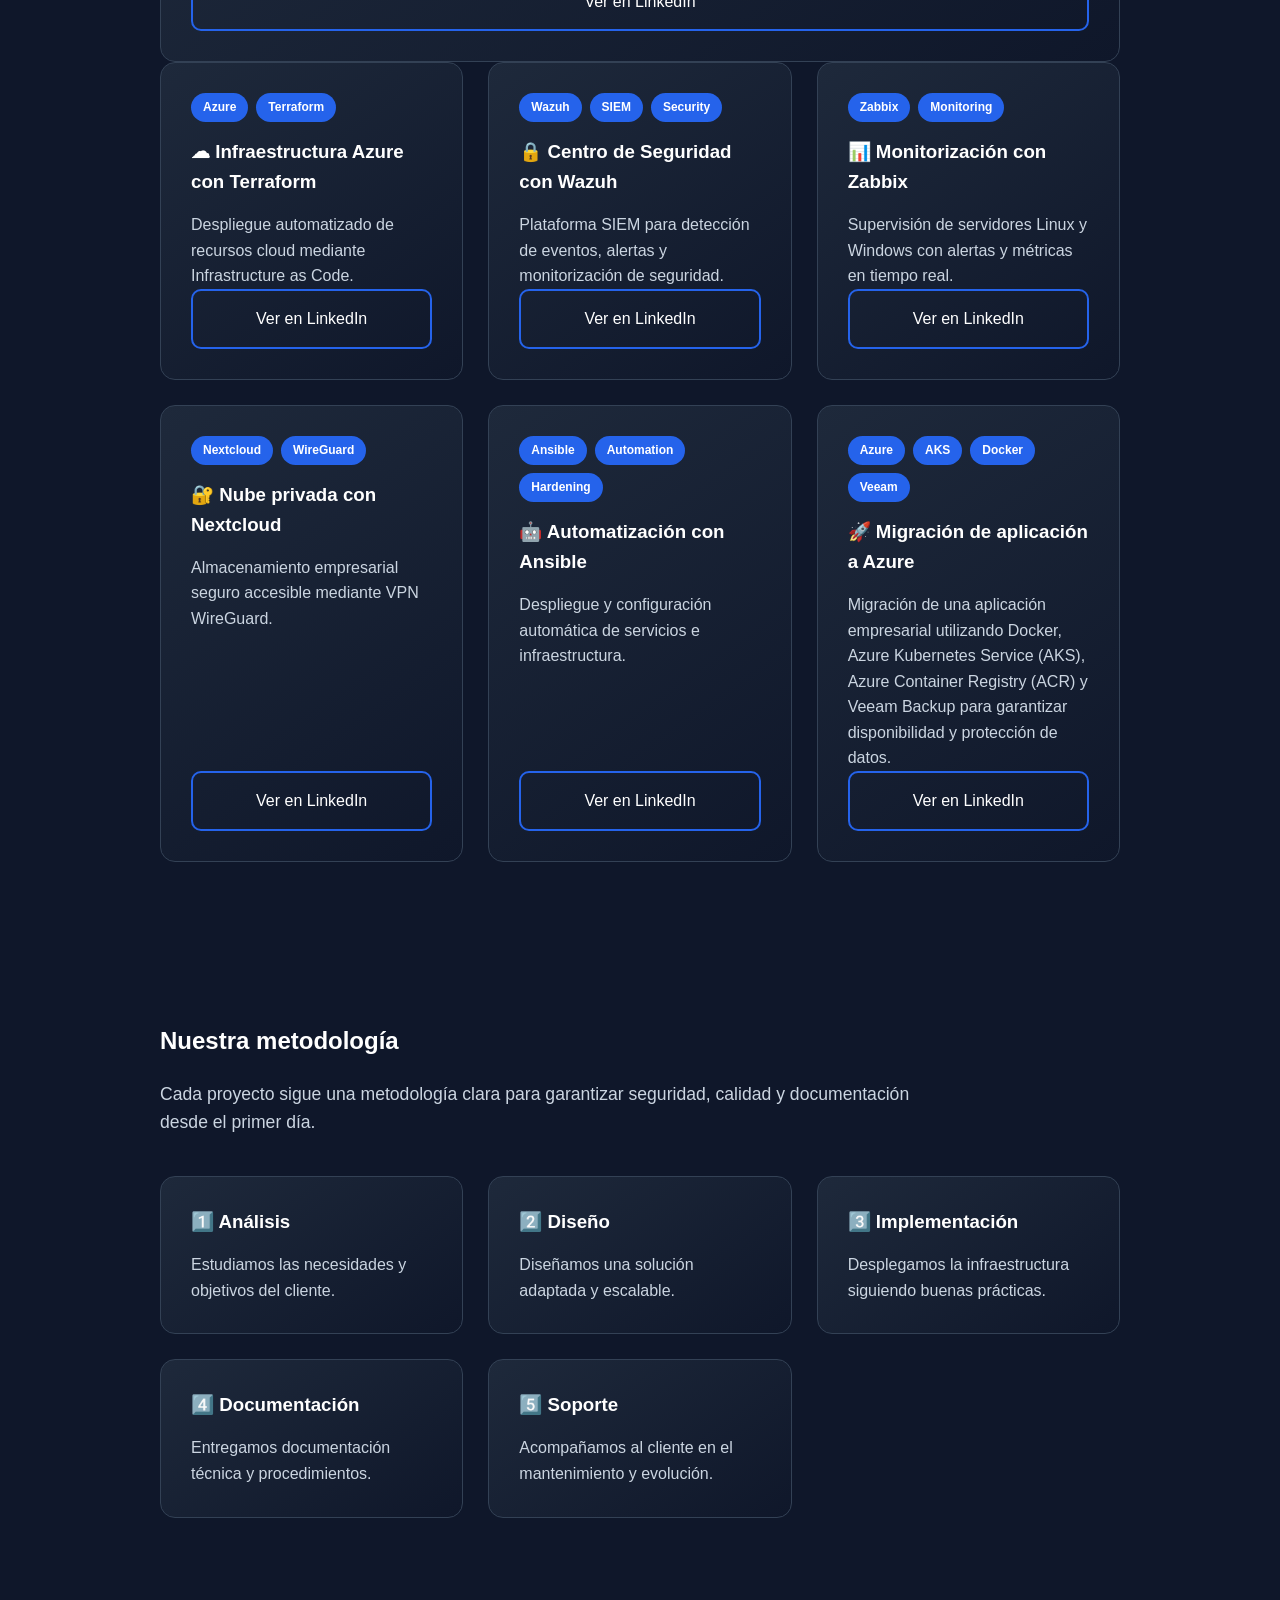
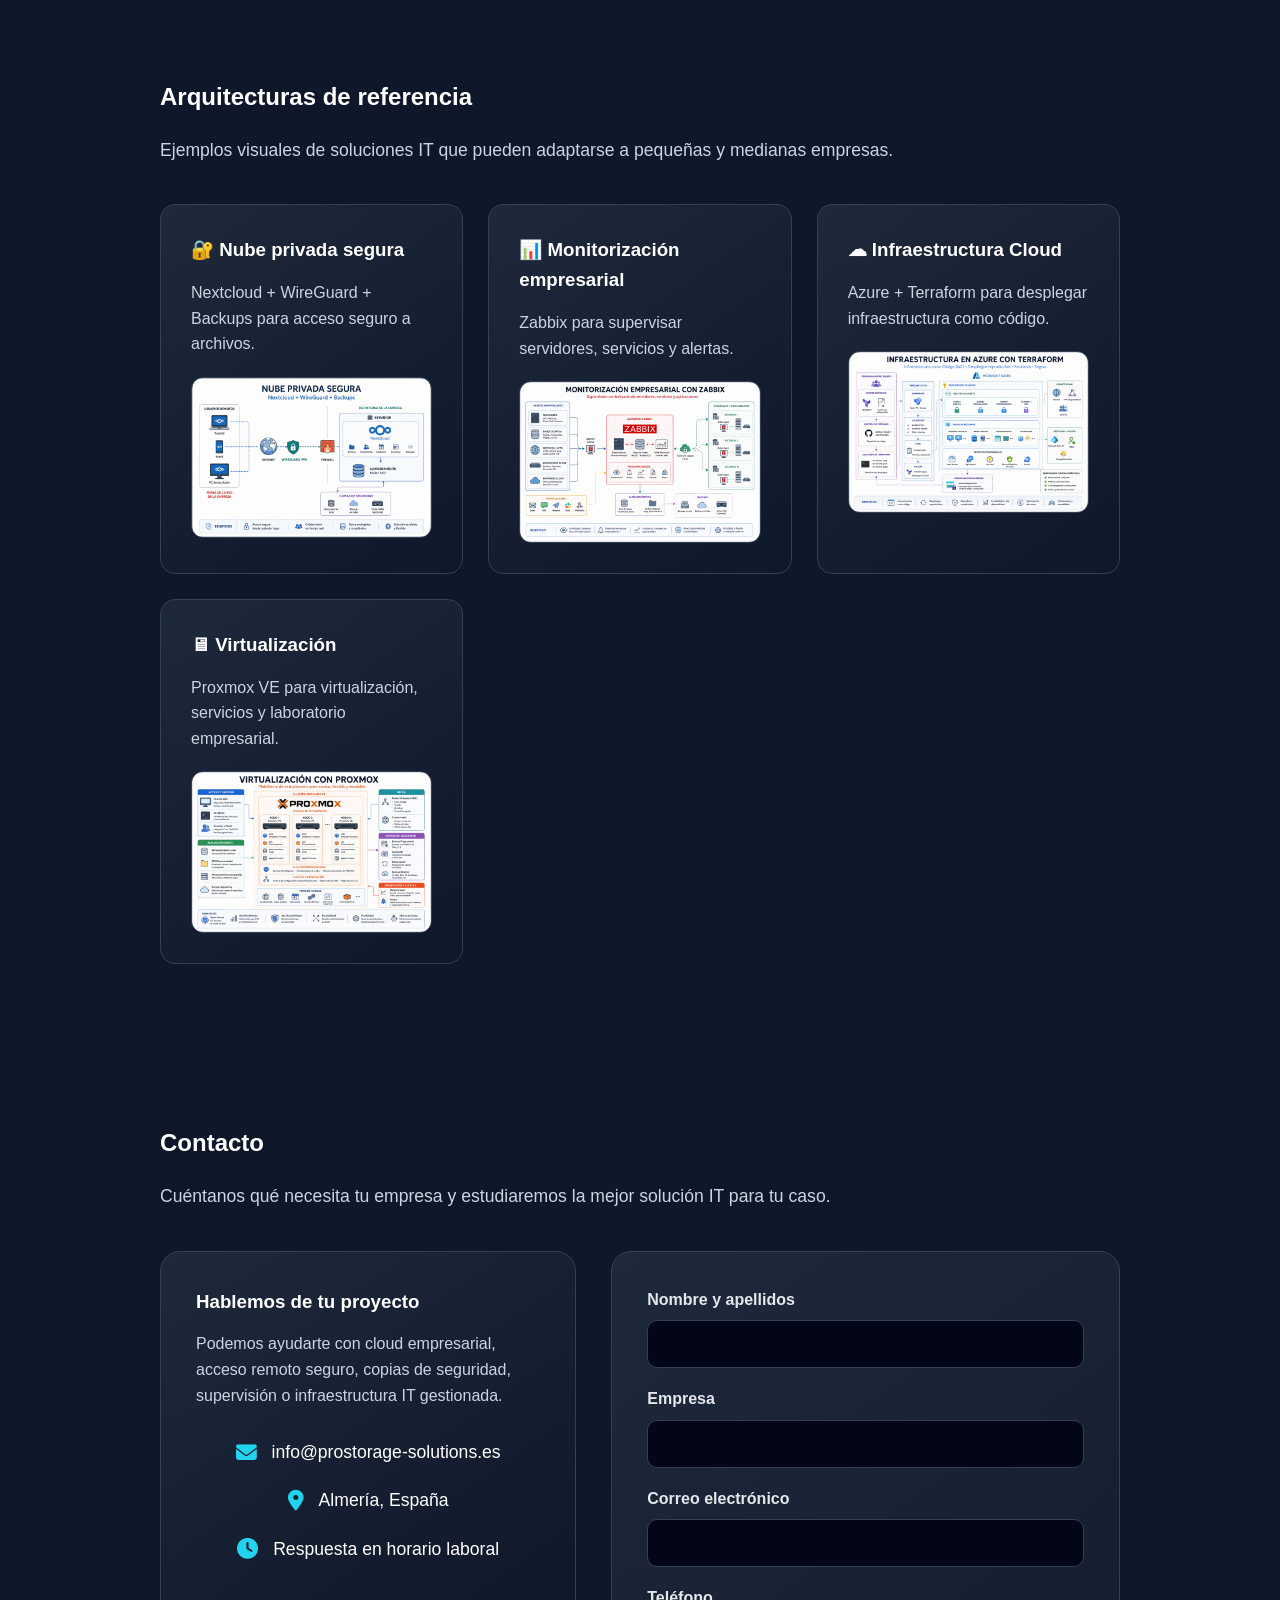
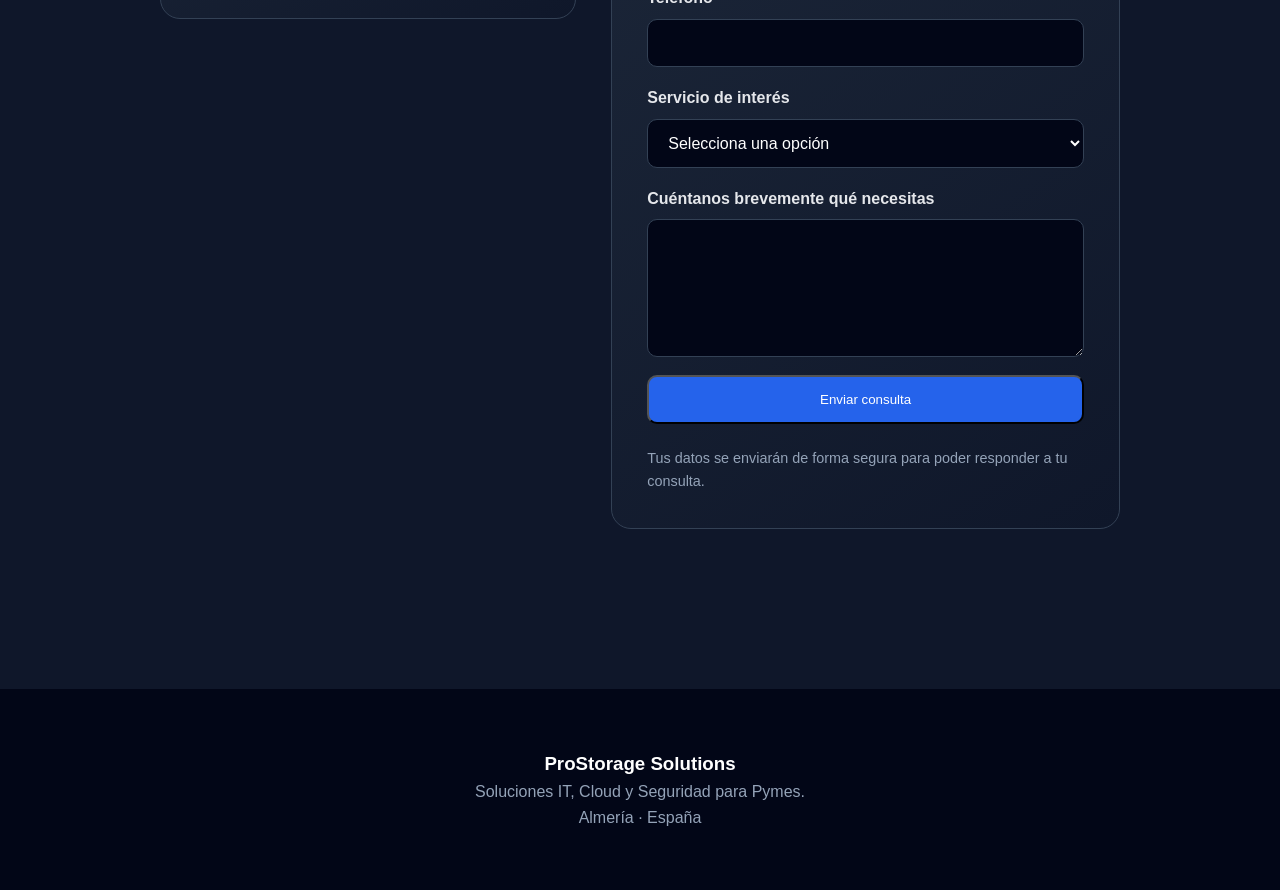
==== commit 67de12b0: "Add Formspree contact form" ====
--- a/index.html
+++ b/index.html
@@ -757,52 +757,58 @@
         </div>
 
         <form class="contact-form"
-              action="mailto:info@prostorage-solutions.es"
-              method="post"
-              enctype="text/plain">
-
-            <div class="form-group">
-                <label for="name">Nombre y apellidos</label>
-                <input type="text" id="name" name="Nombre" required>
-            </div>
-
-            <div class="form-group">
-                <label for="company">Empresa</label>
-                <input type="text" id="company" name="Empresa">
-            </div>
-
-            <div class="form-group">
-                <label for="email">Correo electrónico</label>
-                <input type="email" id="email" name="Email" required>
-            </div>
-
-            <div class="form-group">
-                <label for="service">Servicio de interés</label>
-                <select id="service" name="Servicio">
-                    <option value="">Selecciona una opción</option>
-                    <option value="Cloud Empresarial">Cloud Empresarial</option>
-                    <option value="Seguridad y VPN">Seguridad y VPN</option>
-                    <option value="Backup y Recuperación">Backup y Recuperación</option>
-                    <option value="Supervisión de Infraestructura">Supervisión de Infraestructura</option>
-                    <option value="Infraestructura IT Gestionada">Infraestructura IT Gestionada</option>
-                    <option value="No estoy seguro">No estoy seguro, necesito asesoramiento</option>
-                </select>
-            </div>
-
-            <div class="form-group">
-                <label for="message">Cuéntanos brevemente qué necesitas</label>
-                <textarea id="message" name="Mensaje" rows="6" required></textarea>
-            </div>
-
-            <button type="submit" class="btn-primary">
-                Enviar consulta
-            </button>
-
-            <p class="form-note">
-                Al enviar este formulario se abrirá tu cliente de correo para completar el envío.
-            </p>
-
-        </form>
+      action="https://formspree.io/f/xojzdndj"
+      method="POST">
+
+    <input type="hidden" name="_subject" value="Nueva consulta desde ProStorage Solutions">
+
+    <div class="form-group">
+        <label for="name">Nombre y apellidos</label>
+        <input type="text" id="name" name="Nombre" required>
+    </div>
+
+    <div class="form-group">
+        <label for="company">Empresa</label>
+        <input type="text" id="company" name="Empresa">
+    </div>
+
+    <div class="form-group">
+        <label for="email">Correo electrónico</label>
+        <input type="email" id="email" name="email" required>
+    </div>
+
+    <div class="form-group">
+        <label for="phone">Teléfono</label>
+        <input type="tel" id="phone" name="Telefono">
+    </div>
+
+    <div class="form-group">
+        <label for="service">Servicio de interés</label>
+        <select id="service" name="Servicio">
+            <option value="">Selecciona una opción</option>
+            <option value="Cloud Empresarial">Cloud Empresarial</option>
+            <option value="Seguridad y VPN">Seguridad y VPN</option>
+            <option value="Backup y Recuperación">Backup y Recuperación</option>
+            <option value="Supervisión de Infraestructura">Supervisión de Infraestructura</option>
+            <option value="Infraestructura IT Gestionada">Infraestructura IT Gestionada</option>
+            <option value="No estoy seguro">No estoy seguro, necesito asesoramiento</option>
+        </select>
+    </div>
+
+    <div class="form-group">
+        <label for="message">Cuéntanos brevemente qué necesitas</label>
+        <textarea id="message" name="Mensaje" rows="6" required></textarea>
+    </div>
+
+    <button type="submit" class="btn-primary">
+        Enviar consulta
+    </button>
+
+    <p class="form-note">
+        Tus datos se enviarán de forma segura para poder responder a tu consulta.
+    </p>
+
+</form>
 
     </div>
 
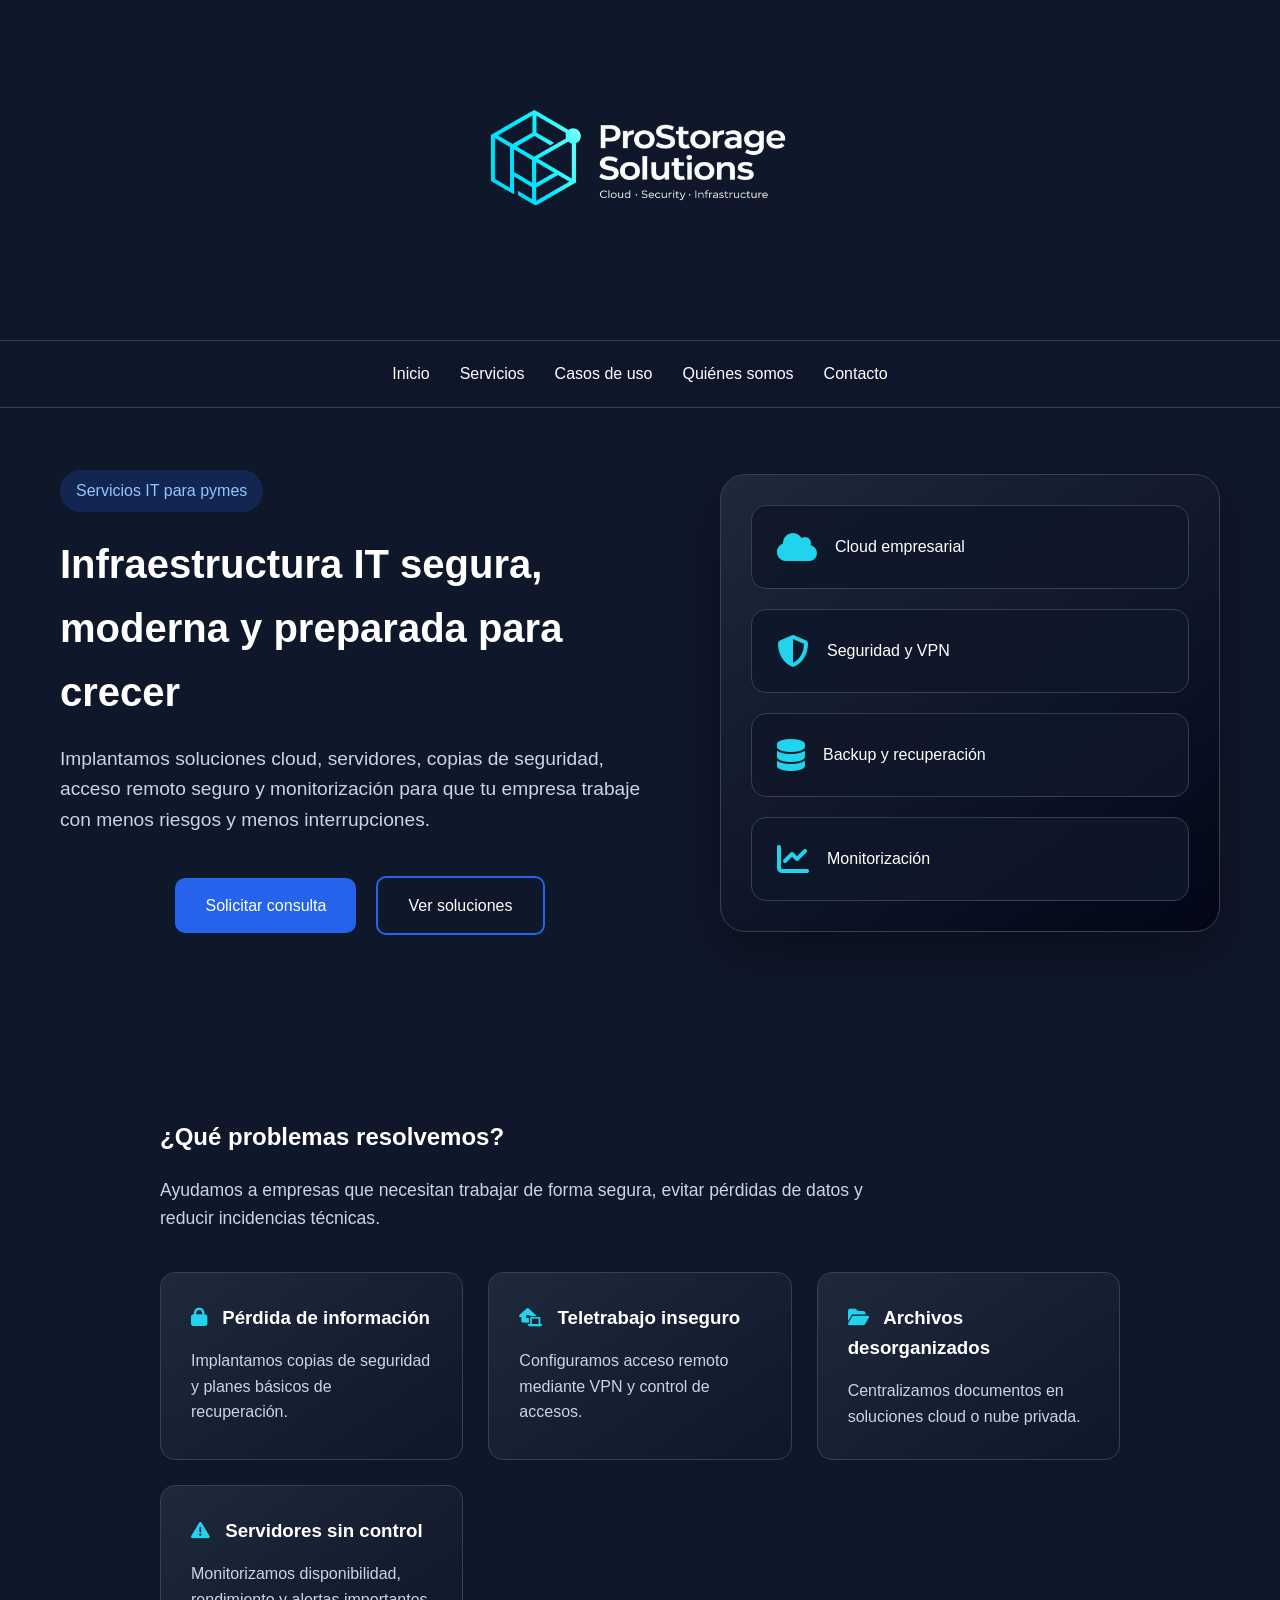
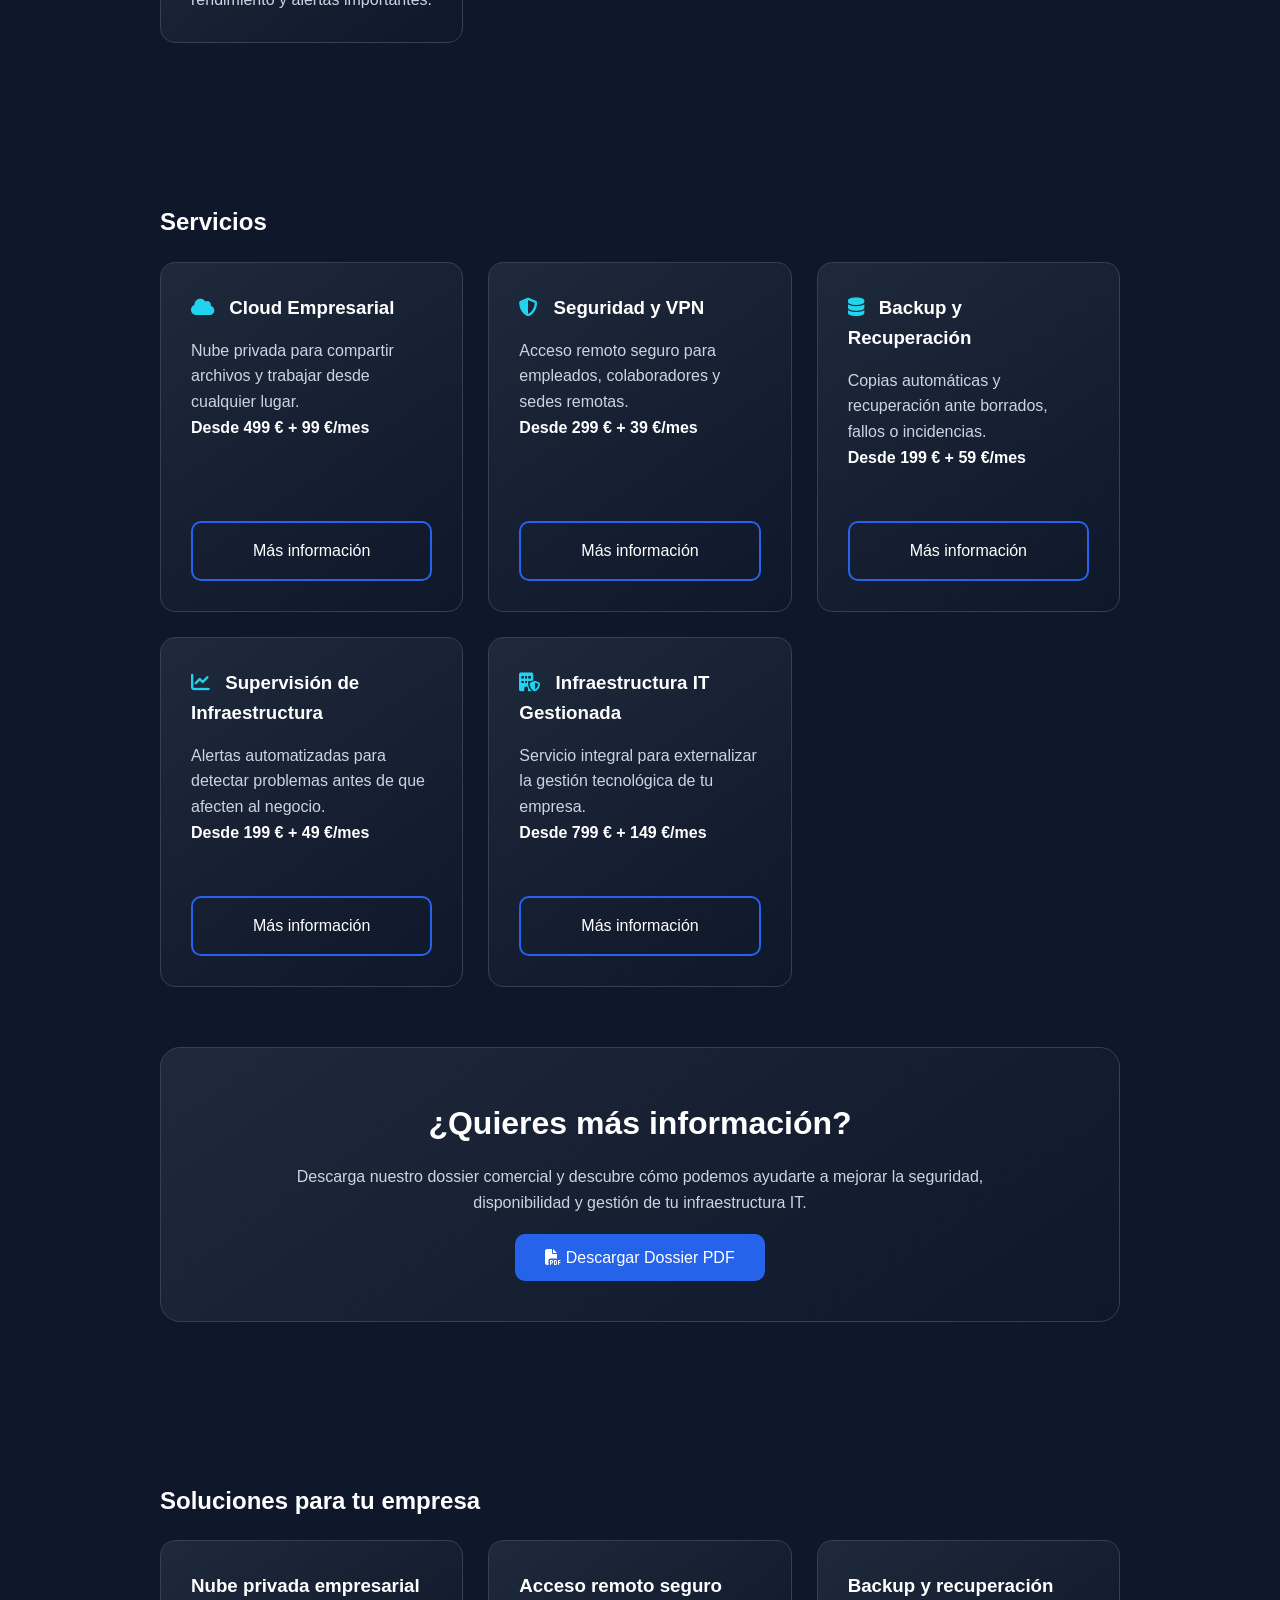
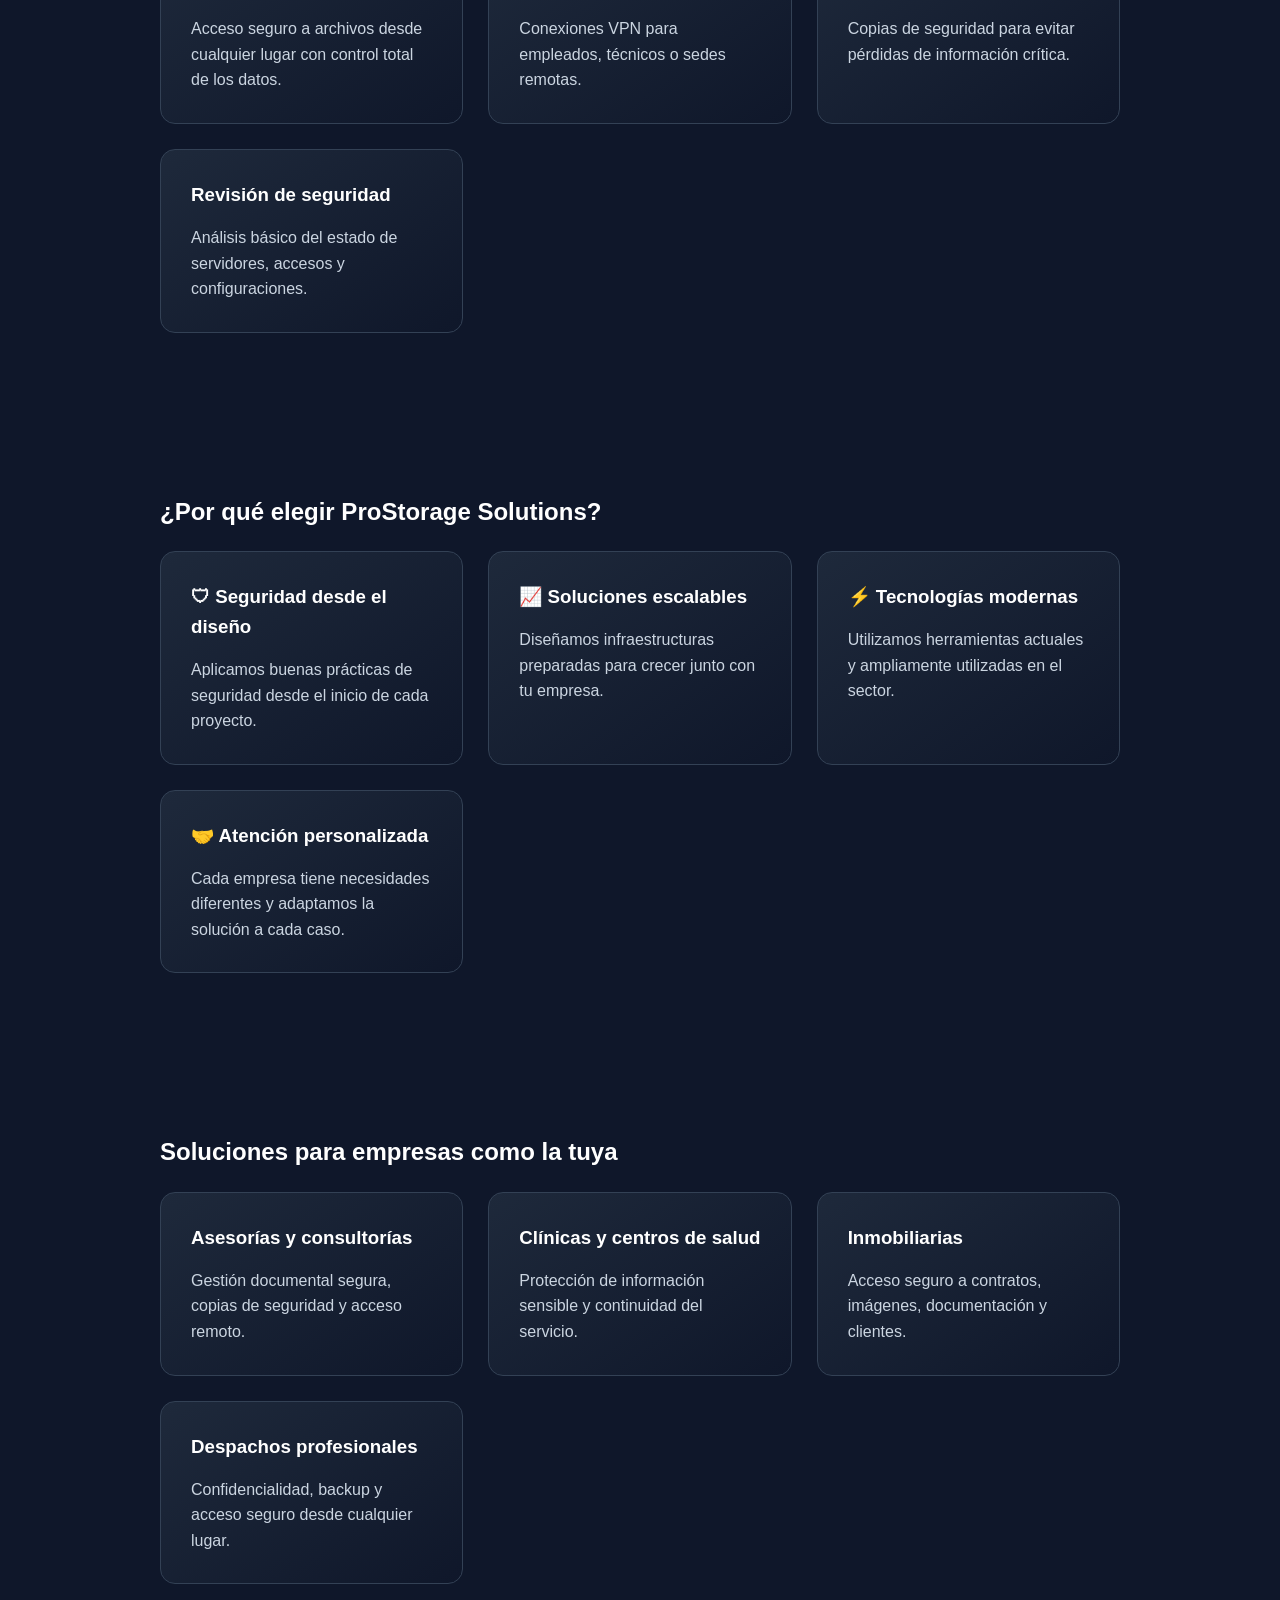
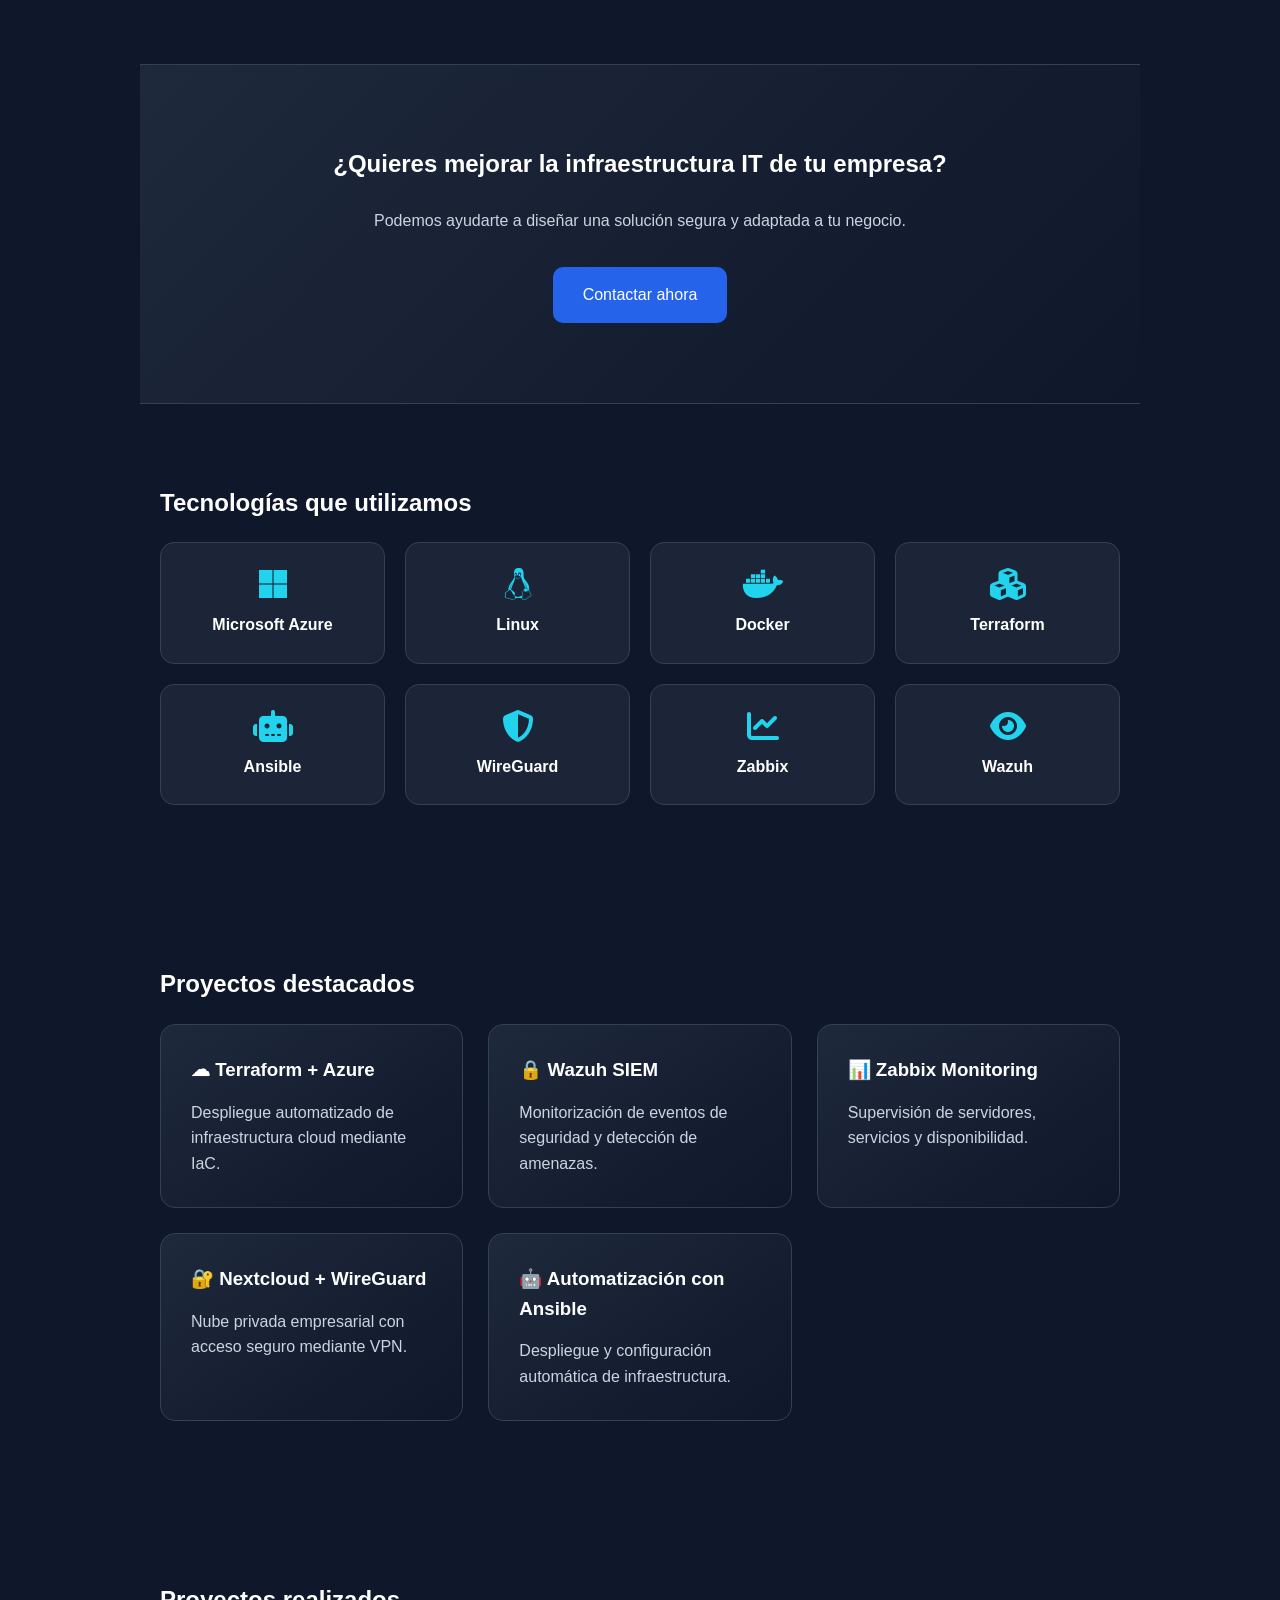
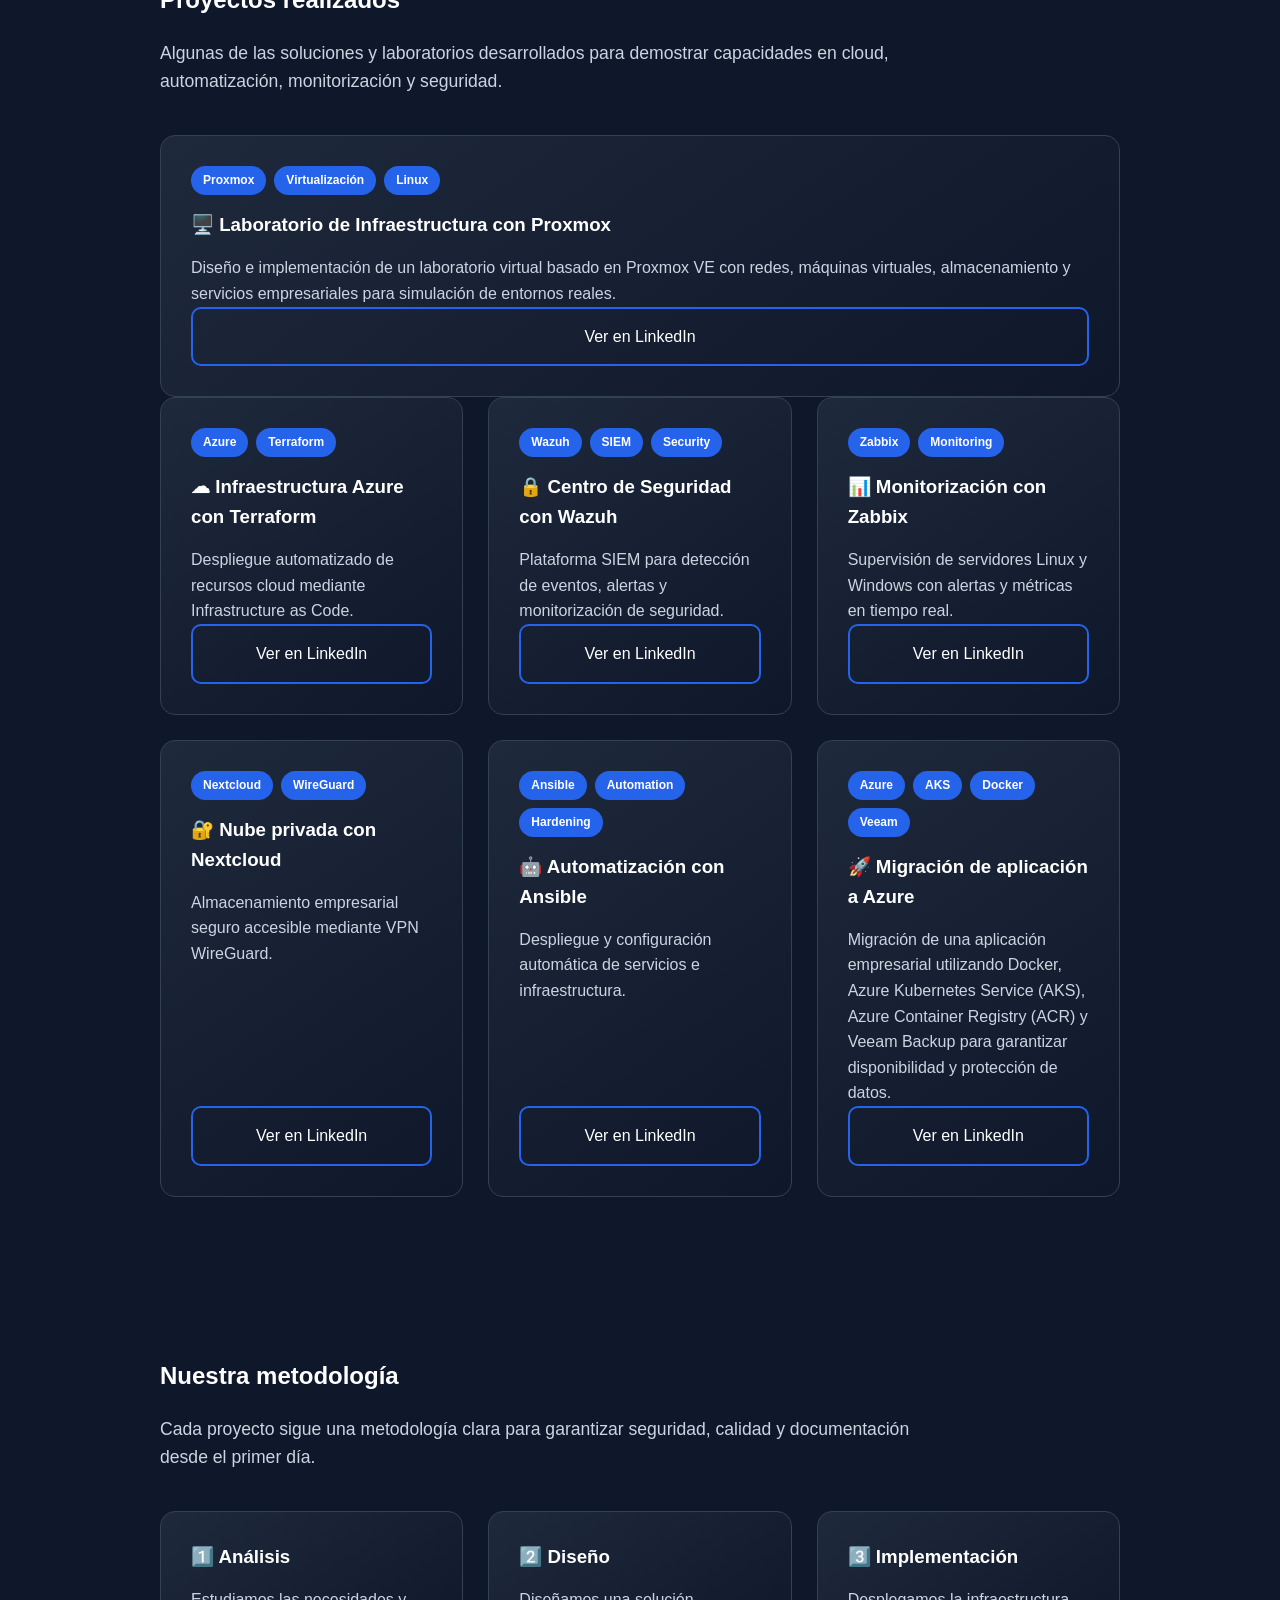
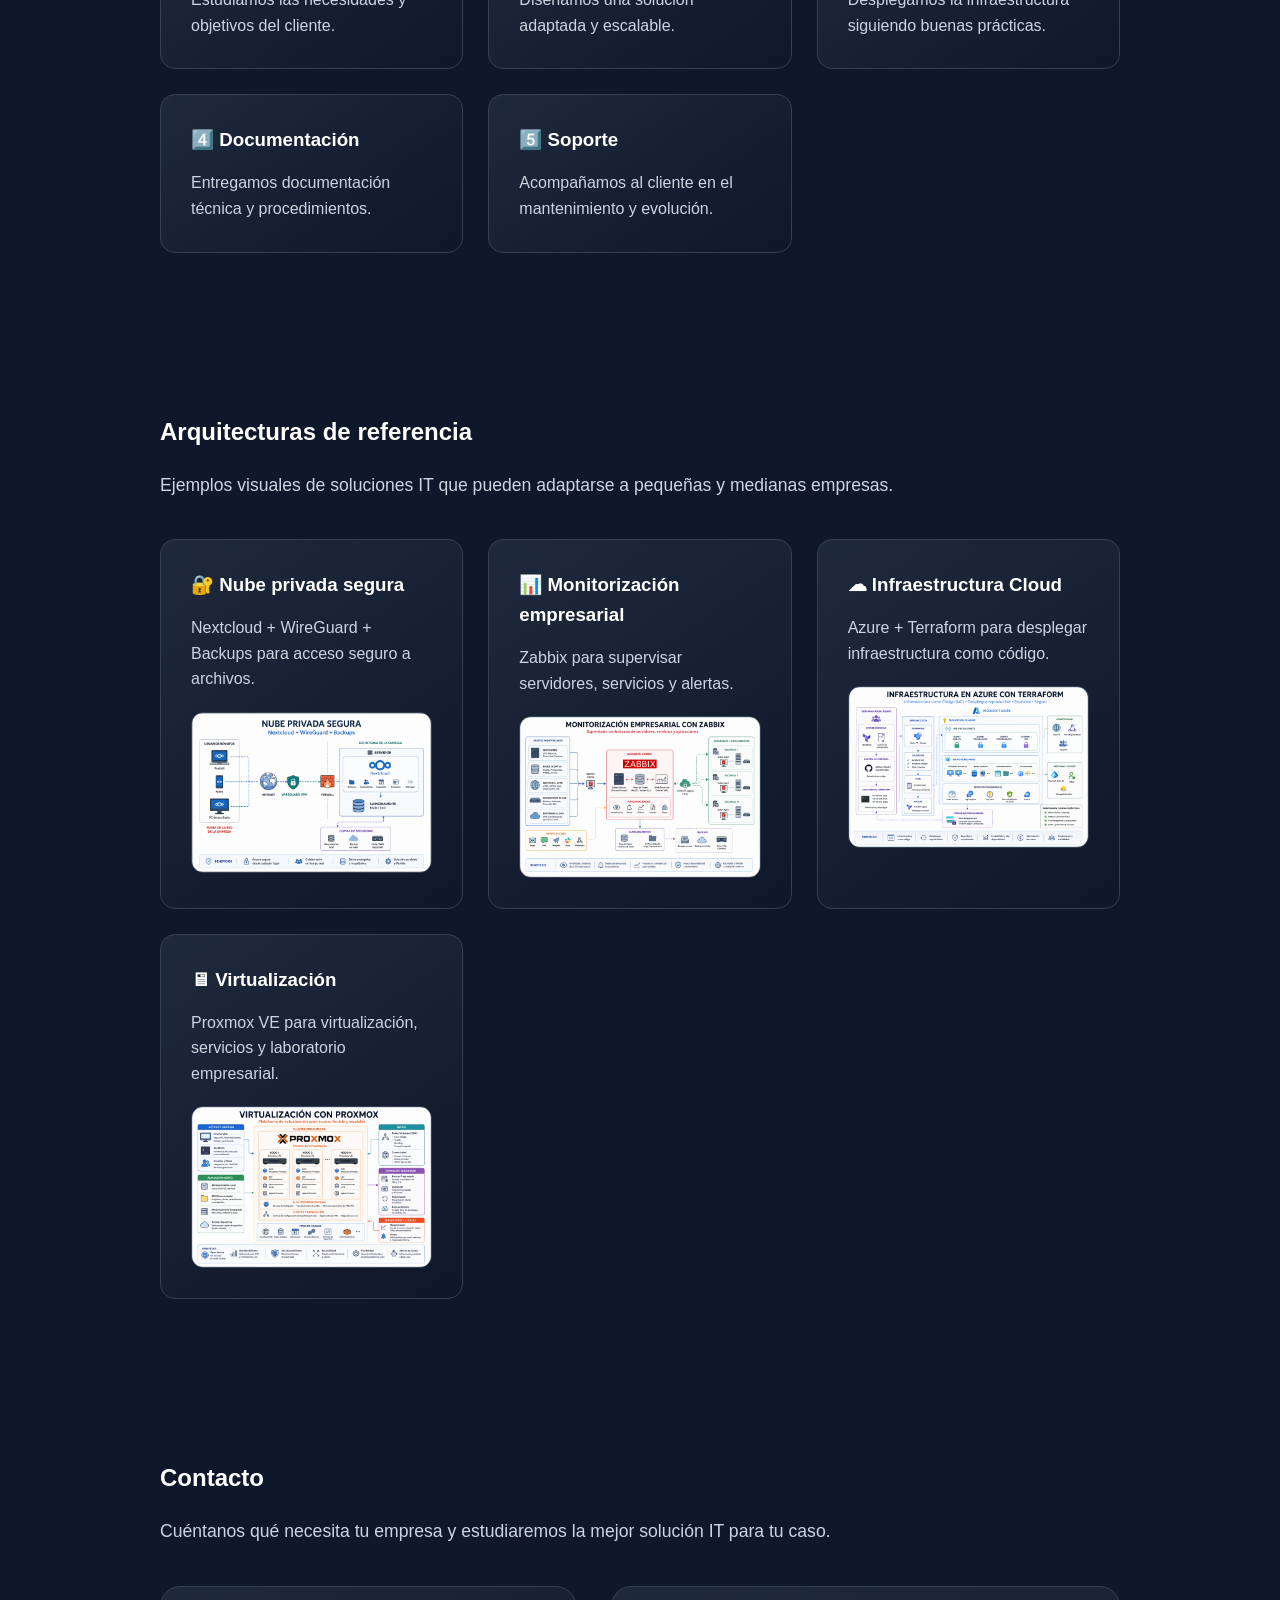
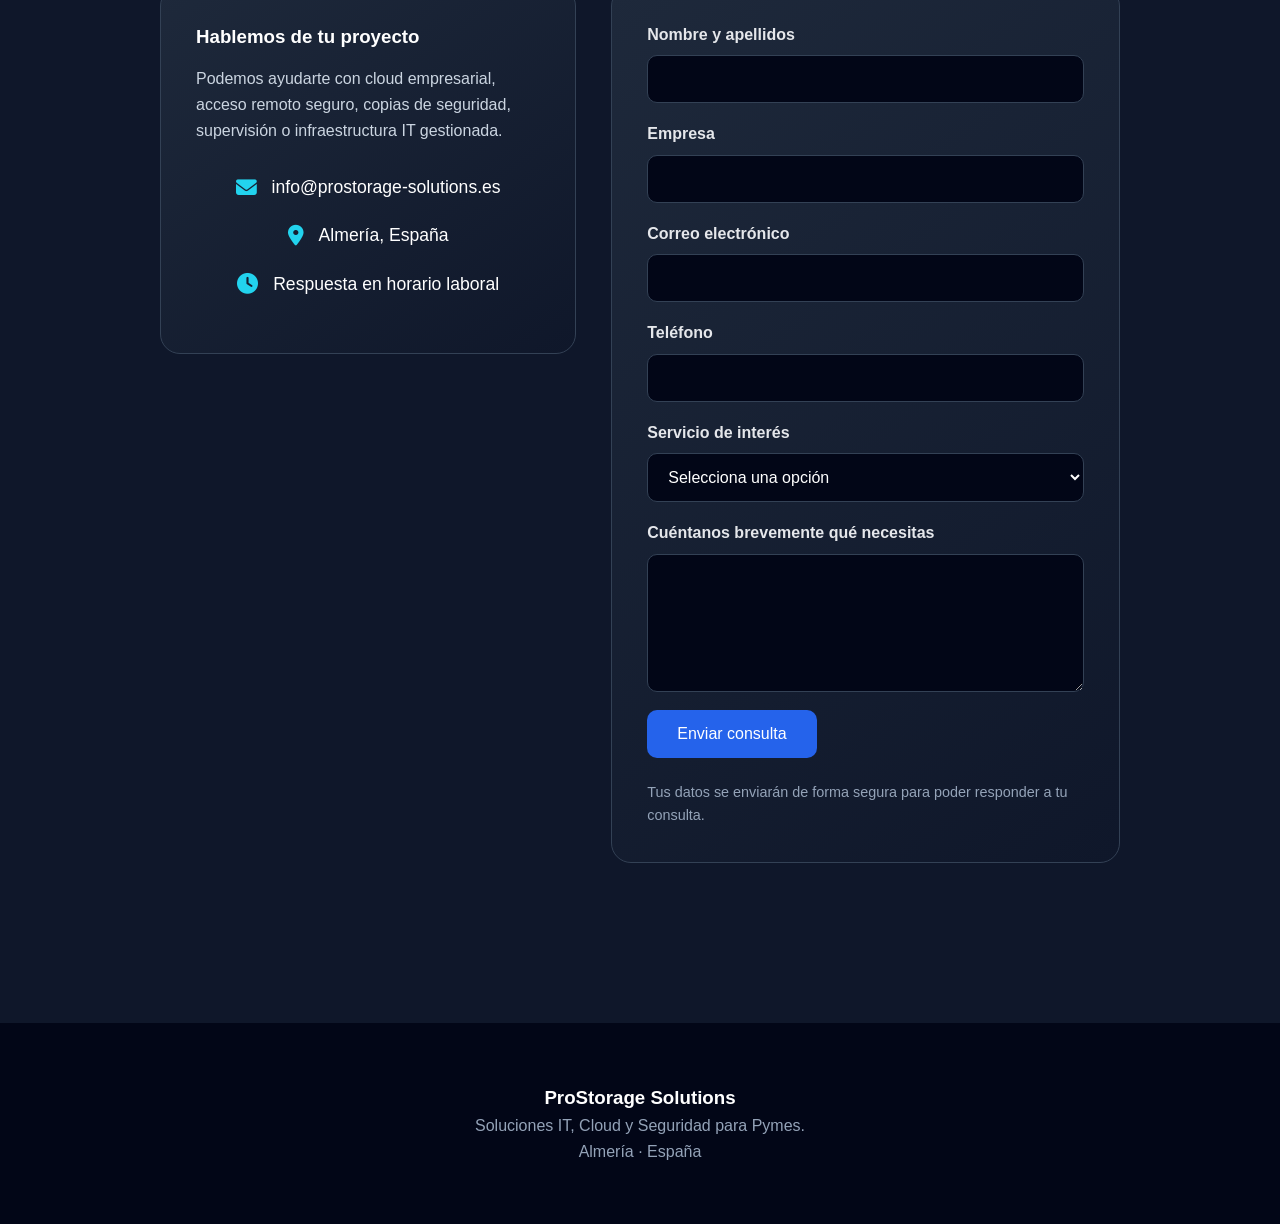
==== commit 614012e9: "Add legal pages, founder profile, dossier download and contact improvements" ====
--- a/index.html
+++ b/index.html
@@ -80,13 +80,11 @@
 </header>
 
 <nav>
-    <a href="#services">Servicios</a>
-    <a href="#solutions">Soluciones</a>
-    <a href="#trust">Confianza</a>
-    <a href="#projects">Proyectos</a>
-    <a href="#process">Metodología</a>
-    <a href="#architectures">Arquitecturas</a>
-    <a href="#contact">Contacto</a>
+    <a href="index.html">Inicio</a>
+    <a href="index.html#services">Servicios</a>
+    <a href="index.html#use-cases">Casos de uso</a>
+    <a href="quienes-somos.html">Quiénes somos</a>
+    <a href="index.html#contact">Contacto</a>
 </nav>
 
 <section id="hero">
@@ -265,7 +263,25 @@
         </div>
 
     </div>
-
+    <div class="dossier-section">
+
+    <h3>¿Quieres más información?</h3>
+
+    <p>
+        Descarga nuestro dossier comercial y descubre cómo podemos ayudarte
+        a mejorar la seguridad, disponibilidad y gestión de tu infraestructura IT.
+    </p>
+
+    <a href="docs/ProStorage-Dossier.pdf"
+       target="_blank"
+       class="btn-primary">
+
+       <i class="fa-solid fa-file-pdf"></i>
+       Descargar Dossier PDF
+
+    </a>
+
+    </div>
 </section>
 
 <section id="solutions">
--- a/css/style.css
+++ b/css/style.css
@@ -814,4 +814,387 @@
     .contact-layout{
         grid-template-columns:1fr;
     }
+}
+
+.contact-layout{
+    display:grid;
+    grid-template-columns:0.9fr 1.1fr;
+    gap:35px;
+    align-items:start;
+    margin-top:40px;
+}
+
+.contact-info-card,
+.contact-form{
+    background:linear-gradient(145deg,#1e293b,#0f172a);
+    border:1px solid #334155;
+    border-radius:20px;
+    padding:35px;
+}
+
+.contact-info-card h3{
+    margin-bottom:15px;
+}
+
+.contact-info-card p{
+    color:#cbd5e1;
+    margin-bottom:30px;
+}
+
+.contact-form{
+    display:flex;
+    flex-direction:column;
+    gap:18px;
+}
+
+.form-group{
+    display:flex;
+    flex-direction:column;
+    gap:8px;
+}
+
+.form-group label{
+    font-weight:600;
+    color:#e5e7eb;
+}
+
+.form-group input,
+.form-group select,
+.form-group textarea{
+    width:100%;
+    padding:14px 16px;
+    border-radius:10px;
+    border:1px solid #334155;
+    background:#020617;
+    color:white;
+    font-size:1rem;
+    font-family:Arial, sans-serif;
+}
+
+.form-group input:focus,
+.form-group select:focus,
+.form-group textarea:focus{
+    outline:none;
+    border-color:#22d3ee;
+    box-shadow:0 0 0 3px rgba(34,211,238,0.15);
+}
+
+.form-group textarea{
+    resize:vertical;
+}
+
+.form-note{
+    color:#94a3b8;
+    font-size:0.9rem;
+}
+
+.contact-form .btn-primary{
+    border:none;
+    cursor:pointer;
+    font-size:1rem;
+}
+
+@media (max-width:768px){
+    .contact-layout{
+        grid-template-columns:1fr;
+    }
+}
+
+/* CORRECCIÓN HERO LINKS */
+#hero .hero-panel a.panel-card {
+    text-decoration: none !important;
+    color: white !important;
+}
+
+#hero .hero-panel a.panel-card span {
+    color: white !important;
+    text-decoration: none !important;
+}
+
+#hero .hero-panel a.panel-card:visited,
+#hero .hero-panel a.panel-card:active {
+    color: white !important;
+}
+
+/* CORRECCIÓN FORMULARIO CONTACTO */
+#contact .contact-layout {
+    display: grid !important;
+    grid-template-columns: 0.9fr 1.1fr;
+    gap: 35px;
+    align-items: start;
+    margin-top: 40px;
+}
+
+#contact .contact-info-card,
+#contact .contact-form {
+    background: linear-gradient(145deg, #1e293b, #0f172a);
+    border: 1px solid #334155;
+    border-radius: 20px;
+    padding: 35px;
+}
+
+#contact .contact-form {
+    display: flex !important;
+    flex-direction: column;
+    gap: 18px;
+}
+
+#contact .form-group {
+    display: flex !important;
+    flex-direction: column;
+    gap: 8px;
+}
+
+#contact .form-group input,
+#contact .form-group select,
+#contact .form-group textarea {
+    width: 100% !important;
+    padding: 14px 16px;
+    border-radius: 10px;
+    border: 1px solid #334155;
+    background: #020617;
+    color: white;
+    font-size: 1rem;
+    font-family: Arial, sans-serif;
+}
+
+#contact .form-group label {
+    font-weight: 600;
+    color: #e5e7eb;
+}
+
+#contact .contact-form button {
+    border: none;
+    cursor: pointer;
+    font-size: 1rem;
+    width: fit-content;
+}
+
+#contact .form-note {
+    color: #94a3b8;
+    font-size: 0.9rem;
+}
+
+@media (max-width: 768px) {
+    #contact .contact-layout {
+        grid-template-columns: 1fr !important;
+    }
+}
+
+.founder-card{
+    display:grid;
+    grid-template-columns:280px 1fr;
+    gap:35px;
+    align-items:center;
+    background:linear-gradient(145deg,#1e293b,#0f172a);
+    border:1px solid #334155;
+    border-radius:24px;
+    padding:35px;
+}
+
+.founder-photo img{
+    width:100%;
+    border-radius:20px;
+    border:1px solid #334155;
+}
+
+.founder-content h3{
+    font-size:2rem;
+    margin-bottom:15px;
+}
+
+.founder-content p{
+    color:#cbd5e1;
+    margin-bottom:18px;
+}
+
+.founder-tags{
+    display:flex;
+    flex-wrap:wrap;
+    gap:10px;
+    margin-top:20px;
+}
+
+.founder-tags span{
+    background:rgba(37,99,235,0.2);
+    color:#93c5fd;
+    padding:8px 14px;
+    border-radius:999px;
+    font-size:0.9rem;
+    font-weight:600;
+}
+
+@media(max-width:768px){
+    .founder-card{
+        grid-template-columns:1fr;
+    }
+}
+
+.about-header{
+    max-width:900px;
+    margin:0 auto;
+    padding:100px 20px 60px;
+    text-align:center;
+}
+
+.about-header h1{
+    font-size:3.5rem;
+    line-height:1.2;
+    margin-bottom:25px;
+}
+
+.about-header p{
+    color:#cbd5e1;
+    font-size:1.25rem;
+    max-width:750px;
+    margin:0 auto;
+}
+
+@media(max-width:768px){
+    .about-header h1{
+        font-size:2.4rem;
+    }
+}
+
+.dossier-section{
+
+    margin-top:60px;
+
+    text-align:center;
+
+    padding:50px;
+
+    border:1px solid #334155;
+
+    border-radius:20px;
+
+    background:linear-gradient(
+        145deg,
+        #1e293b,
+        #0f172a
+    );
+}
+
+.dossier-section h3{
+
+    margin-bottom:15px;
+
+    font-size:2rem;
+}
+
+.dossier-section p{
+
+    max-width:700px;
+
+    margin:0 auto 30px auto;
+
+    color:#cbd5e1;
+}
+
+.custom-list{
+    margin:15px 0;
+    padding-left:20px;
+    color:#cbd5e1;
+}
+
+.custom-list li{
+    margin-bottom:8px;
+}
+
+.stats-section{
+    display:grid;
+    grid-template-columns:repeat(4, 220px);
+    justify-content:center;
+    gap:25px;
+
+    padding-top:0 !important;
+    padding-bottom:40px !important;
+
+    margin-top:-40px;
+    margin-bottom:40px;
+}
+
+.stat-card{
+
+    background:linear-gradient(
+        145deg,
+        rgba(30,41,59,.9),
+        rgba(15,23,42,.95)
+    );
+
+    border:1px solid rgba(59,130,246,.2);
+
+    border-radius:18px;
+
+    padding:35px 25px;
+
+    text-align:center;
+}
+
+.stat-card h3{
+
+    font-size:3rem;
+    color:#3b82f6;
+    margin-bottom:10px;
+}
+
+.stat-card span{
+
+    color:#cbd5e1;
+    font-size:1rem;
+}
+
+.founder-links{
+    margin-top:25px;
+}
+
+.founder-links a{
+    display:inline-flex;
+    align-items:center;
+    gap:10px;
+}
+
+.legal-page{
+    max-width:900px;
+    margin:0 auto;
+    padding:90px 20px;
+}
+
+.legal-page h1{
+    font-size:3rem;
+    margin:20px 0 30px;
+}
+
+.legal-page h2{
+    margin-top:35px;
+    margin-bottom:15px;
+}
+
+.legal-page p{
+    color:#cbd5e1;
+    margin-bottom:15px;
+}
+
+.footer-links{
+    margin-top:20px;
+    display:flex;
+    justify-content:center;
+    gap:25px;
+    flex-wrap:wrap;
+}
+
+.footer-links a{
+    color:#cbd5e1;
+    text-decoration:none;
+    transition:.3s;
+}
+
+.footer-links a:hover{
+    color:#3b82f6;
+}
+
+.footer-copy{
+    margin-top:20px;
+    font-size:.9rem;
+    opacity:.7;
 }
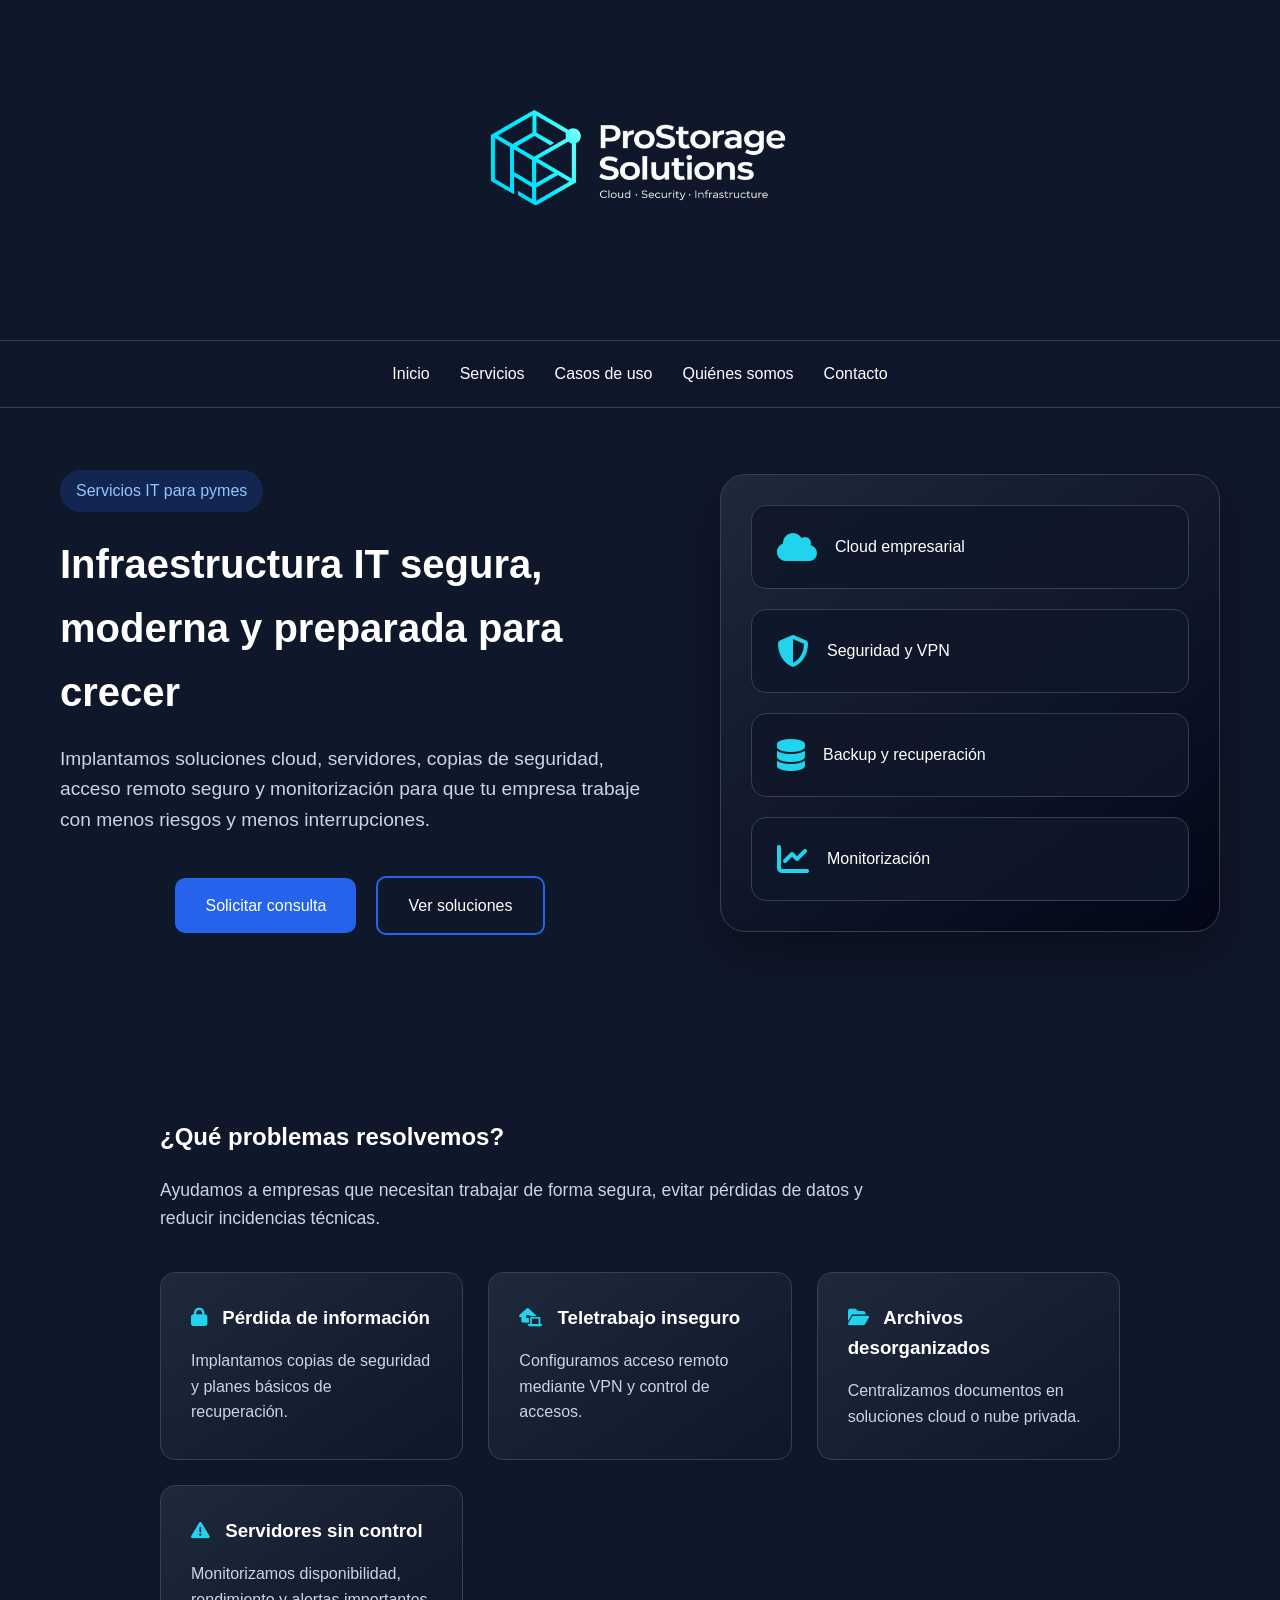
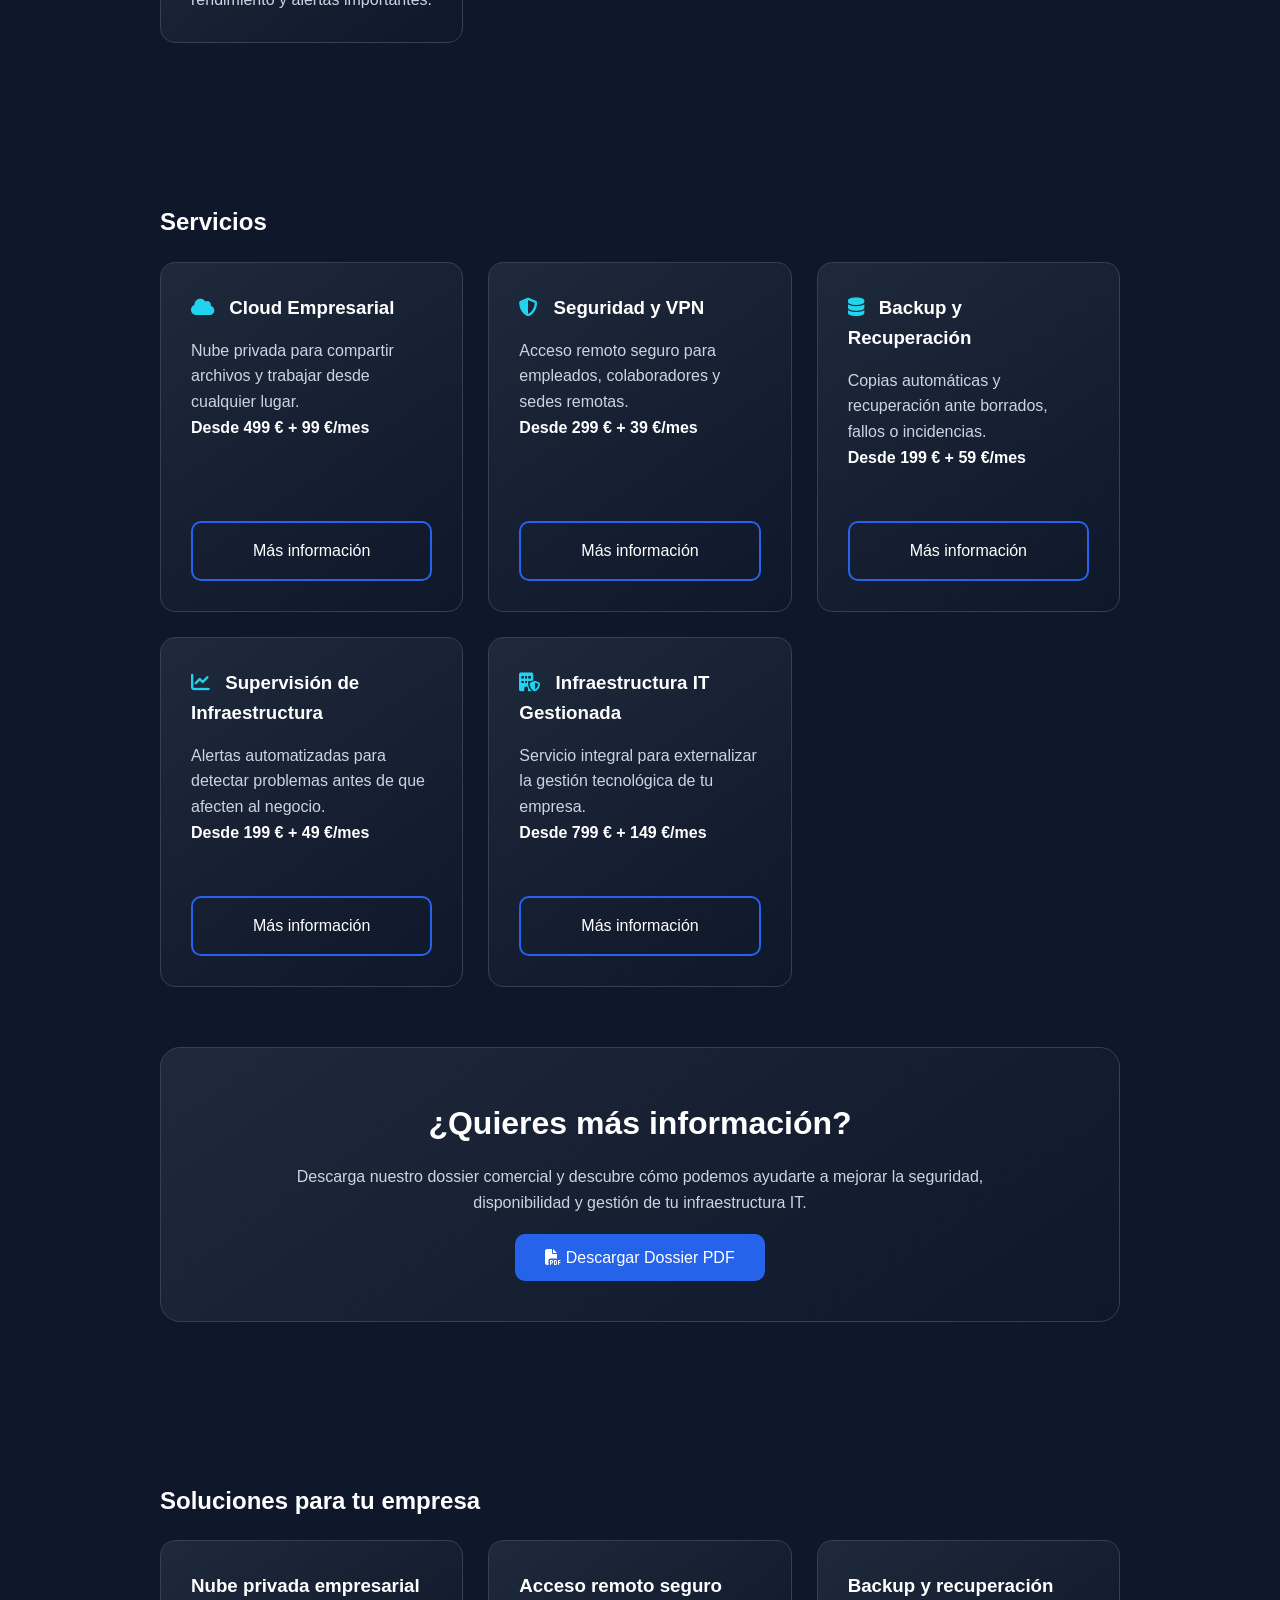
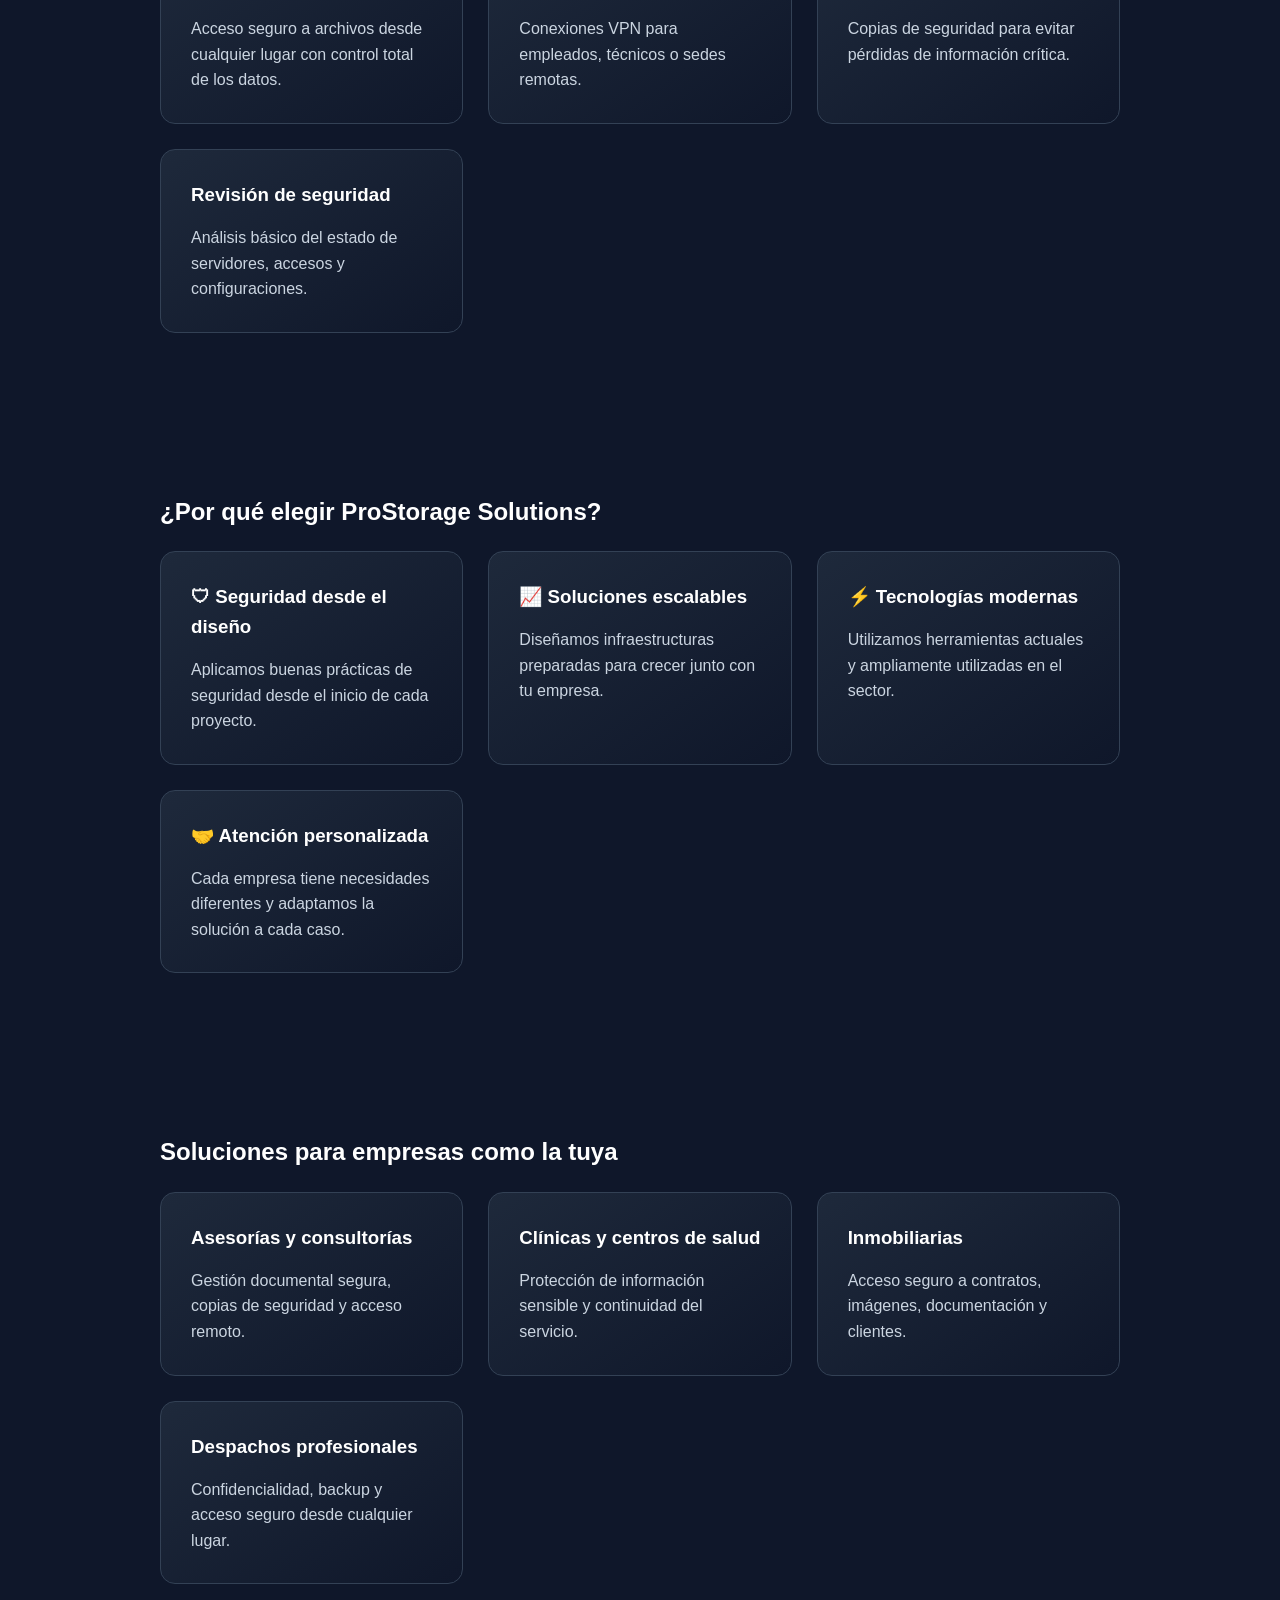
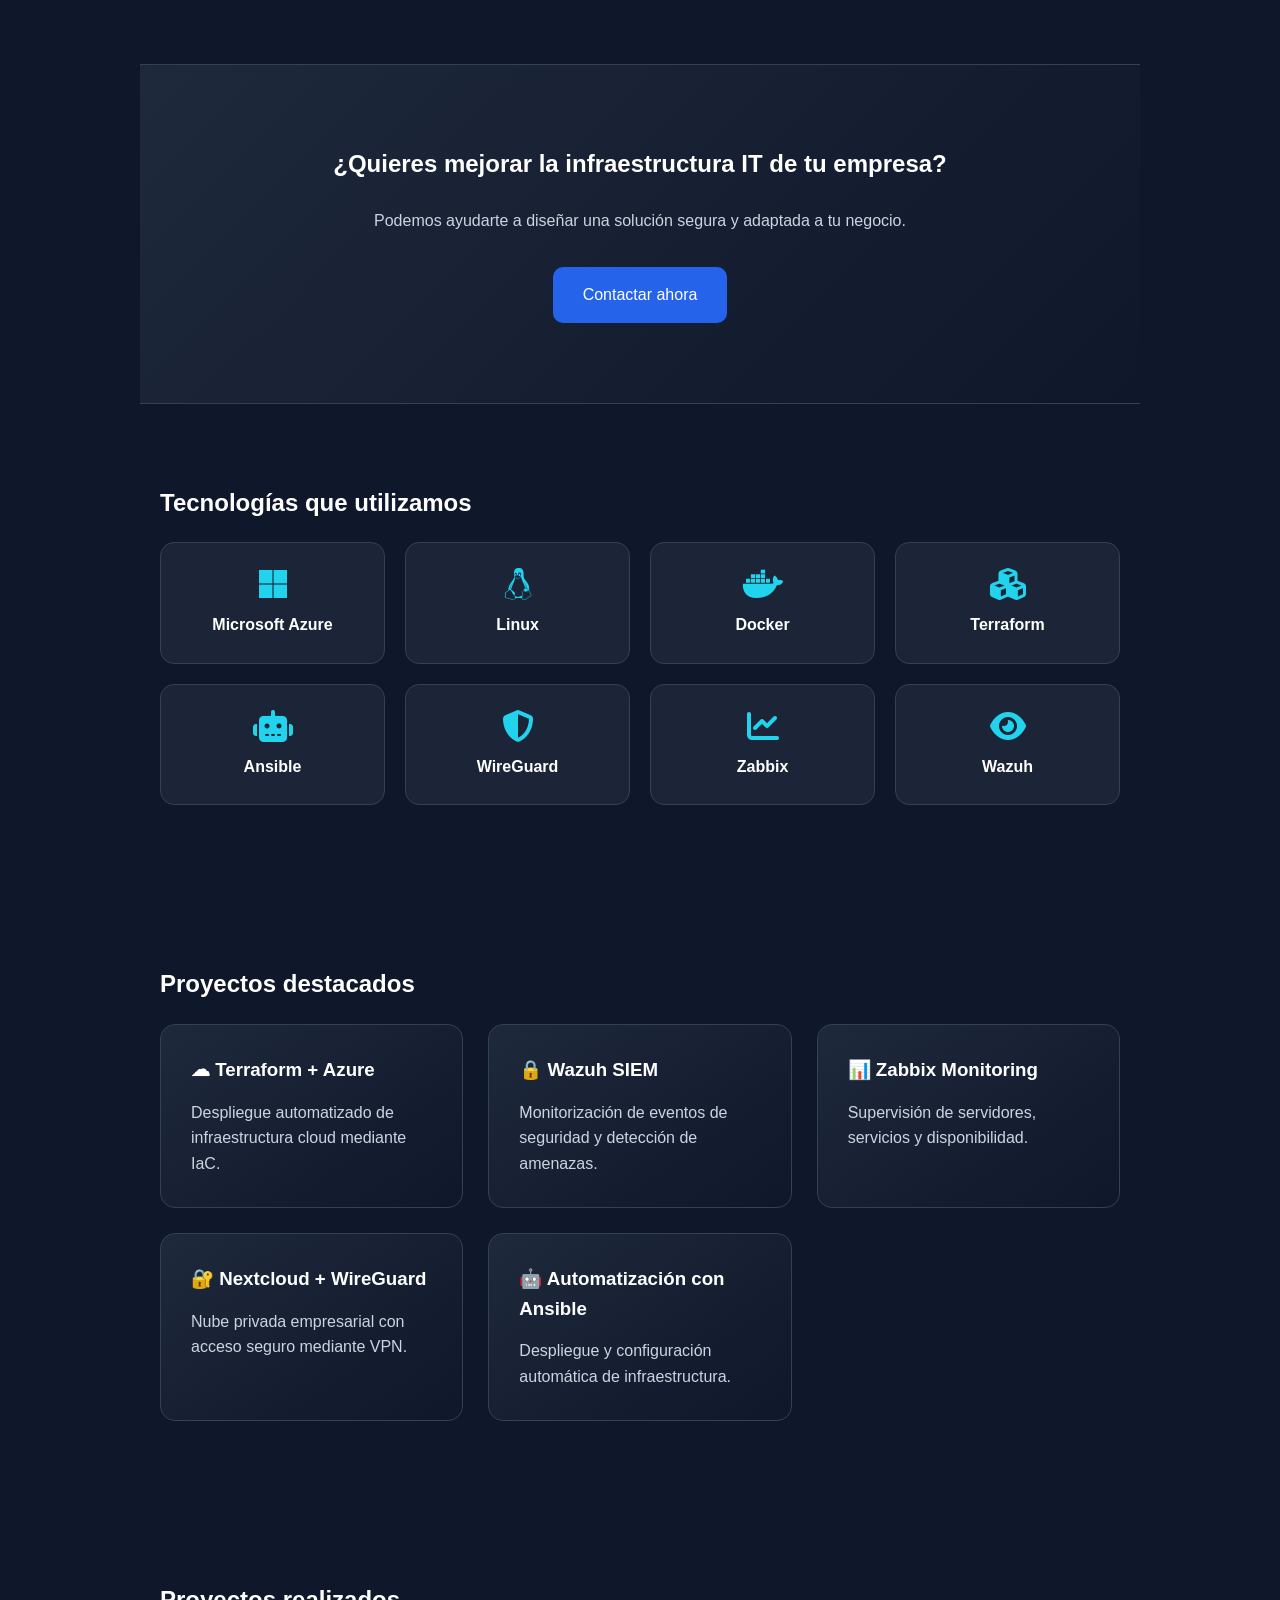
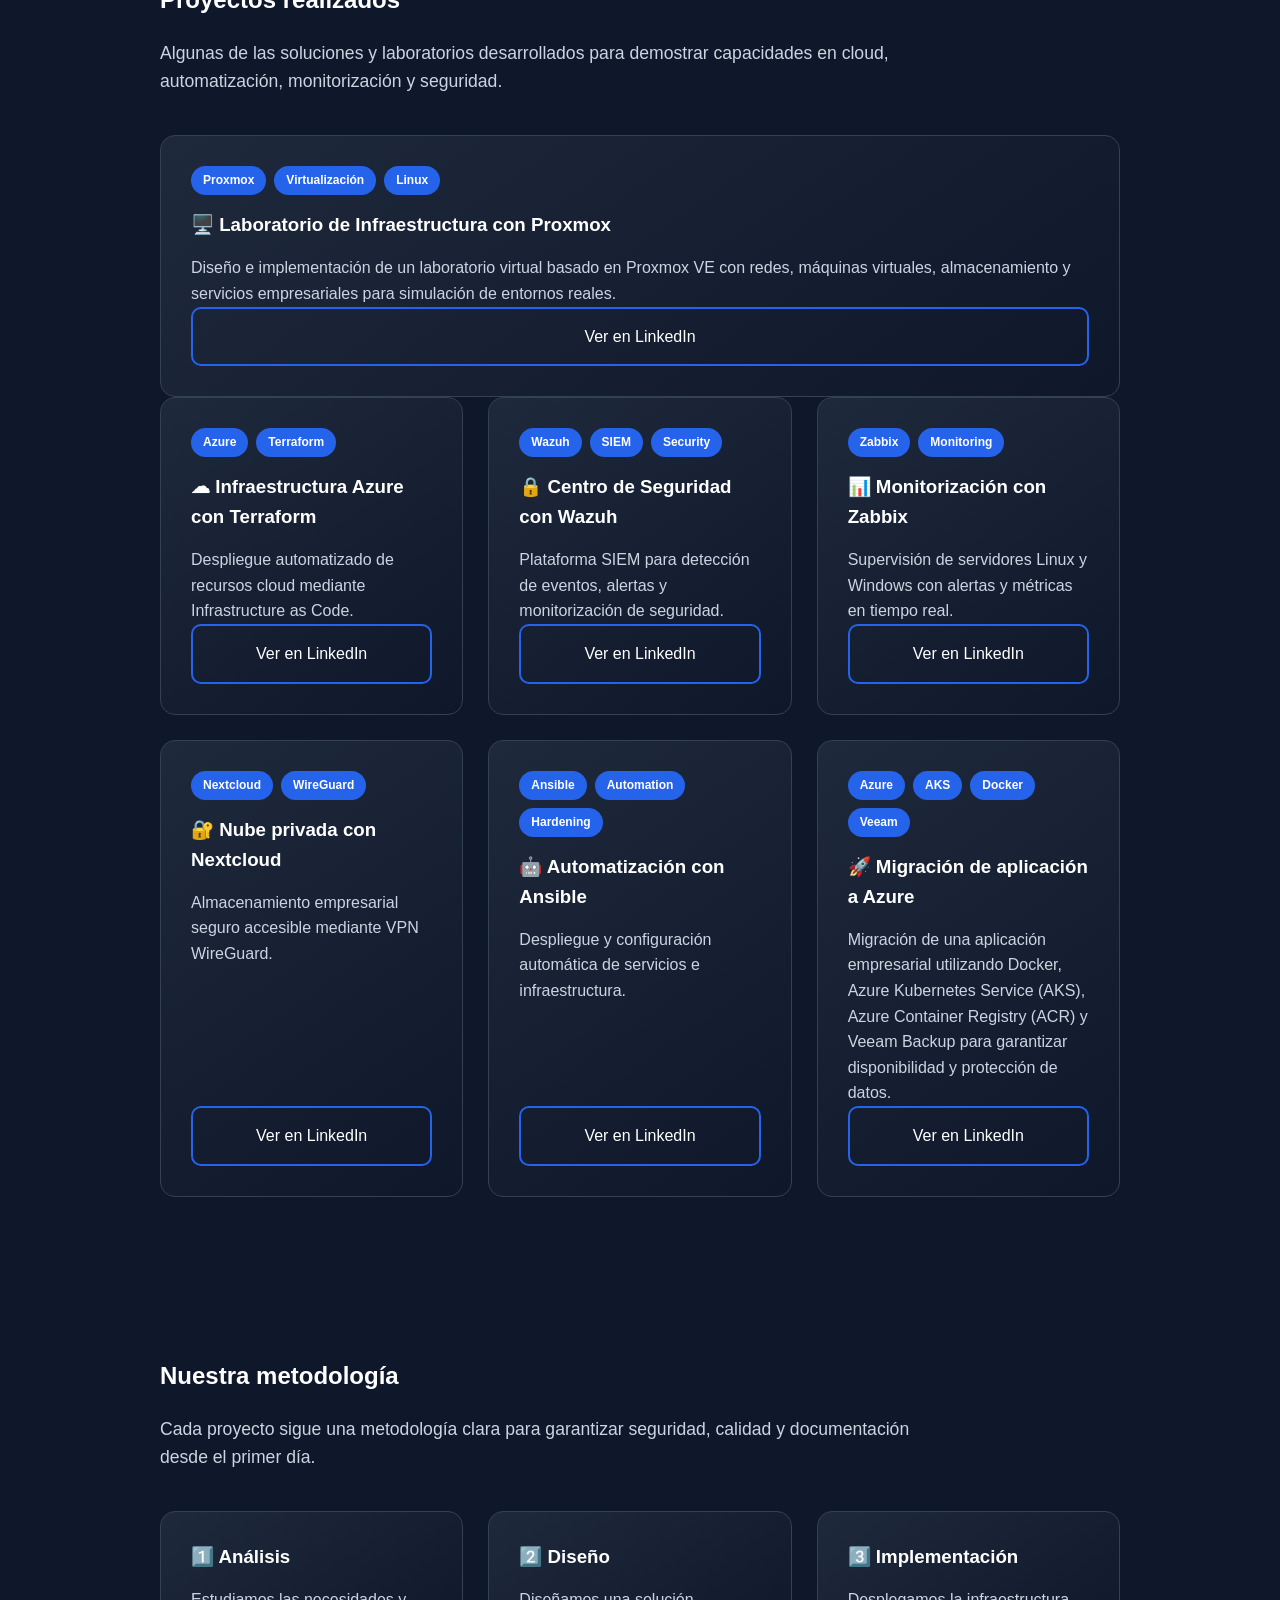
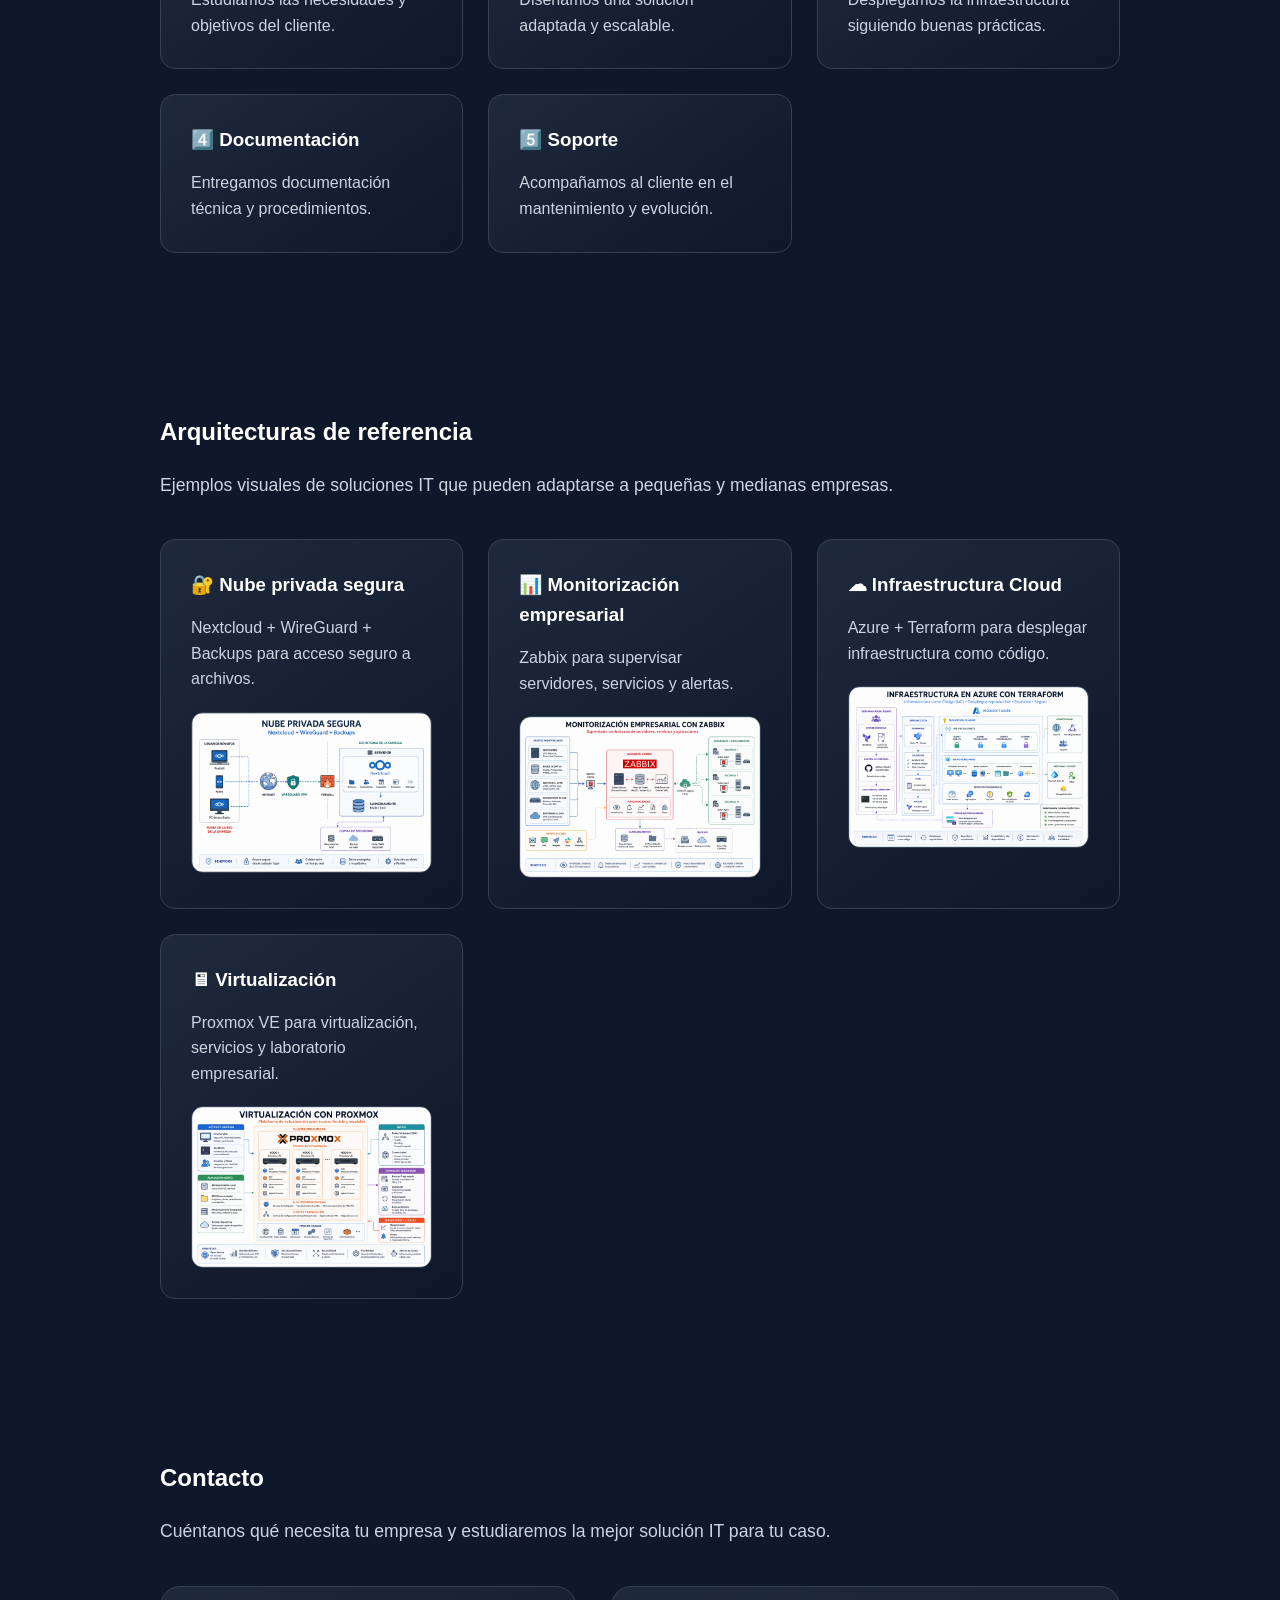
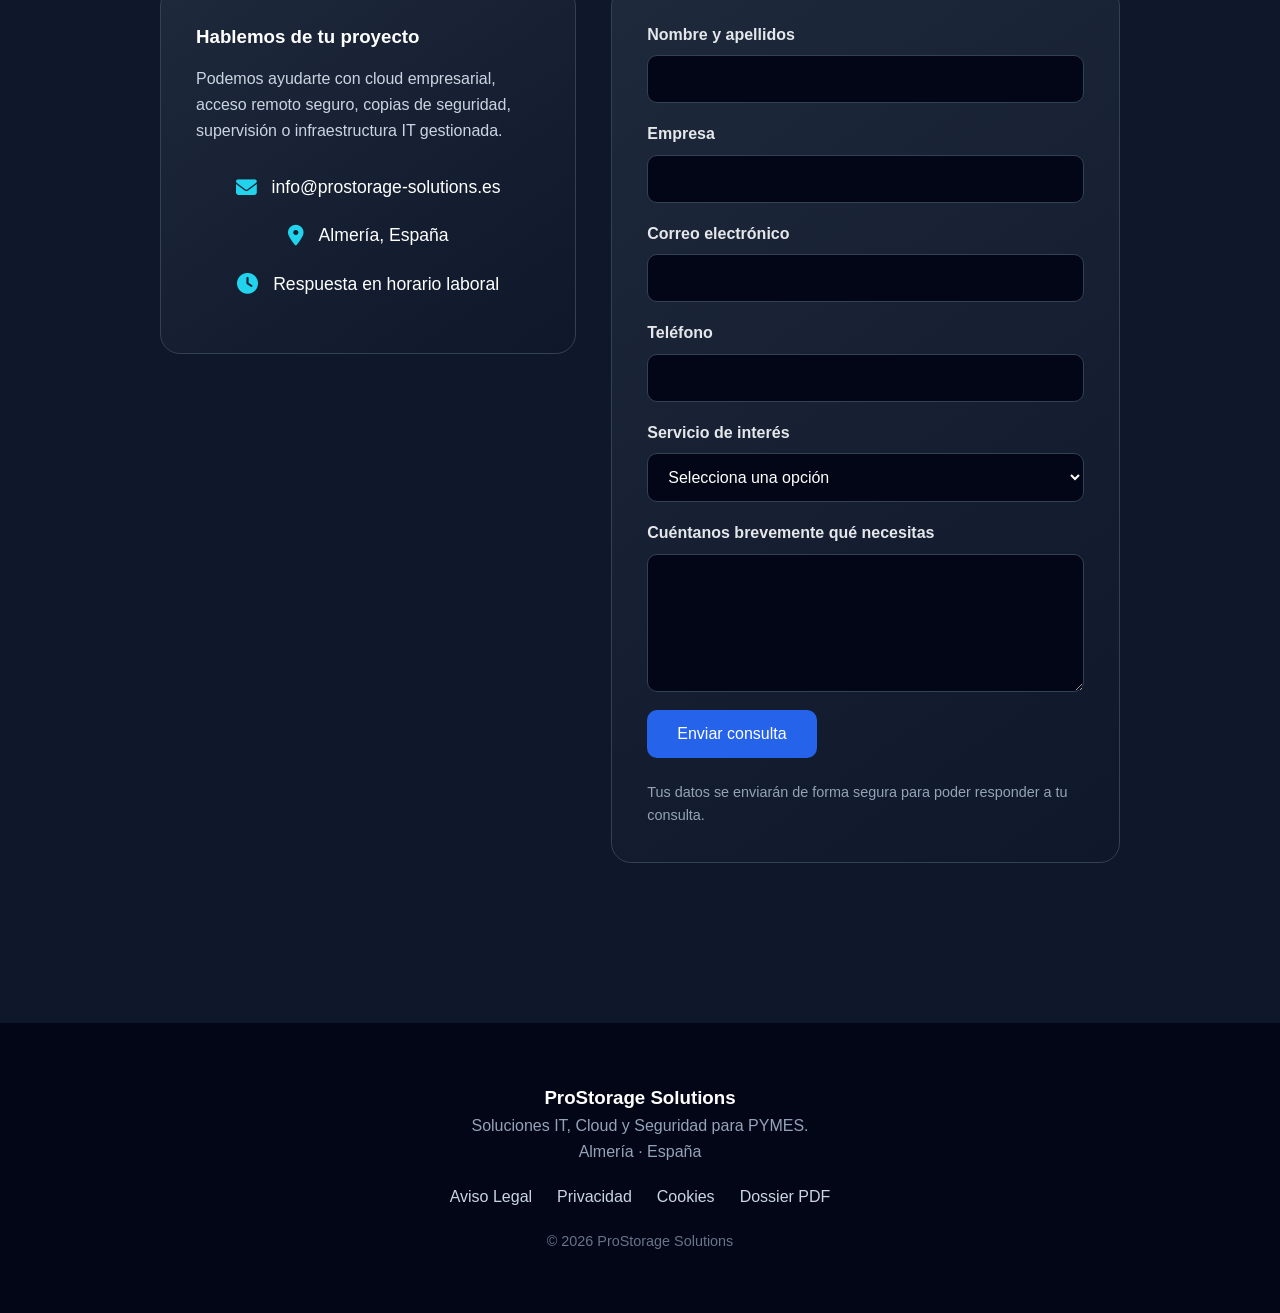
==== commit 53865370: "Add legal pages, founder profile, dossier download and contact improvements" ====
--- a/index.html
+++ b/index.html
@@ -831,21 +831,20 @@
 </section>
 
 <footer>
-
     <div class="footer-content">
-
         <h3>ProStorage Solutions</h3>
-
-        <p>
-            Soluciones IT, Cloud y Seguridad para Pymes.
-        </p>
-
-        <p>
-            Almería · España
-        </p>
-
-    </div>
-
+        <p>Soluciones IT, Cloud y Seguridad para PYMES.</p>
+        <p>Almería · España</p>
+
+        <div class="footer-links">
+            <a href="aviso-legal.html">Aviso Legal</a>
+            <a href="privacidad.html">Privacidad</a>
+            <a href="cookies.html">Cookies</a>
+            <a href="docs/ProStorage-Dossier.pdf" target="_blank">Dossier PDF</a>
+        </div>
+
+        <p class="footer-copy">© 2026 ProStorage Solutions</p>
+    </div>
 </footer>
 
 <div id="imageModal" class="modal">
--- a/css/style.css
+++ b/css/style.css
@@ -1197,4 +1197,34 @@
     margin-top:20px;
     font-size:.9rem;
     opacity:.7;
+}
+
+.founder-card{
+    display:grid;
+    grid-template-columns:280px 1fr;
+    gap:35px;
+    align-items:center;
+    background:linear-gradient(145deg,#1e293b,#0f172a);
+    border:1px solid #334155;
+    border-radius:24px;
+    padding:35px;
+}
+
+.founder-photo img{
+    width:100%;
+    max-width:280px;
+    height:auto;
+    border-radius:20px;
+    border:1px solid #334155;
+    display:block;
+}
+
+@media(max-width:768px){
+    .founder-card{
+        grid-template-columns:1fr;
+    }
+
+    .founder-photo img{
+        max-width:100%;
+    }
 }
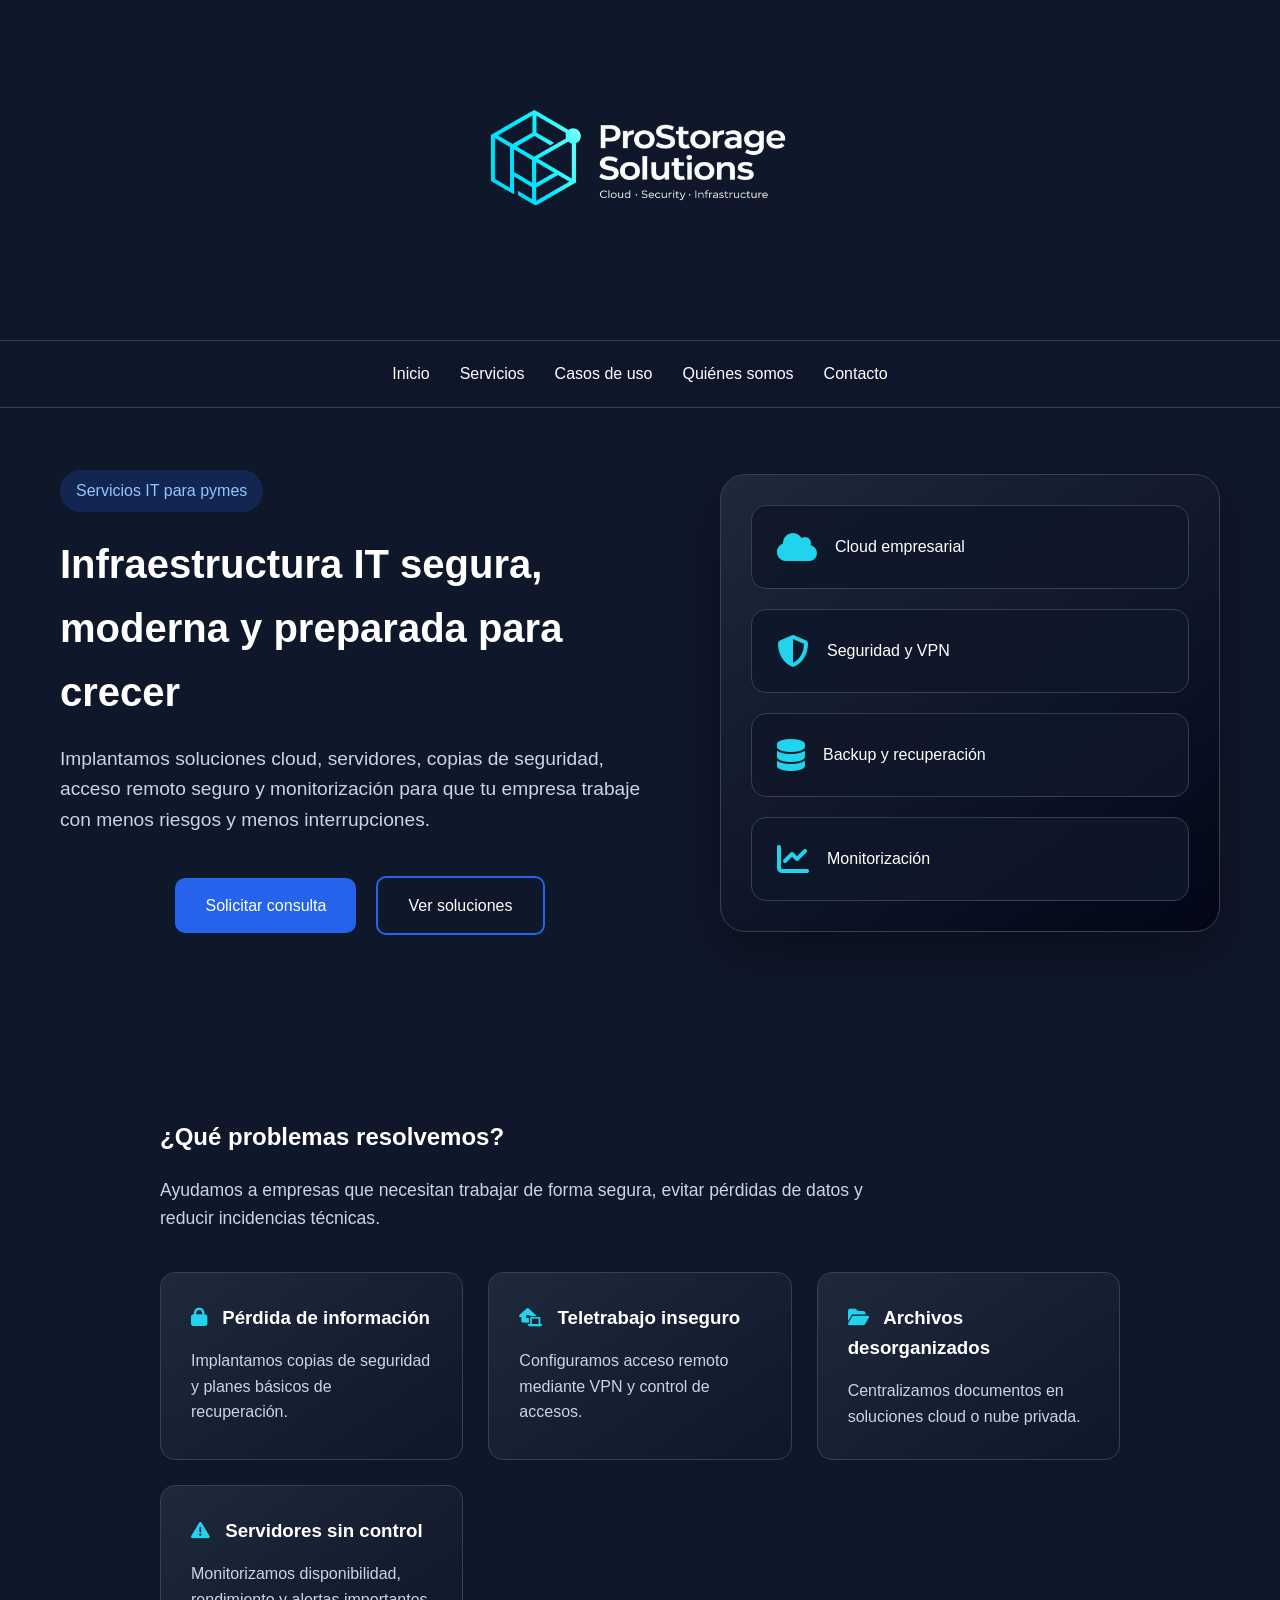
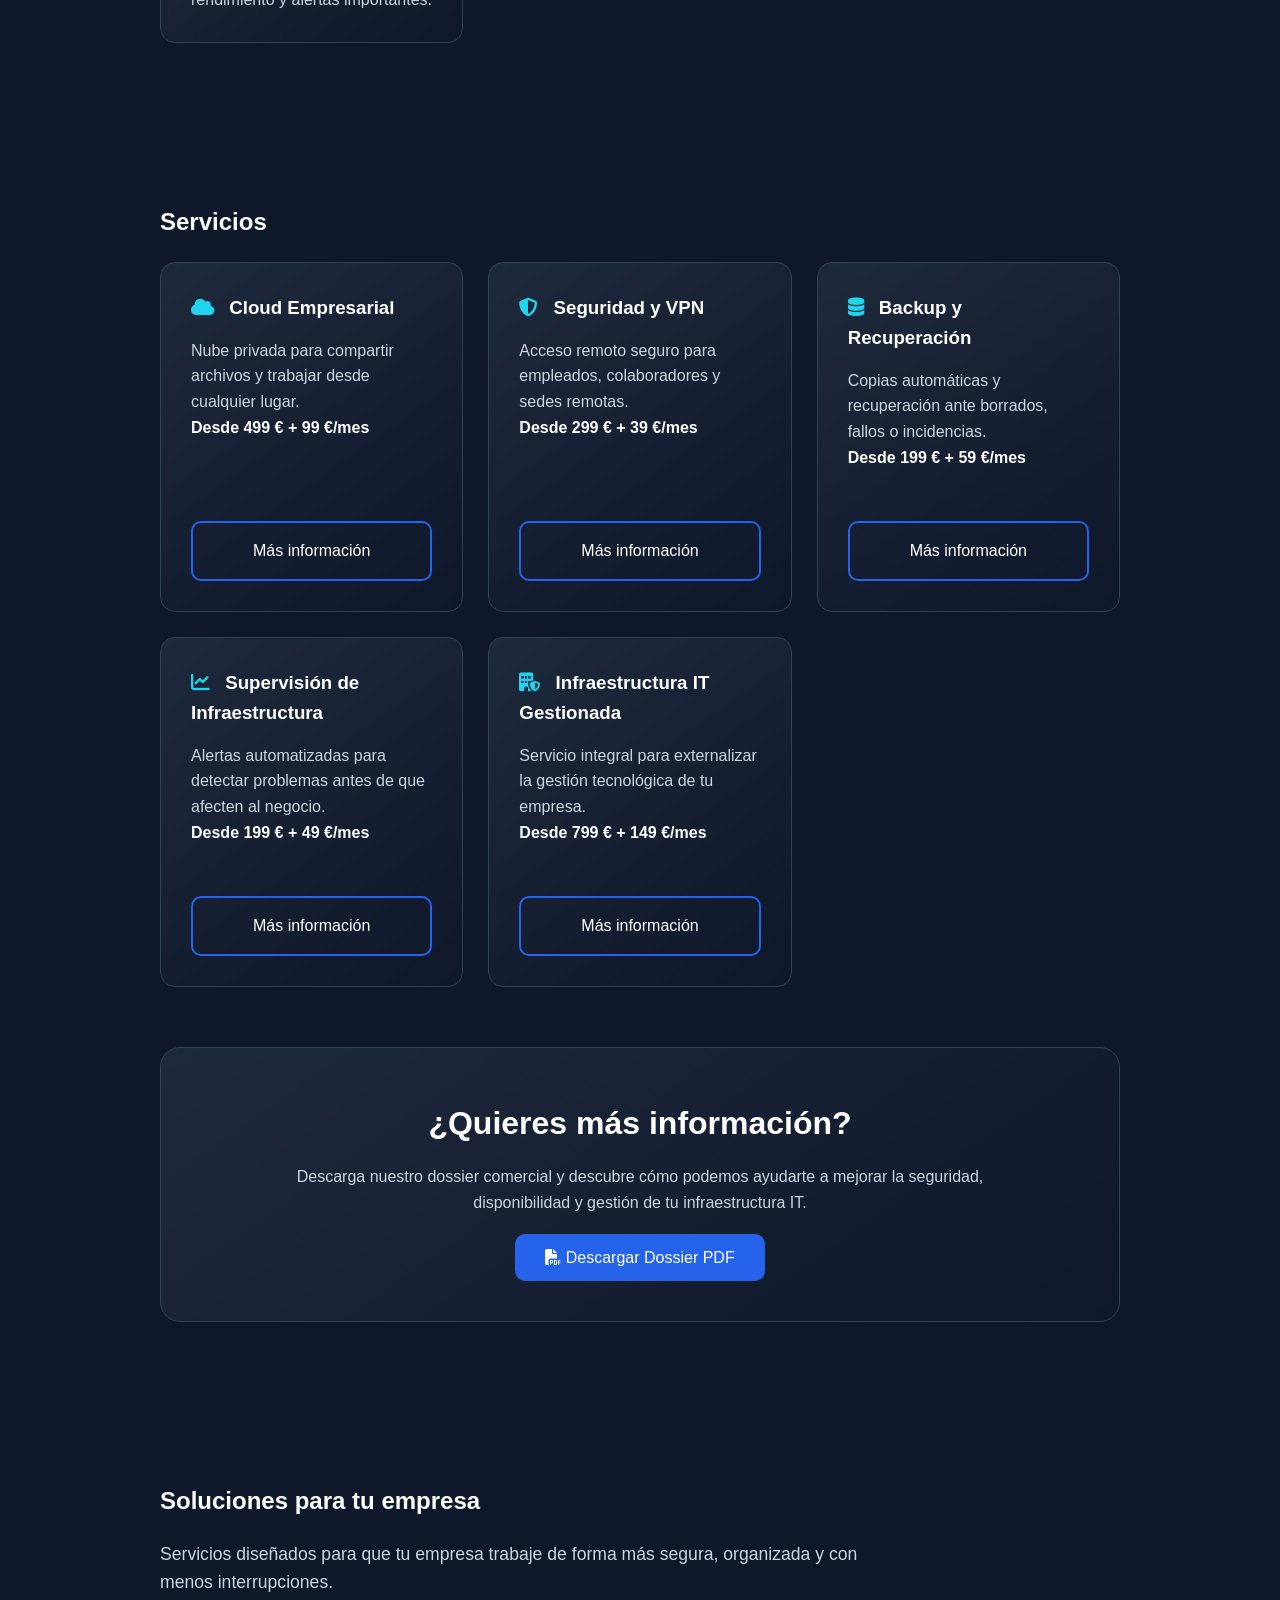
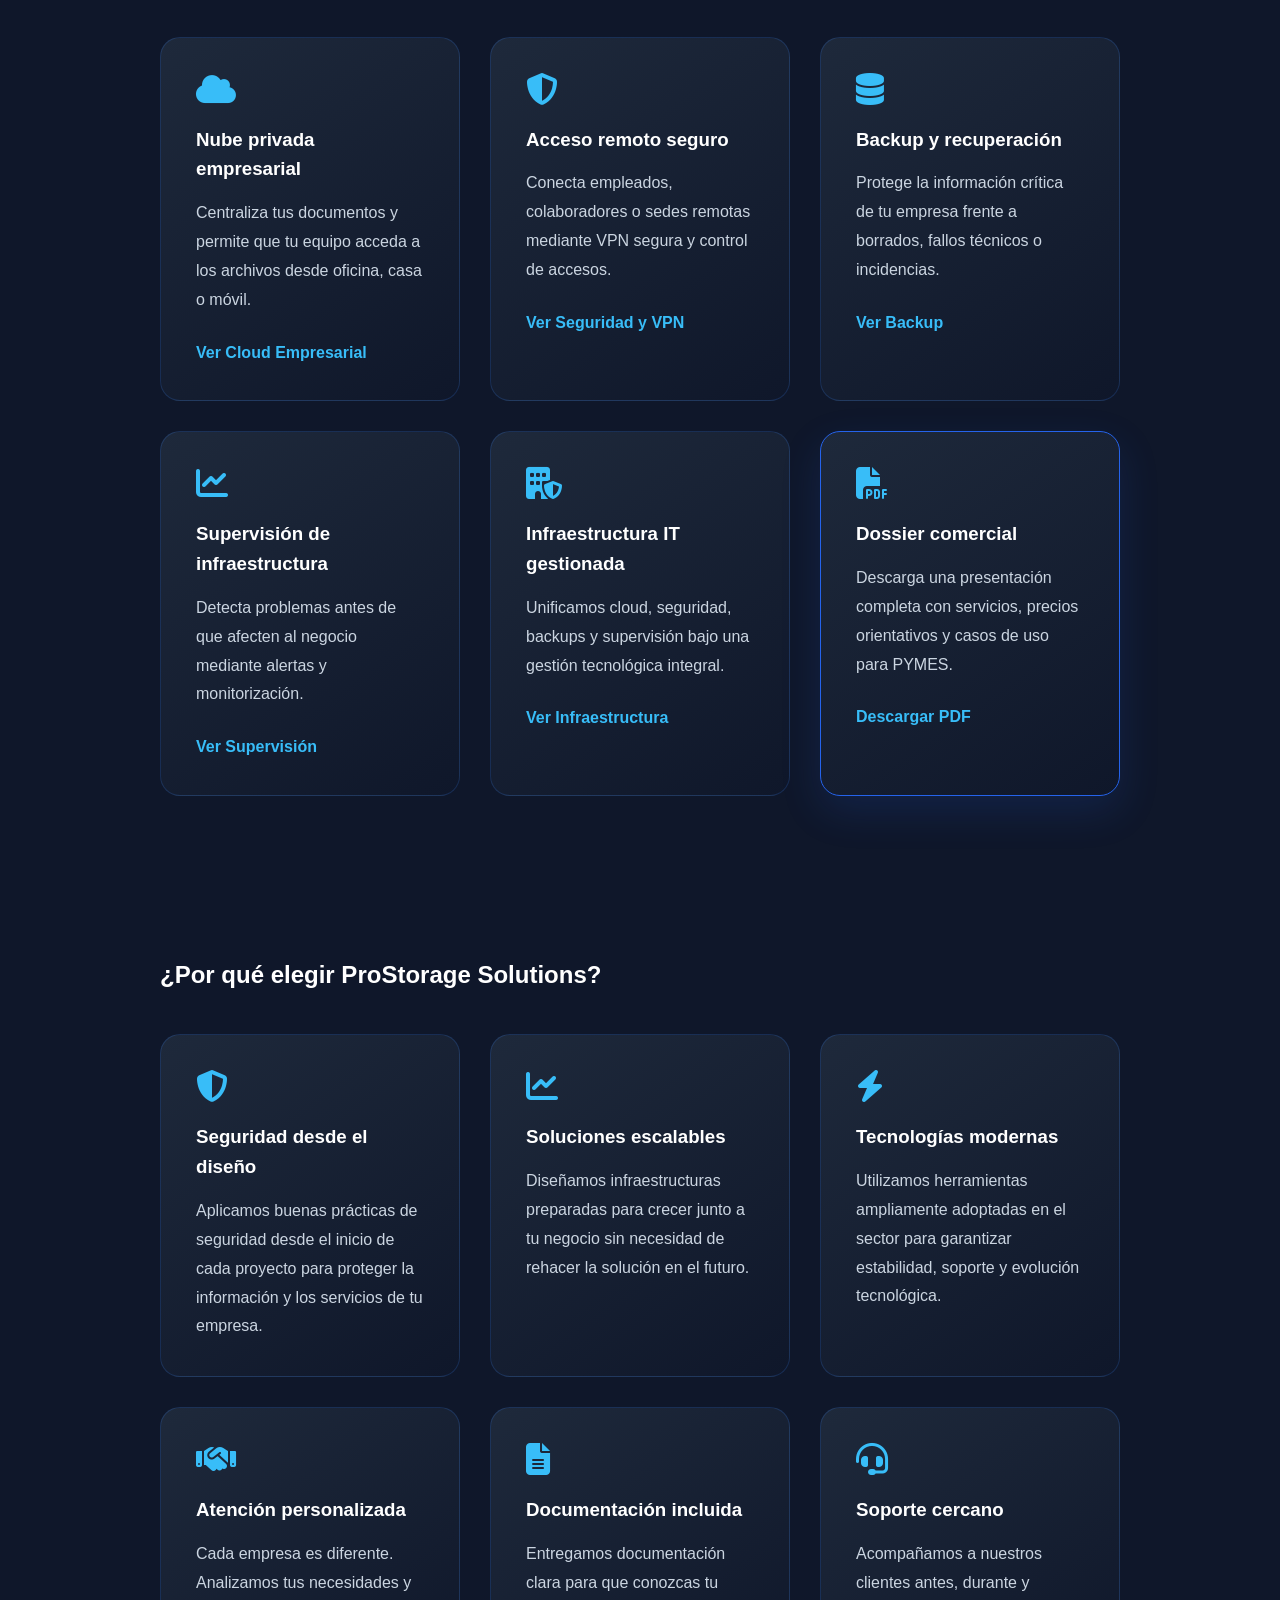
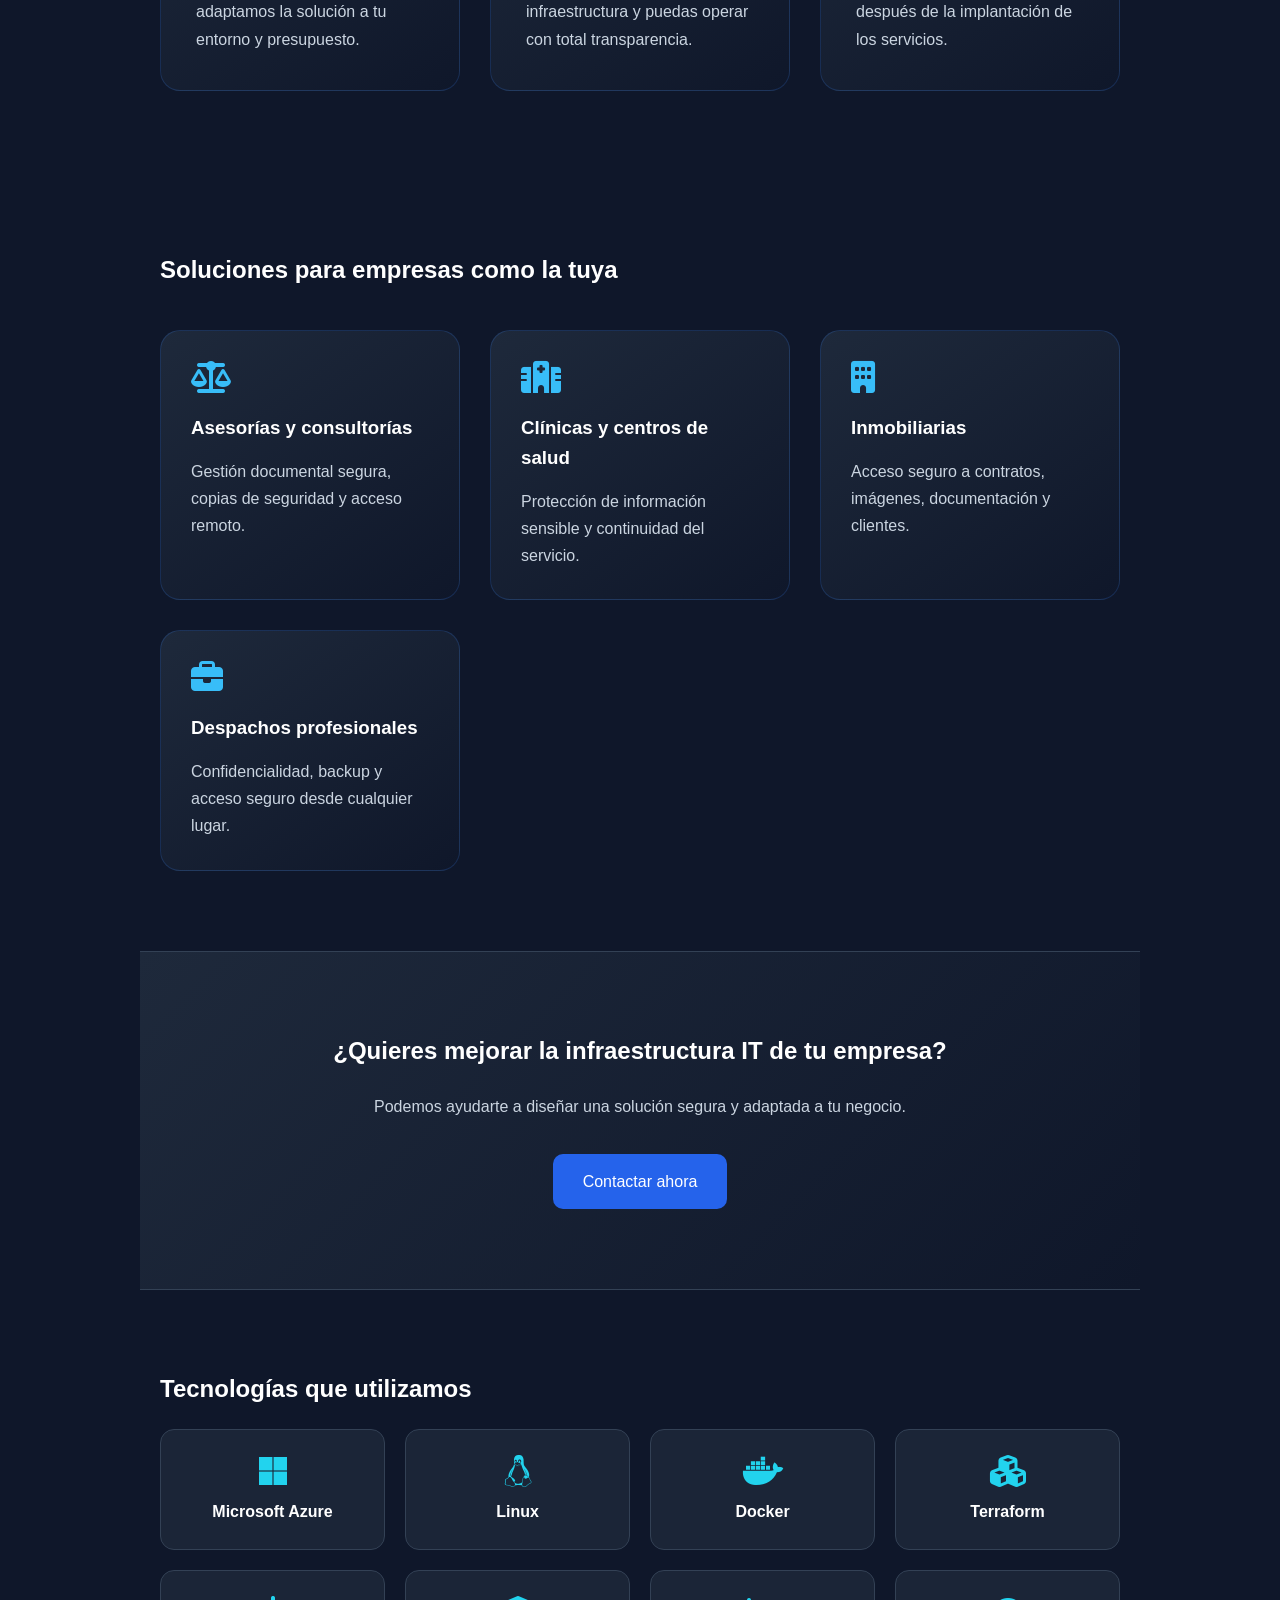
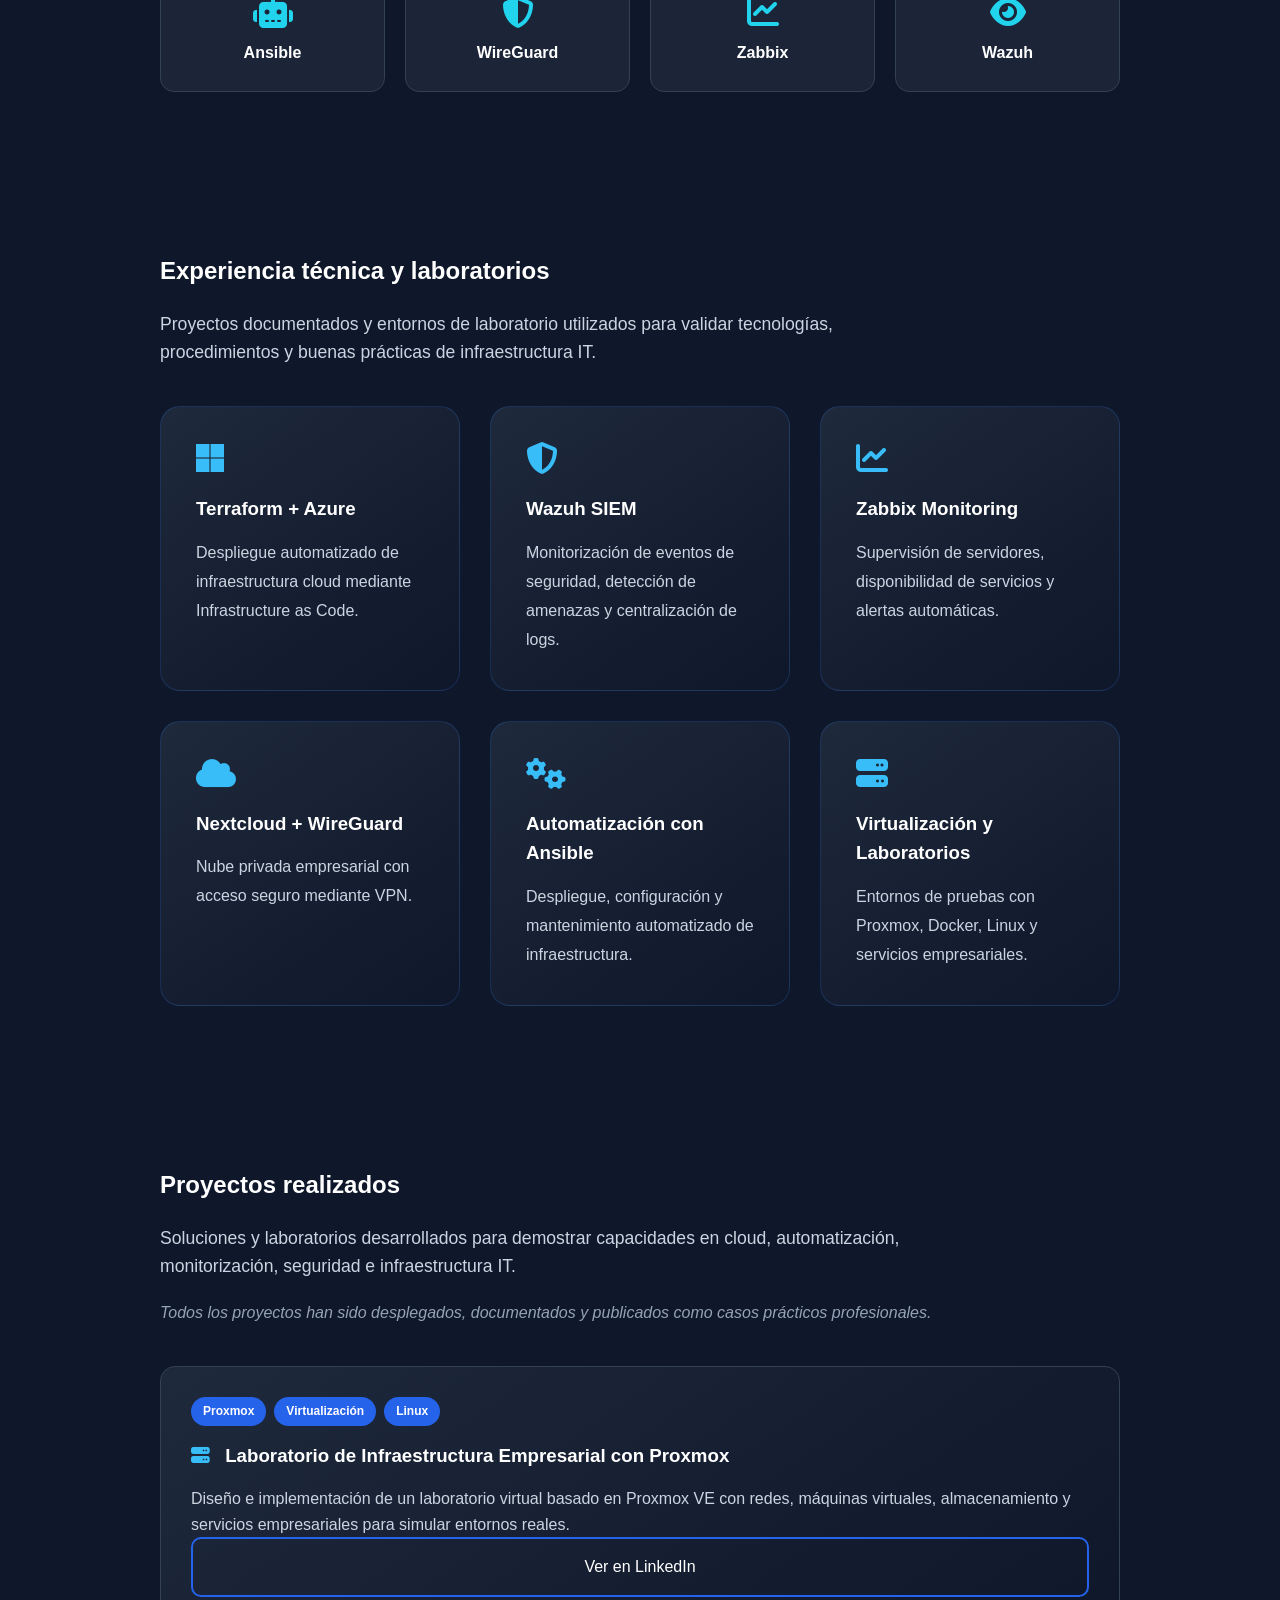
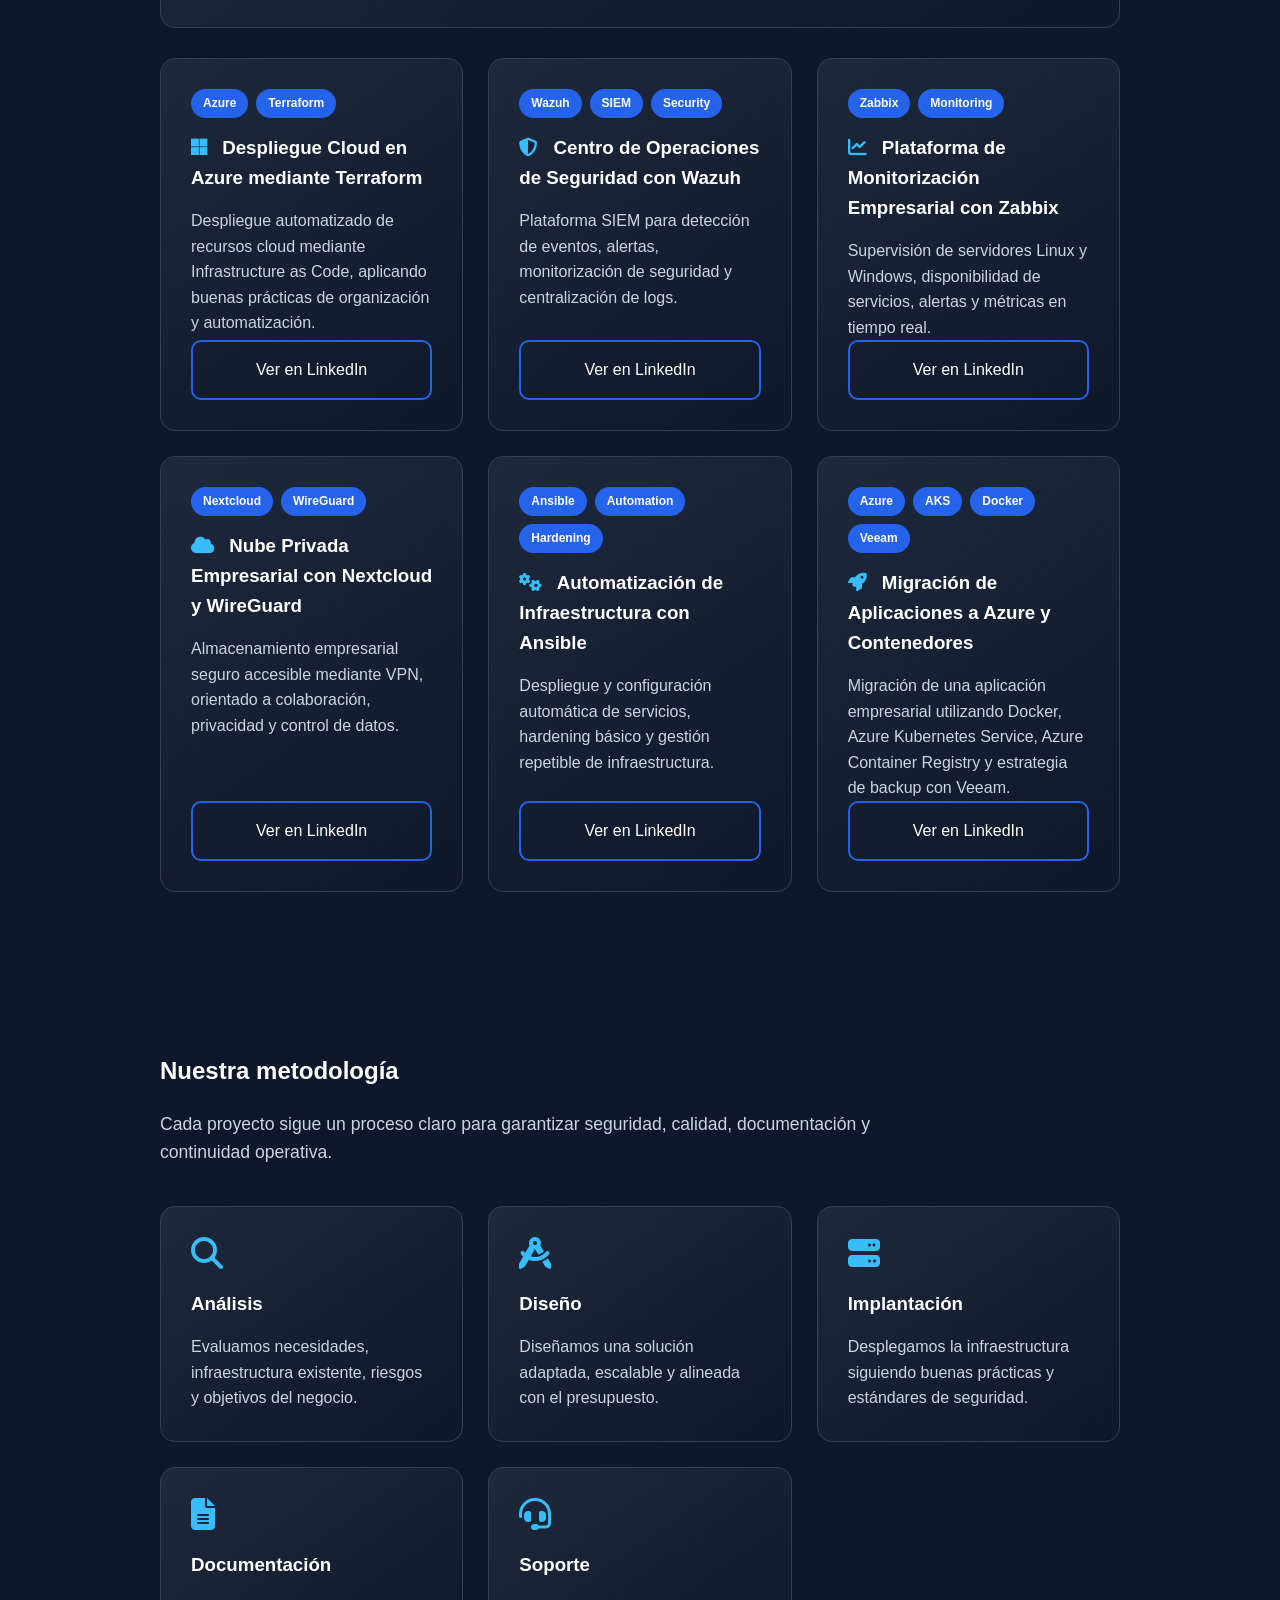
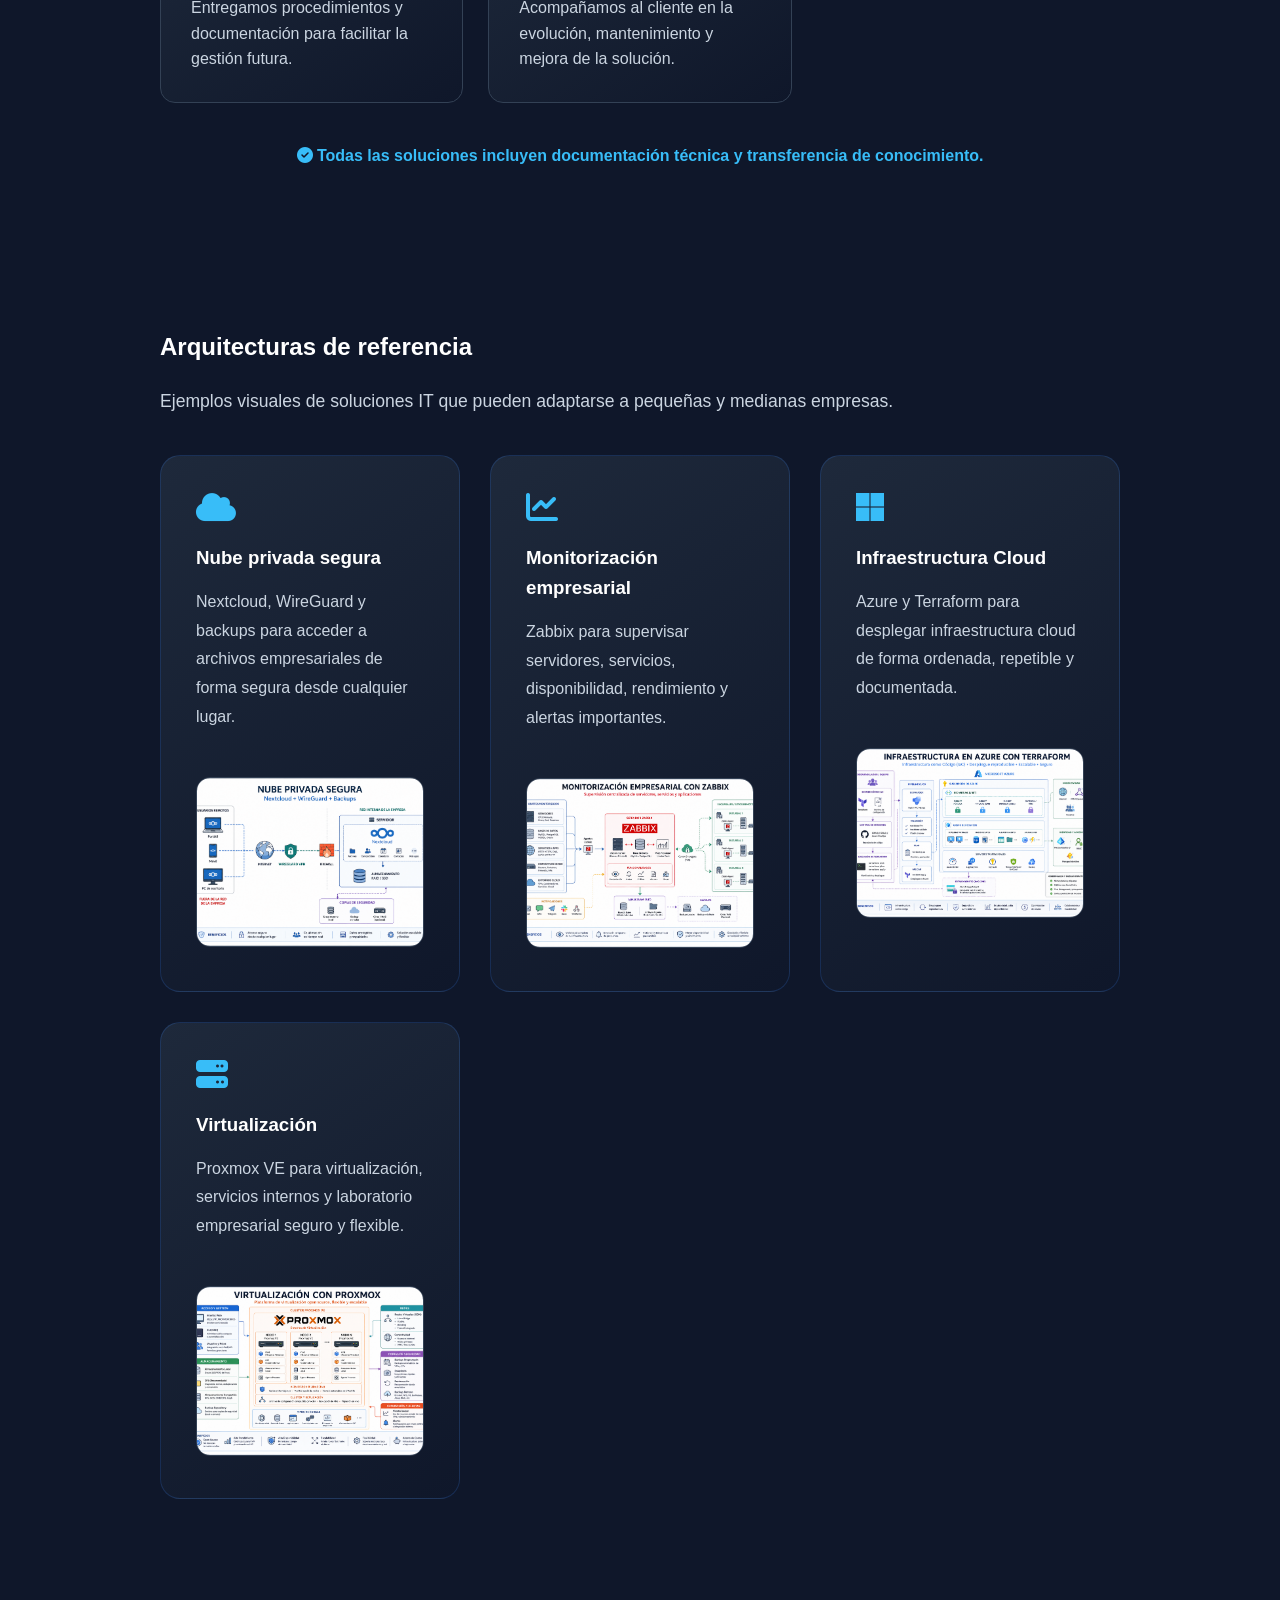
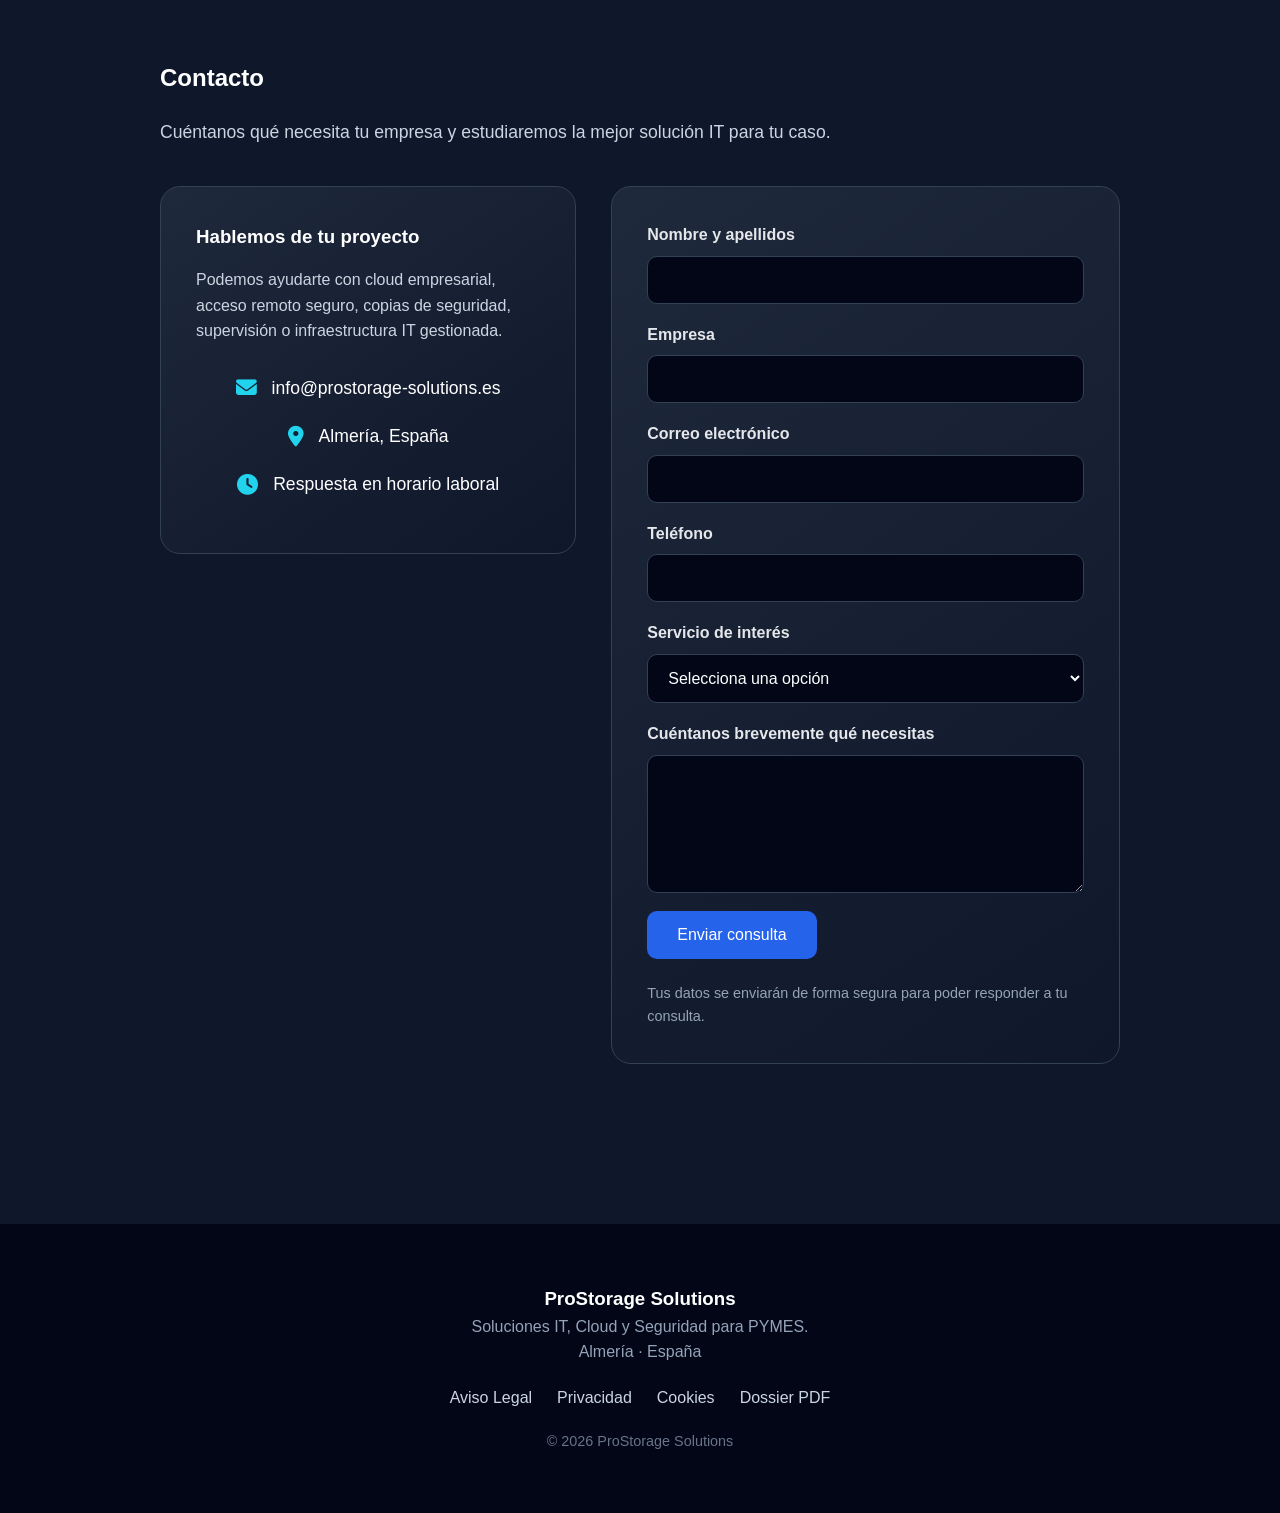
==== commit e12f88a5: "Add legal pages, founder profile, dossier download and contact improvements" ====
--- a/index.html
+++ b/index.html
@@ -64,6 +64,16 @@
           href="img/favicon.png">
 
     <link rel="apple-touch-icon" href="img/favicon.png">
+    <title>ProStorage Solutions | Cloud, Seguridad e Infraestructura IT</title>
+
+    <meta name="description"
+      content="Soluciones IT para PYMES. Cloud empresarial, VPN, backups, monitorización, automatización y seguridad informática.">
+
+    <meta name="keywords"
+      content="cloud empresarial, nextcloud, wireguard, zabbix, wazuh, azure, terraform, seguridad informática">
+
+    <meta name="author"
+      content="Javier Cuenca Pérez">
 
 </head>
 
@@ -285,64 +295,151 @@
 </section>
 
 <section id="solutions">
+
     <h2>Soluciones para tu empresa</h2>
 
-    <div class="services-grid">
-
-        <div class="service-card">
+    <p class="section-intro">
+        Servicios diseñados para que tu empresa trabaje de forma más segura,
+        organizada y con menos interrupciones.
+    </p>
+
+    <div class="solutions-grid">
+
+        <div class="solution-card">
+            <i class="fa-solid fa-cloud"></i>
+
             <h3>Nube privada empresarial</h3>
-            <p>Acceso seguro a archivos desde cualquier lugar con control total de los datos.</p>
-        </div>
-
-        <div class="service-card">
+
+            <p>
+                Centraliza tus documentos y permite que tu equipo acceda
+                a los archivos desde oficina, casa o móvil.
+            </p>
+
+            <a href="cloud.html">Ver Cloud Empresarial</a>
+        </div>
+
+        <div class="solution-card">
+            <i class="fa-solid fa-shield-halved"></i>
+
             <h3>Acceso remoto seguro</h3>
-            <p>Conexiones VPN para empleados, técnicos o sedes remotas.</p>
-        </div>
-
-        <div class="service-card">
+
+            <p>
+                Conecta empleados, colaboradores o sedes remotas mediante
+                VPN segura y control de accesos.
+            </p>
+
+            <a href="vpn.html">Ver Seguridad y VPN</a>
+        </div>
+
+        <div class="solution-card">
+            <i class="fa-solid fa-database"></i>
+
             <h3>Backup y recuperación</h3>
-            <p>Copias de seguridad para evitar pérdidas de información crítica.</p>
-        </div>
-
-        <div class="service-card">
-            <h3>Revisión de seguridad</h3>
-            <p>Análisis básico del estado de servidores, accesos y configuraciones.</p>
-        </div>
-
-    </div>
-</section>
-
-<section id="trust">
+
+            <p>
+                Protege la información crítica de tu empresa frente a borrados,
+                fallos técnicos o incidencias.
+            </p>
+
+            <a href="backup.html">Ver Backup</a>
+        </div>
+
+        <div class="solution-card">
+            <i class="fa-solid fa-chart-line"></i>
+
+            <h3>Supervisión de infraestructura</h3>
+
+            <p>
+                Detecta problemas antes de que afecten al negocio mediante
+                alertas y monitorización.
+            </p>
+
+            <a href="monitorizacion.html">Ver Supervisión</a>
+        </div>
+
+        <div class="solution-card">
+            <i class="fa-solid fa-building-shield"></i>
+
+            <h3>Infraestructura IT gestionada</h3>
+
+            <p>
+                Unificamos cloud, seguridad, backups y supervisión bajo una
+                gestión tecnológica integral.
+            </p>
+
+            <a href="infraestructura.html">Ver Infraestructura</a>
+        </div>
+
+        <div class="solution-card highlight-card">
+            <i class="fa-solid fa-file-pdf"></i>
+
+            <h3>Dossier comercial</h3>
+
+            <p>
+                Descarga una presentación completa con servicios,
+                precios orientativos y casos de uso para PYMES.
+            </p>
+
+            <a href="docs/ProStorage-Dossier.pdf" target="_blank">
+                Descargar PDF
+            </a>
+        </div>
+
+    </div>
+
+</section>
+
+<section id="why-us">
 
     <h2>¿Por qué elegir ProStorage Solutions?</h2>
 
-    <div class="services-grid">
-
-        <div class="service-card">
-            <h3>🛡 Seguridad desde el diseño</h3>
-            <p>
-                Aplicamos buenas prácticas de seguridad desde el inicio de cada proyecto.
-            </p>
-        </div>
-
-        <div class="service-card">
-            <h3>📈 Soluciones escalables</h3>
-            <p>
-                Diseñamos infraestructuras preparadas para crecer junto con tu empresa.
-            </p>
-        </div>
-
-        <div class="service-card">
-            <h3>⚡ Tecnologías modernas</h3>
-            <p>
-                Utilizamos herramientas actuales y ampliamente utilizadas en el sector.
-            </p>
-        </div>
-
-        <div class="service-card">
-            <h3>🤝 Atención personalizada</h3>
-            <p>
-                Cada empresa tiene necesidades diferentes y adaptamos la solución a cada caso.
+    <div class="benefits-grid">
+
+        <div class="benefit-card">
+            <i class="fa-solid fa-shield-halved"></i>
+            <h3>Seguridad desde el diseño</h3>
+            <p>
+                Aplicamos buenas prácticas de seguridad desde el inicio de cada proyecto para proteger la información y los servicios de tu empresa.
+            </p>
+        </div>
+
+        <div class="benefit-card">
+            <i class="fa-solid fa-chart-line"></i>
+            <h3>Soluciones escalables</h3>
+            <p>
+                Diseñamos infraestructuras preparadas para crecer junto a tu negocio sin necesidad de rehacer la solución en el futuro.
+            </p>
+        </div>
+
+        <div class="benefit-card">
+            <i class="fa-solid fa-bolt"></i>
+            <h3>Tecnologías modernas</h3>
+            <p>
+                Utilizamos herramientas ampliamente adoptadas en el sector para garantizar estabilidad, soporte y evolución tecnológica.
+            </p>
+        </div>
+
+        <div class="benefit-card">
+            <i class="fa-solid fa-handshake"></i>
+            <h3>Atención personalizada</h3>
+            <p>
+                Cada empresa es diferente. Analizamos tus necesidades y adaptamos la solución a tu entorno y presupuesto.
+            </p>
+        </div>
+
+        <div class="benefit-card">
+            <i class="fa-solid fa-file-lines"></i>
+            <h3>Documentación incluida</h3>
+            <p>
+                Entregamos documentación clara para que conozcas tu infraestructura y puedas operar con total transparencia.
+            </p>
+        </div>
+
+        <div class="benefit-card">
+            <i class="fa-solid fa-headset"></i>
+            <h3>Soporte cercano</h3>
+            <p>
+                Acompañamos a nuestros clientes antes, durante y después de la implantación de los servicios.
             </p>
         </div>
 
@@ -351,29 +448,49 @@
 </section>
 
 <section id="use-cases">
+
     <h2>Soluciones para empresas como la tuya</h2>
 
-    <div class="services-grid">
-        <div class="service-card">
+    <div class="use-cases-grid">
+
+        <div class="use-case-card">
+            <i class="fa-solid fa-scale-balanced"></i>
             <h3>Asesorías y consultorías</h3>
-            <p>Gestión documental segura, copias de seguridad y acceso remoto.</p>
-        </div>
-
-        <div class="service-card">
+            <p>
+                Gestión documental segura,
+                copias de seguridad y acceso remoto.
+            </p>
+        </div>
+
+        <div class="use-case-card">
+            <i class="fa-solid fa-hospital"></i>
             <h3>Clínicas y centros de salud</h3>
-            <p>Protección de información sensible y continuidad del servicio.</p>
-        </div>
-
-        <div class="service-card">
+            <p>
+                Protección de información sensible
+                y continuidad del servicio.
+            </p>
+        </div>
+
+        <div class="use-case-card">
+            <i class="fa-solid fa-building"></i>
             <h3>Inmobiliarias</h3>
-            <p>Acceso seguro a contratos, imágenes, documentación y clientes.</p>
-        </div>
-
-        <div class="service-card">
+            <p>
+                Acceso seguro a contratos,
+                imágenes, documentación y clientes.
+            </p>
+        </div>
+
+        <div class="use-case-card">
+            <i class="fa-solid fa-briefcase"></i>
             <h3>Despachos profesionales</h3>
-            <p>Confidencialidad, backup y acceso seguro desde cualquier lugar.</p>
-        </div>
-    </div>
+            <p>
+                Confidencialidad, backup y
+                acceso seguro desde cualquier lugar.
+            </p>
+        </div>
+
+    </div>
+
 </section>
 
 <section class="final-cta">
@@ -434,33 +551,60 @@
 
 <section id="projects">
 
-    <h2>Proyectos destacados</h2>
-
-    <div class="services-grid">
-
-        <div class="service-card">
-            <h3>☁ Terraform + Azure</h3>
-            <p>Despliegue automatizado de infraestructura cloud mediante IaC.</p>
-        </div>
-
-        <div class="service-card">
-            <h3>🔒 Wazuh SIEM</h3>
-            <p>Monitorización de eventos de seguridad y detección de amenazas.</p>
-        </div>
-
-        <div class="service-card">
-            <h3>📊 Zabbix Monitoring</h3>
-            <p>Supervisión de servidores, servicios y disponibilidad.</p>
-        </div>
-
-        <div class="service-card">
-            <h3>🔐 Nextcloud + WireGuard</h3>
-            <p>Nube privada empresarial con acceso seguro mediante VPN.</p>
-        </div>
-
-        <div class="service-card">
-            <h3>🤖 Automatización con Ansible</h3>
-            <p>Despliegue y configuración automática de infraestructura.</p>
+    <h2>Experiencia técnica y laboratorios</h2>
+
+    <p class="section-intro">
+        Proyectos documentados y entornos de laboratorio utilizados para validar tecnologías, procedimientos y buenas prácticas de infraestructura IT.
+    </p>
+
+    <div class="projects-grid">
+
+        <div class="project-card">
+            <i class="fa-brands fa-microsoft"></i>
+            <h3>Terraform + Azure</h3>
+            <p>
+                Despliegue automatizado de infraestructura cloud mediante Infrastructure as Code.
+            </p>
+        </div>
+
+        <div class="project-card">
+            <i class="fa-solid fa-shield-halved"></i>
+            <h3>Wazuh SIEM</h3>
+            <p>
+                Monitorización de eventos de seguridad, detección de amenazas y centralización de logs.
+            </p>
+        </div>
+
+        <div class="project-card">
+            <i class="fa-solid fa-chart-line"></i>
+            <h3>Zabbix Monitoring</h3>
+            <p>
+                Supervisión de servidores, disponibilidad de servicios y alertas automáticas.
+            </p>
+        </div>
+
+        <div class="project-card">
+            <i class="fa-solid fa-cloud"></i>
+            <h3>Nextcloud + WireGuard</h3>
+            <p>
+                Nube privada empresarial con acceso seguro mediante VPN.
+            </p>
+        </div>
+
+        <div class="project-card">
+            <i class="fa-solid fa-gears"></i>
+            <h3>Automatización con Ansible</h3>
+            <p>
+                Despliegue, configuración y mantenimiento automatizado de infraestructura.
+            </p>
+        </div>
+
+        <div class="project-card">
+            <i class="fa-solid fa-server"></i>
+            <h3>Virtualización y Laboratorios</h3>
+            <p>
+                Entornos de pruebas con Proxmox, Docker, Linux y servicios empresariales.
+            </p>
         </div>
 
     </div>
@@ -472,30 +616,38 @@
     <h2>Proyectos realizados</h2>
 
     <p class="section-intro">
-        Algunas de las soluciones y laboratorios desarrollados para demostrar
-        capacidades en cloud, automatización, monitorización y seguridad.
+        Soluciones y laboratorios desarrollados para demostrar capacidades en cloud,
+        automatización, monitorización, seguridad e infraestructura IT.
     </p>
-    <div class="service-card">
-
-    <div class="project-tags">
-        <span class="project-tag">Proxmox</span>
-        <span class="project-tag">Virtualización</span>
-        <span class="project-tag">Linux</span>
-    </div>
-
-    <h3>🖥️ Laboratorio de Infraestructura con Proxmox</h3>
-
-    <p>
-        Diseño e implementación de un laboratorio virtual basado en
-        Proxmox VE con redes, máquinas virtuales, almacenamiento y
-        servicios empresariales para simulación de entornos reales.
+
+    <p class="projects-note">
+        Todos los proyectos han sido desplegados, documentados y publicados como casos prácticos profesionales.
     </p>
 
-    <a href="https://www.linkedin.com/posts/javier-cuenca-perez-81b820368_infraestructura-virtual-con-proxmox-ve-1-activity-7433616734177173504-sVBX"
-       target="_blank"
-       class="btn-secondary">
-       Ver en LinkedIn
-    </a>
+    <div class="service-card featured-project">
+
+        <div class="project-tags">
+            <span class="project-tag">Proxmox</span>
+            <span class="project-tag">Virtualización</span>
+            <span class="project-tag">Linux</span>
+        </div>
+
+        <h3>
+            <i class="fa-solid fa-server"></i>
+            Laboratorio de Infraestructura Empresarial con Proxmox
+        </h3>
+
+        <p>
+            Diseño e implementación de un laboratorio virtual basado en Proxmox VE
+            con redes, máquinas virtuales, almacenamiento y servicios empresariales
+            para simular entornos reales.
+        </p>
+
+        <a href="https://www.linkedin.com/posts/javier-cuenca-perez-81b820368_infraestructura-virtual-con-proxmox-ve-1-activity-7433616734177173504-sVBX"
+           target="_blank"
+           class="btn-secondary">
+            Ver en LinkedIn
+        </a>
 
     </div>
 
@@ -508,17 +660,20 @@
                 <span class="project-tag">Terraform</span>
             </div>
 
-            <h3>☁ Infraestructura Azure con Terraform</h3>
-
-            <p>
-                Despliegue automatizado de recursos cloud mediante
-                Infrastructure as Code.
+            <h3>
+                <i class="fa-brands fa-microsoft"></i>
+                Despliegue Cloud en Azure mediante Terraform
+            </h3>
+
+            <p>
+                Despliegue automatizado de recursos cloud mediante Infrastructure as Code,
+                aplicando buenas prácticas de organización y automatización.
             </p>
 
             <a href="https://www.linkedin.com/posts/javier-cuenca-perez-81b820368_infraestructura-como-c%C3%B3digo-en-azure-con-activity-7364663249255940096-LvYl"
                target="_blank"
                class="btn-secondary">
-               Ver en LinkedIn
+                Ver en LinkedIn
             </a>
 
         </div>
@@ -531,17 +686,20 @@
                 <span class="project-tag">Security</span>
             </div>
 
-            <h3>🔒 Centro de Seguridad con Wazuh</h3>
-
-            <p>
-                Plataforma SIEM para detección de eventos,
-                alertas y monitorización de seguridad.
+            <h3>
+                <i class="fa-solid fa-shield-halved"></i>
+                Centro de Operaciones de Seguridad con Wazuh
+            </h3>
+
+            <p>
+                Plataforma SIEM para detección de eventos, alertas,
+                monitorización de seguridad y centralización de logs.
             </p>
 
             <a href="https://www.linkedin.com/posts/javier-cuenca-perez-81b820368_hardening-e-integraci%C3%B3n-de-wazuh-siem-parte-ugcPost-7387906344835514369-7l3-"
                target="_blank"
                class="btn-secondary">
-               Ver en LinkedIn
+                Ver en LinkedIn
             </a>
 
         </div>
@@ -553,17 +711,20 @@
                 <span class="project-tag">Monitoring</span>
             </div>
 
-            <h3>📊 Monitorización con Zabbix</h3>
-
-            <p>
-                Supervisión de servidores Linux y Windows
-                con alertas y métricas en tiempo real.
+            <h3>
+                <i class="fa-solid fa-chart-line"></i>
+                Plataforma de Monitorización Empresarial con Zabbix
+            </h3>
+
+            <p>
+                Supervisión de servidores Linux y Windows,
+                disponibilidad de servicios, alertas y métricas en tiempo real.
             </p>
 
             <a href="https://www.linkedin.com/posts/javier-cuenca-perez-81b820368_parte2-monitorizaci%C3%B3n-profesional-de-nextcloud-activity-7334331049545469952-99XS"
                target="_blank"
                class="btn-secondary">
-               Ver en LinkedIn
+                Ver en LinkedIn
             </a>
 
         </div>
@@ -575,17 +736,20 @@
                 <span class="project-tag">WireGuard</span>
             </div>
 
-            <h3>🔐 Nube privada con Nextcloud</h3>
-
-            <p>
-                Almacenamiento empresarial seguro
-                accesible mediante VPN WireGuard.
+            <h3>
+                <i class="fa-solid fa-cloud"></i>
+                Nube Privada Empresarial con Nextcloud y WireGuard
+            </h3>
+
+            <p>
+                Almacenamiento empresarial seguro accesible mediante VPN,
+                orientado a colaboración, privacidad y control de datos.
             </p>
 
             <a href="https://www.linkedin.com/posts/javier-cuenca-perez-81b820368_proyecto-nextcloud-docker-wireguard-activity-7334218593485635584-V2bu"
                target="_blank"
                class="btn-secondary">
-               Ver en LinkedIn
+                Ver en LinkedIn
             </a>
 
         </div>
@@ -598,97 +762,126 @@
                 <span class="project-tag">Hardening</span>
             </div>
 
-            <h3>🤖 Automatización con Ansible</h3>
-
-            <p>
-                Despliegue y configuración automática
-                de servicios e infraestructura.
+            <h3>
+                <i class="fa-solid fa-gears"></i>
+                Automatización de Infraestructura con Ansible
+            </h3>
+
+            <p>
+                Despliegue y configuración automática de servicios,
+                hardening básico y gestión repetible de infraestructura.
             </p>
 
             <a href="https://www.linkedin.com/posts/javier-cuenca-perez-81b820368_ansible-fedora42-debian12-hardening-activity-7338251889802645504-csPu"
                target="_blank"
                class="btn-secondary">
-               Ver en LinkedIn
-            </a>
-
-        </div>
-
-        <div class="service-card">
-
-    <div class="project-tags">
-        <span class="project-tag">Azure</span>
-        <span class="project-tag">AKS</span>
-        <span class="project-tag">Docker</span>
-        <span class="project-tag">Veeam</span>
-    </div>
-
-    <h3>🚀 Migración de aplicación a Azure</h3>
-
-    <p>
-        Migración de una aplicación empresarial utilizando
-        Docker, Azure Kubernetes Service (AKS),
-        Azure Container Registry (ACR) y Veeam Backup
-        para garantizar disponibilidad y protección de datos.
+                Ver en LinkedIn
+            </a>
+
+        </div>
+
+        <div class="service-card">
+
+            <div class="project-tags">
+                <span class="project-tag">Azure</span>
+                <span class="project-tag">AKS</span>
+                <span class="project-tag">Docker</span>
+                <span class="project-tag">Veeam</span>
+            </div>
+
+            <h3>
+                <i class="fa-solid fa-rocket"></i>
+                Migración de Aplicaciones a Azure y Contenedores
+            </h3>
+
+            <p>
+                Migración de una aplicación empresarial utilizando Docker,
+                Azure Kubernetes Service, Azure Container Registry y estrategia
+                de backup con Veeam.
+            </p>
+
+            <a href="https://www.linkedin.com/posts/javier-cuenca-perez-81b820368_migraci%C3%B3n-de-aplicaci%C3%B3n-a-azure-con-docker-activity-7365714177430040576-xNfj"
+               target="_blank"
+               class="btn-secondary">
+                Ver en LinkedIn
+            </a>
+
+        </div>
+
+    </div>
+
+</section>
+
+<section id="methodology">
+
+    <h2>Nuestra metodología</h2>
+
+    <p class="section-intro">
+        Cada proyecto sigue un proceso claro para garantizar seguridad,
+        calidad, documentación y continuidad operativa.
     </p>
 
-    <a href="https://www.linkedin.com/posts/javier-cuenca-perez-81b820368_migraci%C3%B3n-de-aplicaci%C3%B3n-a-azure-con-docker-activity-7365714177430040576-xNfj"
-       target="_blank"
-       class="btn-secondary">
-       Ver en LinkedIn
-    </a>
-
-</div>
-
-    </div>
-
-</section>
-
-<section id="process">
-
-    <h2>Nuestra metodología</h2>
-
-    <p class="section-intro">
-        Cada proyecto sigue una metodología clara para garantizar
-        seguridad, calidad y documentación desde el primer día.
-    </p>
-
     <div class="services-grid">
 
         <div class="service-card">
-            <h3>1️⃣ Análisis</h3>
-            <p>
-                Estudiamos las necesidades y objetivos del cliente.
-            </p>
-        </div>
-
-        <div class="service-card">
-            <h3>2️⃣ Diseño</h3>
-            <p>
-                Diseñamos una solución adaptada y escalable.
-            </p>
-        </div>
-
-        <div class="service-card">
-            <h3>3️⃣ Implementación</h3>
-            <p>
-                Desplegamos la infraestructura siguiendo buenas prácticas.
-            </p>
-        </div>
-
-        <div class="service-card">
-            <h3>4️⃣ Documentación</h3>
-            <p>
-                Entregamos documentación técnica y procedimientos.
-            </p>
-        </div>
-
-        <div class="service-card">
-            <h3>5️⃣ Soporte</h3>
-            <p>
-                Acompañamos al cliente en el mantenimiento y evolución.
-            </p>
-        </div>
-
+            <i class="fa-solid fa-magnifying-glass"></i>
+
+            <h3>Análisis</h3>
+
+            <p>
+                Evaluamos necesidades, infraestructura existente,
+                riesgos y objetivos del negocio.
+            </p>
+        </div>
+
+        <div class="service-card">
+            <i class="fa-solid fa-compass-drafting"></i>
+
+            <h3>Diseño</h3>
+
+            <p>
+                Diseñamos una solución adaptada,
+                escalable y alineada con el presupuesto.
+            </p>
+        </div>
+
+        <div class="service-card">
+            <i class="fa-solid fa-server"></i>
+
+            <h3>Implantación</h3>
+
+            <p>
+                Desplegamos la infraestructura siguiendo
+                buenas prácticas y estándares de seguridad.
+            </p>
+        </div>
+
+        <div class="service-card">
+            <i class="fa-solid fa-file-lines"></i>
+
+            <h3>Documentación</h3>
+
+            <p>
+                Entregamos procedimientos y documentación
+                para facilitar la gestión futura.
+            </p>
+        </div>
+
+        <div class="service-card">
+            <i class="fa-solid fa-headset"></i>
+
+            <h3>Soporte</h3>
+
+            <p>
+                Acompañamos al cliente en la evolución,
+                mantenimiento y mejora de la solución.
+            </p>
+        </div>
+
+    </div>
+    <div class="methodology-note">
+    <i class="fa-solid fa-circle-check"></i>
+    Todas las soluciones incluyen documentación técnica y transferencia de conocimiento.
     </div>
 
 </section>
@@ -701,34 +894,66 @@
         Ejemplos visuales de soluciones IT que pueden adaptarse a pequeñas y medianas empresas.
     </p>
 
-    <div class="services-grid">
-
-        <div class="service-card">
-            <h3>🔐 Nube privada segura</h3>
-            <p>Nextcloud + WireGuard + Backups para acceso seguro a archivos.</p>
-             <img src="img/architectures/nextcloud-wireguard.png"
-                alt="Arquitectura Nextcloud WireGuard"
-                class="architecture-img">
-        </div>
-
-        <div class="service-card">
-            <h3>📊 Monitorización empresarial</h3>
-            <p>Zabbix para supervisar servidores, servicios y alertas.</p>
+    <div class="architecture-grid">
+
+        <div class="architecture-card">
+            <i class="fa-solid fa-cloud"></i>
+
+            <h3>Nube privada segura</h3>
+
+            <p>
+                Nextcloud, WireGuard y backups para acceder a archivos empresariales
+                de forma segura desde cualquier lugar.
+            </p>
+
+            <img src="img/architectures/nextcloud-wireguard.png"
+                 alt="Arquitectura Nextcloud WireGuard"
+                 class="architecture-img">
+        </div>
+
+        <div class="architecture-card">
+            <i class="fa-solid fa-chart-line"></i>
+
+            <h3>Monitorización empresarial</h3>
+
+            <p>
+                Zabbix para supervisar servidores, servicios, disponibilidad,
+                rendimiento y alertas importantes.
+            </p>
+
             <img src="img/architectures/zabbix.png"
-                alt="Arquitectura Nextcloud WireGuard"
-                class="architecture-img">
-        </div>
-
-        <div class="service-card">
-            <h3>☁ Infraestructura Cloud</h3>
-            <p>Azure + Terraform para desplegar infraestructura como código.</p>
-            <img src="img/architectures/terraform.png" alt="Arquitectura Azure Terraform" class="architecture-img">
-        </div>
-
-        <div class="service-card">
-            <h3>🖥 Virtualización</h3>
-            <p>Proxmox VE para virtualización, servicios y laboratorio empresarial.</p>
-            <img src="img/architectures/proxmox.png" alt="Arquitectura Proxmox VE" class="architecture-img">
+                 alt="Arquitectura de monitorización empresarial con Zabbix"
+                 class="architecture-img">
+        </div>
+
+        <div class="architecture-card">
+            <i class="fa-brands fa-microsoft"></i>
+
+            <h3>Infraestructura Cloud</h3>
+
+            <p>
+                Azure y Terraform para desplegar infraestructura cloud de forma
+                ordenada, repetible y documentada.
+            </p>
+
+            <img src="img/architectures/terraform.png"
+                 alt="Arquitectura Azure con Terraform"
+                 class="architecture-img">
+        </div>
+
+        <div class="architecture-card">
+            <i class="fa-solid fa-server"></i>
+
+            <h3>Virtualización</h3>
+
+            <p>
+                Proxmox VE para virtualización, servicios internos y laboratorio
+                empresarial seguro y flexible.
+            </p>
+
+            <img src="img/architectures/proxmox.png"
+                 alt="Arquitectura de virtualización con Proxmox"
+                 class="architecture-img">
         </div>
 
     </div>
--- a/css/style.css
+++ b/css/style.css
@@ -1102,44 +1102,30 @@
 }
 
 .stats-section{
+    max-width:1000px;
+    margin:-40px auto 80px auto;
+    padding:0 20px 40px 20px;
+
     display:grid;
-    grid-template-columns:repeat(4, 220px);
-    justify-content:center;
+    grid-template-columns:repeat(auto-fit,minmax(200px,1fr));
     gap:25px;
-
-    padding-top:0 !important;
-    padding-bottom:40px !important;
-
-    margin-top:-40px;
-    margin-bottom:40px;
 }
 
 .stat-card{
-
-    background:linear-gradient(
-        145deg,
-        rgba(30,41,59,.9),
-        rgba(15,23,42,.95)
-    );
-
-    border:1px solid rgba(59,130,246,.2);
-
+    background:linear-gradient(145deg,#1e293b,#0f172a);
+    border:1px solid #334155;
     border-radius:18px;
-
     padding:35px 25px;
-
     text-align:center;
 }
 
 .stat-card h3{
-
     font-size:3rem;
     color:#3b82f6;
     margin-bottom:10px;
 }
 
 .stat-card span{
-
     color:#cbd5e1;
     font-size:1rem;
 }
@@ -1227,4 +1213,253 @@
     .founder-photo img{
         max-width:100%;
     }
+}
+
+.use-case-card i{
+    font-size:2rem;
+    color:#38bdf8;
+    margin-bottom:20px;
+    display:block;
+}
+
+.use-cases-grid{
+    display:grid;
+    grid-template-columns:repeat(auto-fit,minmax(280px,1fr));
+    gap:30px;
+    margin-top:40px;
+}
+
+.use-case-card{
+    background:linear-gradient(145deg,#1e293b,#0f172a);
+    border:1px solid rgba(59,130,246,.20);
+    border-radius:20px;
+    padding:30px;
+    transition:.3s;
+}
+
+.use-case-card:hover{
+    transform:translateY(-5px);
+    border-color:#3b82f6;
+}
+
+.use-case-card i{
+    font-size:2rem;
+    color:#38bdf8;
+    margin-bottom:20px;
+    display:block;
+}
+
+.use-case-card h3{
+    margin-bottom:15px;
+    color:white;
+}
+
+.use-case-card p{
+    color:#cbd5e1;
+    line-height:1.7;
+}
+
+.benefits-grid{
+    display:grid;
+    grid-template-columns:repeat(auto-fit,minmax(300px,1fr));
+    gap:30px;
+    margin-top:40px;
+}
+
+.benefit-card{
+    background:linear-gradient(145deg,#1e293b,#0f172a);
+    border:1px solid rgba(59,130,246,.20);
+    border-radius:20px;
+    padding:35px;
+    transition:.3s;
+}
+
+.benefit-card:hover{
+    transform:translateY(-5px);
+    border-color:#3b82f6;
+}
+
+.benefit-card i{
+    font-size:2rem;
+    color:#38bdf8;
+    margin-bottom:20px;
+}
+
+.benefit-card h3{
+    margin-bottom:15px;
+    color:#fff;
+}
+
+.benefit-card p{
+    color:#cbd5e1;
+    line-height:1.8;
+}
+
+.solutions-grid{
+    display:grid;
+    grid-template-columns:repeat(auto-fit,minmax(300px,1fr));
+    gap:30px;
+    margin-top:40px;
+}
+
+.solution-card{
+    background:linear-gradient(145deg,#1e293b,#0f172a);
+    border:1px solid rgba(59,130,246,.20);
+    border-radius:20px;
+    padding:35px;
+    transition:.3s;
+}
+
+.solution-card:hover{
+    transform:translateY(-5px);
+    border-color:#3b82f6;
+}
+
+.solution-card i{
+    font-size:2rem;
+    color:#38bdf8;
+    margin-bottom:20px;
+}
+
+.solution-card h3{
+    margin-bottom:15px;
+    color:#fff;
+}
+
+.solution-card p{
+    color:#cbd5e1;
+    line-height:1.8;
+    margin-bottom:25px;
+}
+
+.solution-card a{
+    color:#38bdf8;
+    font-weight:700;
+    text-decoration:none;
+}
+
+.solution-card a:hover{
+    text-decoration:underline;
+}
+
+.highlight-card{
+    border-color:#2563eb;
+    box-shadow:0 15px 40px rgba(37,99,235,.15);
+}
+
+.projects-grid{
+    display:grid;
+    grid-template-columns:repeat(auto-fit,minmax(300px,1fr));
+    gap:30px;
+    margin-top:40px;
+}
+
+.project-card{
+    background:linear-gradient(145deg,#1e293b,#0f172a);
+    border:1px solid rgba(59,130,246,.20);
+    border-radius:20px;
+    padding:35px;
+    transition:.3s;
+}
+
+.project-card:hover{
+    transform:translateY(-5px);
+    border-color:#3b82f6;
+}
+
+.project-card i{
+    font-size:2rem;
+    color:#38bdf8;
+    margin-bottom:20px;
+}
+
+.project-card h3{
+    margin-bottom:15px;
+    color:#fff;
+}
+
+.project-card p{
+    color:#cbd5e1;
+    line-height:1.8;
+}
+
+#projects .service-card h3 i{
+    color:#38bdf8;
+    margin-right:10px;
+}
+
+.projects-note{
+    color:#94a3b8;
+    margin-top:-20px;
+    margin-bottom:40px;
+    font-style:italic;
+}
+
+.featured-project{
+    margin-bottom:30px;
+}
+
+.architecture-grid{
+    display:grid;
+    grid-template-columns:repeat(auto-fit,minmax(300px,1fr));
+    gap:30px;
+    margin-top:40px;
+}
+
+.architecture-card{
+    background:linear-gradient(145deg,#1e293b,#0f172a);
+    border:1px solid rgba(59,130,246,.20);
+    border-radius:20px;
+    padding:35px;
+    transition:.3s;
+}
+
+.architecture-card:hover{
+    transform:translateY(-5px);
+    border-color:#3b82f6;
+}
+
+.architecture-card i{
+    font-size:2rem;
+    color:#38bdf8;
+    margin-bottom:20px;
+}
+
+.architecture-card h3{
+    margin-bottom:15px;
+    color:#fff;
+}
+
+.architecture-card p{
+    color:#cbd5e1;
+    line-height:1.8;
+    margin-bottom:25px;
+}
+
+.architecture-card img{
+    width:100%;
+    height:170px;
+    object-fit:cover;
+    object-position:center;
+    border-radius:14px;
+    border:1px solid #334155;
+    cursor:pointer;
+    transition:.3s;
+}
+
+.architecture-card img:hover{
+    transform:scale(1.03);
+}
+
+#methodology .service-card i{
+    font-size:2rem;
+    color:#38bdf8;
+    margin-bottom:20px;
+}
+
+.methodology-note{
+    text-align:center;
+    margin-top:40px;
+    color:#38bdf8;
+    font-weight:600;
 }
